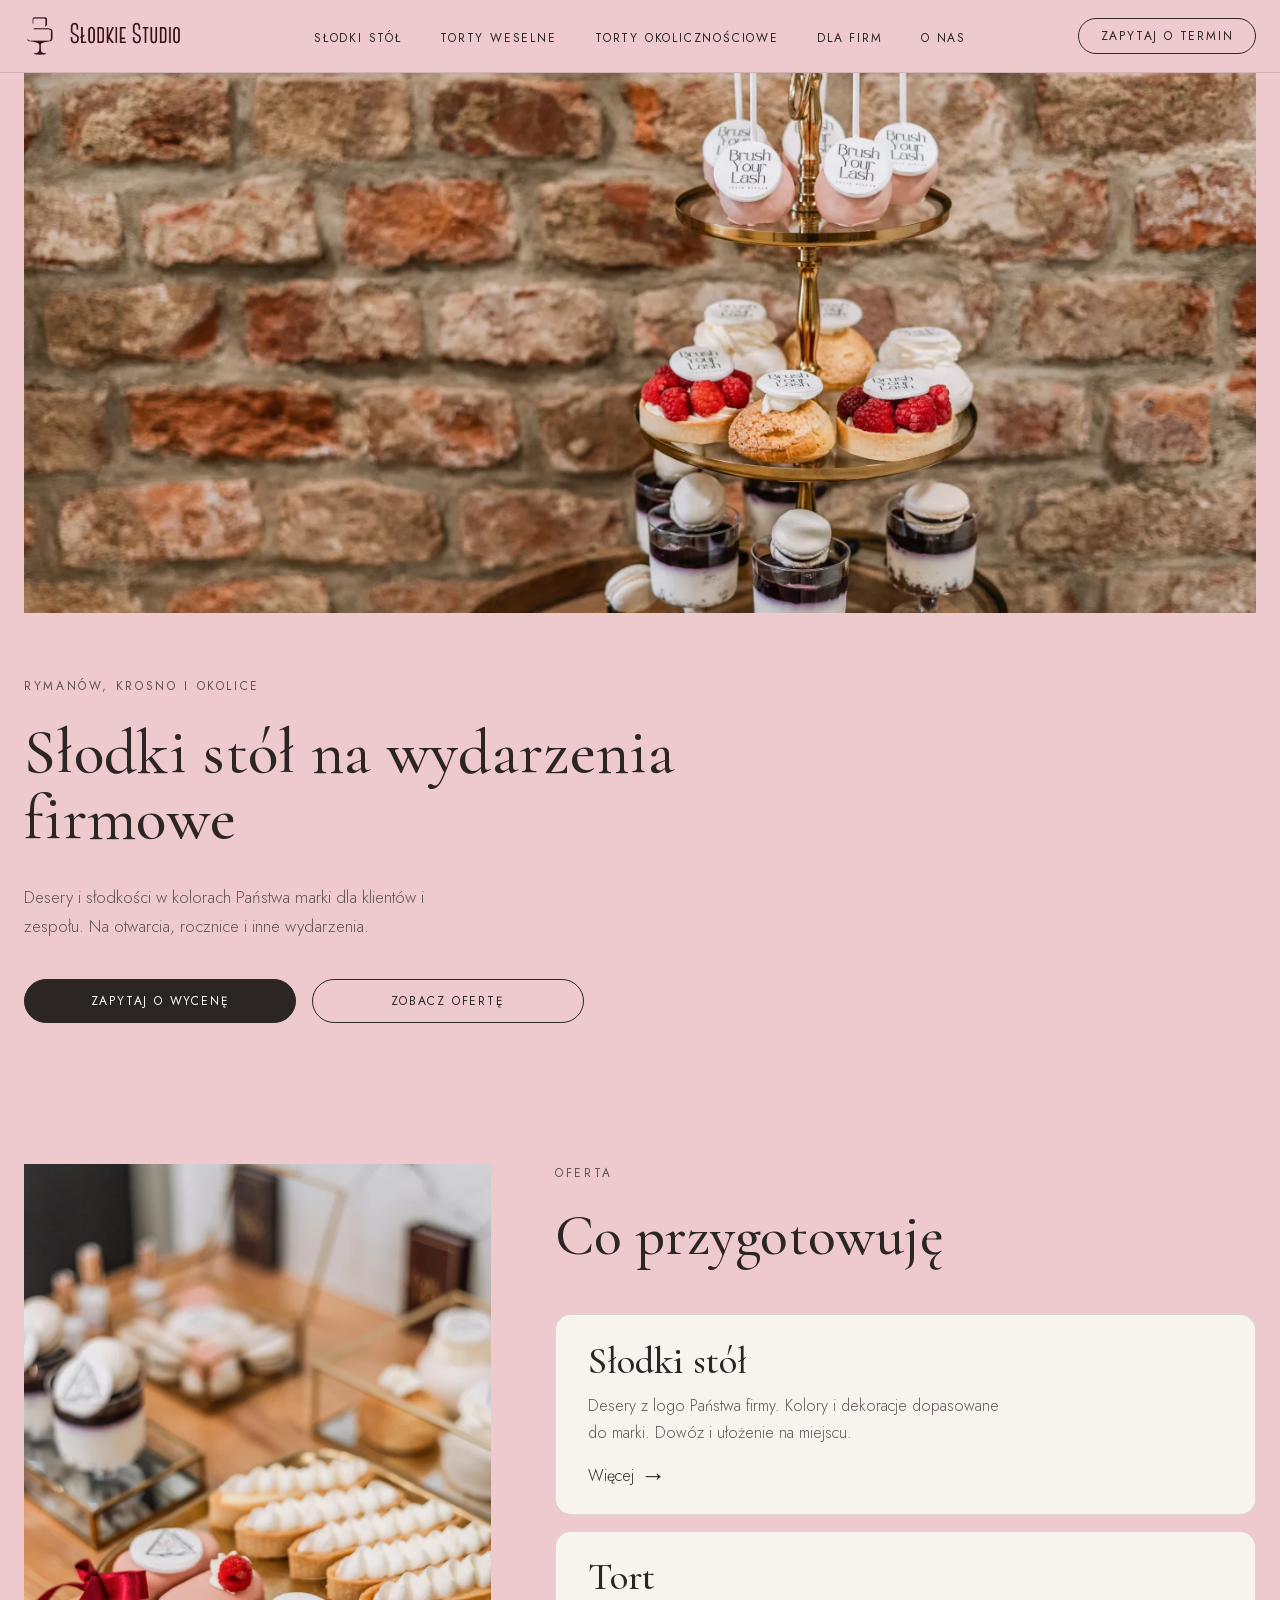
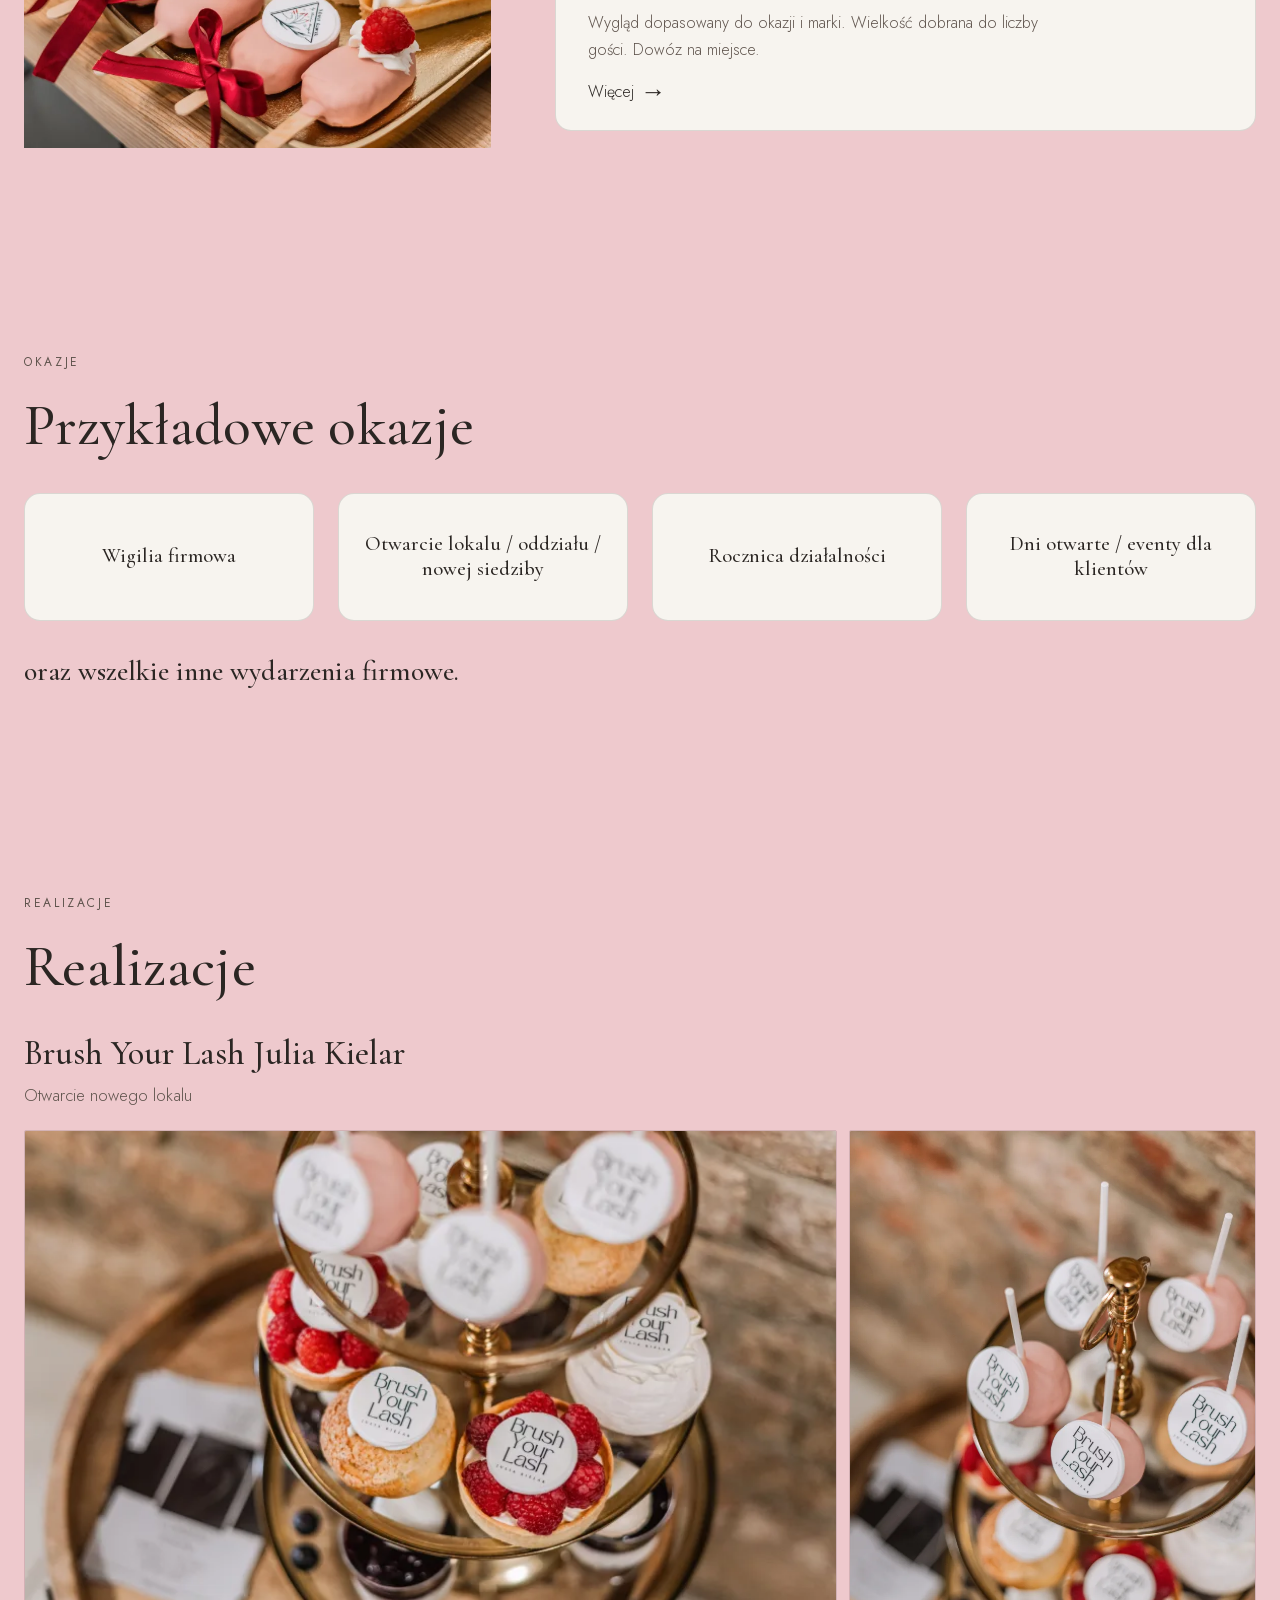
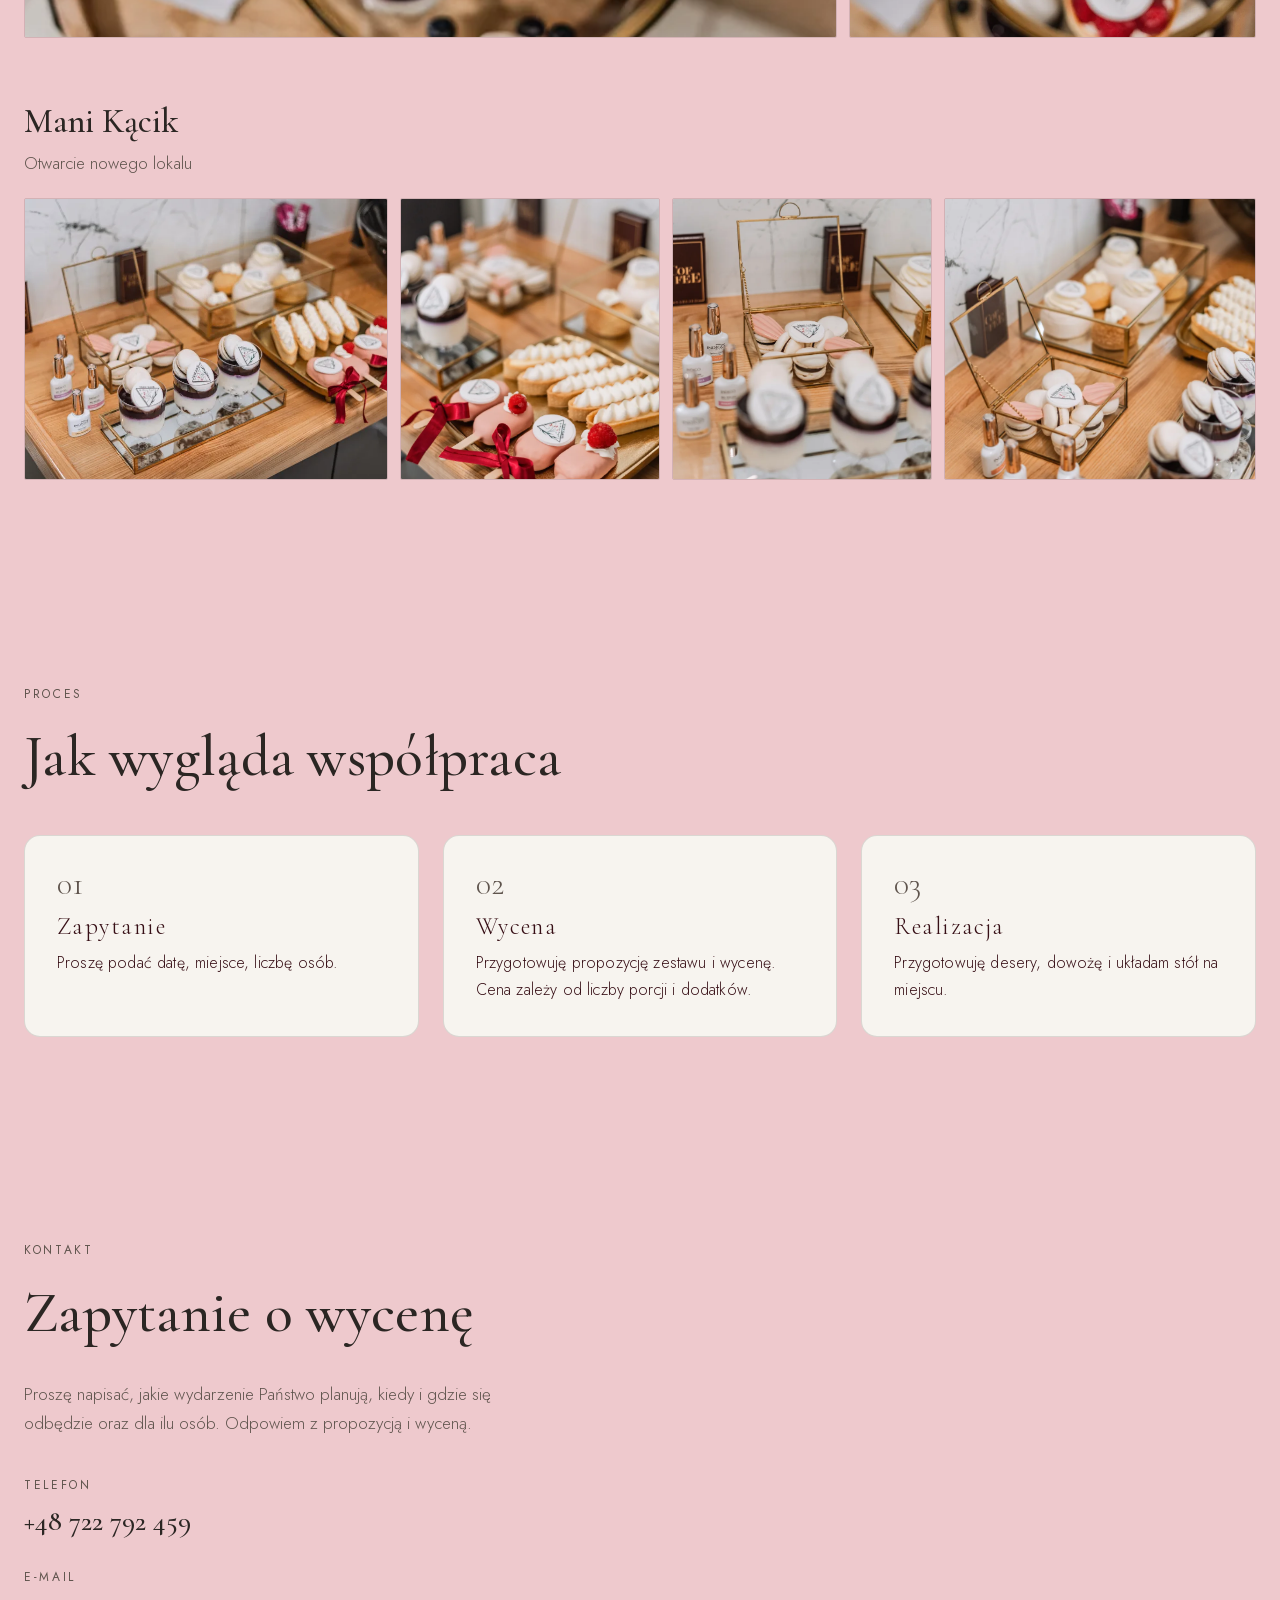
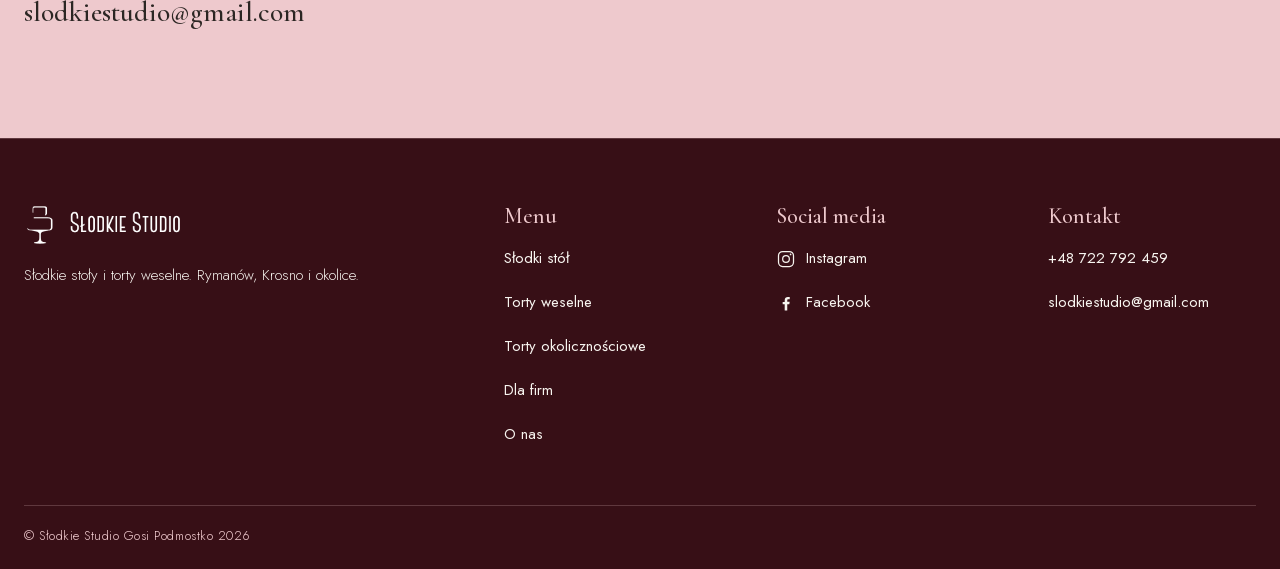
==== dla-firm/index.html @ 4959b3b3 "Menu fix" ====
<!DOCTYPE html>
<html lang="pl">
    <head>
        <meta charset="UTF-8">
        <meta name="viewport" content="width=device-width, initial-scale=1.0">
        <title>Słodkie stoły i torty dla firm w Krośnie i Rymanowie | Słodkie Studio</title>
        <meta name="description" content="Słodkie stoły z logo firmy na otwarcia, rocznice i wydarzenia firmowe w Rymanowie, Krośnie i okolicach. Zapytaj o wycenę.">
        <link rel="canonical" href="/dla-firm">
        <meta property="og:type" content="website">
        <meta property="og:title" content="Słodkie stoły i torty dla firm w Krośnie i Rymanowie | Słodkie Studio">
        <meta property="og:description" content="Słodkie stoły z logo firmy na otwarcia, rocznice i wydarzenia firmowe w Rymanowie, Krośnie i okolicach. Zapytaj o wycenę.">
        <meta property="og:image" content="/img/dla-firm-hero-1400.jpg">
        <meta property="og:image:alt" content="Trzypoziomowa patera ze słodkościami z logo Brush Your Lash na ceglanej ścianie">
        <meta property="og:url" content="/dla-firm">
        <meta property="og:site_name" content="Słodkie Studio">
        <link rel="icon" type="image/svg+xml" href="/logo/favicon.svg">
        <link rel="icon" type="image/png" sizes="32x32" href="/logo/favicon-32.png">
        <link rel="icon" type="image/x-icon" href="/logo/favicon.ico">
        <link rel="apple-touch-icon" sizes="180x180" href="/logo/apple-touch-icon.png">

        <link rel="stylesheet" href="https://cdnjs.cloudflare.com/ajax/libs/font-awesome/6.5.0/css/all.min.css">

        <link rel="preload" href="/fonts/cormorant-garamond-latin.woff2" as="font" type="font/woff2" crossorigin>
        <link rel="preload" href="/fonts/cormorant-garamond-italic-latin.woff2" as="font" type="font/woff2" crossorigin>

        <link rel="stylesheet" href="/css/tokens.css">
        <link rel="stylesheet" href="/css/globals.css">
        <link rel="stylesheet" href="/css/index.css">
        <link rel="stylesheet" href="/css/slodki-stol.css">
        <link rel="stylesheet" href="/css/torty-weselne.css">
        <link rel="stylesheet" href="/css/dla-firm.css">
        <script src="/components.js" defer></script>
        <script src="/index.js" defer></script>
    </head>
    <body>
        <site-header></site-header>
        <main class="main ss-page df-page">

            <section id="hero" class="section df-hero" aria-labelledby="df-hero-title">
                <div class="df-hero-inner">
                    <div class="df-hero-media">
                        <picture>
                            <source type="image/webp"
                                    srcset="/img/dla-firm-hero-800.webp 800w, /img/dla-firm-hero-1400.webp 1400w"
                                    sizes="(min-width: 1498px) 1450px, 100vw">
                            <img src="/img/dla-firm-hero-1400.jpg" width="1400" height="933" alt="Trzypoziomowa patera ze słodkościami z logo Brush Your Lash na ceglanej ścianie" fetchpriority="high" decoding="async">
                        </picture>
                    </div>
                    <div class="df-hero-content">
                        <p class="ss-eyebrow">Rymanów, Krosno i&nbsp;okolice</p>
                        <h1 id="df-hero-title" class="ss-hero-title">Słodki stół na wydarzenia firmowe</h1>
                        <p class="ss-hero-lead">Desery i&nbsp;słodkości w&nbsp;kolorach Państwa marki dla klientów i zespołu. Na&nbsp;otwarcia, rocznice i&nbsp;inne wydarzenia.</p>
                        <div class="ss-hero-actions">
                            <a href="#kontakt" class="btn btn-solid">Zapytaj o wycenę</a>
                            <a href="#oferta" class="btn btn-outline">Zobacz ofertę</a>
                        </div>
                    </div>
                </div>
            </section>

            <section id="oferta" class="section offer" aria-labelledby="df-offer-title">
                <div class="offer-inner">
                    <div class="offer-content">
                        <p class="offer-eyebrow">Oferta</p>
                        <h2 id="df-offer-title" class="offer-title">Co przygotowuję</h2>
                        <ul class="offer-list">
                            <li class="offer-item">
                                <a class="offer-item-link" href="/slodki-stol">
                                    <div class="offer-item-body">
                                        <h3 class="offer-item-title"><span class="offer-item-name">Słodki stół</span></h3>
                                        <p class="offer-desc">Desery z&nbsp;logo Państwa firmy. Kolory i&nbsp;dekoracje dopasowane do&nbsp;marki. Dowóz i&nbsp;ułożenie na&nbsp;miejscu.</p>
                                        <span class="offer-more"><span class="offer-more-label">Więcej</span><span class="offer-arrow" aria-hidden="true">→</span></span>
                                    </div>
                                </a>
                            </li>
                            <li class="offer-item">
                                <a class="offer-item-link" href="/torty-weselne">
                                    <div class="offer-item-body">
                                        <h3 class="offer-item-title"><span class="offer-item-name">Tort</span></h3>
                                        <p class="offer-desc">Wygląd dopasowany do&nbsp;okazji i&nbsp;marki. Wielkość dobrana do&nbsp;liczby gości. Dowóz na&nbsp;miejsce.</p>
                                        <span class="offer-more"><span class="offer-more-label">Więcej</span><span class="offer-arrow" aria-hidden="true">→</span></span>
                                    </div>
                                </a>
                            </li>
                        </ul>
                    </div>
                    <div class="offer-media">
                        <picture>
                            <source type="image/webp"
                                    srcset="/img/dla-firm-mani-2-800.webp 800w, /img/dla-firm-mani-2-1400.webp 1400w"
                                    sizes="(min-width: 900px) 40vw, 100vw">
                            <img src="/img/dla-firm-mani-2-1400.jpg" width="1400" height="1982" alt="Tartaletki i desery w różowej polewie z logo salonu, ozdobione czerwonymi kokardami" loading="lazy" decoding="async">
                        </picture>
                    </div>
                </div>
            </section>

            <section id="okazje" class="section ss-section" aria-labelledby="df-occasions-title">
                <div class="ss-inner">
                    <p class="ss-eyebrow">Okazje</p>
                    <h2 id="df-occasions-title" class="ss-title">Przykładowe okazje</h2>
                    <ul class="df-occasion-cards">
                        <li class="ss-taste-card"><h3 class="ss-taste-card-title">Wigilia firmowa</h3></li>
                        <li class="ss-taste-card"><h3 class="ss-taste-card-title">Otwarcie lokalu / oddziału / nowej siedziby</h3></li>
                        <li class="ss-taste-card"><h3 class="ss-taste-card-title">Rocznica działalności</h3></li>
                        <li class="ss-taste-card"><h3 class="ss-taste-card-title">Dni otwarte / eventy dla klientów</h3></li>
                    </ul>
                    <p class="df-occasions-more">oraz wszelkie inne wydarzenia firmowe.</p>
                </div>
            </section>

            <section id="realizacje" class="section ss-section" aria-labelledby="df-realizations-title">
                <div class="ss-inner">
                    <p class="ss-eyebrow">Realizacje</p>
                    <h2 id="df-realizations-title" class="ss-title">Realizacje</h2>
                    <div class="df-realizations">
                        <article class="df-realization">
                            <h3 class="df-realization-title">Brush Your Lash Julia Kielar</h3>
                            <p class="df-realization-text">Otwarcie nowego lokalu</p>
                            <div class="df-mosaic df-mosaic-double">
                                <figure class="df-mosaic-wide">
                                    <picture>
                                        <source type="image/webp"
                                                srcset="/img/dla-firm-brush-2-800.webp 800w, /img/dla-firm-brush-2-1400.webp 1400w"
                                                sizes="(min-width: 900px) 60vw, 100vw">
                                        <img src="/img/dla-firm-brush-2-1400.jpg" width="1400" height="934" alt="Tartaletka z malinami, ptyś i beza z logo Brush Your Lash" loading="lazy" decoding="async">
                                    </picture>
                                </figure>
                                <figure class="df-mosaic-tall">
                                    <picture>
                                        <source type="image/webp"
                                                srcset="/img/dla-firm-brush-3-800.webp 800w, /img/dla-firm-brush-3-1400.webp 1400w"
                                                sizes="(min-width: 900px) 30vw, 100vw">
                                        <img src="/img/dla-firm-brush-3-1400.jpg" width="1400" height="1967" alt="Cake popsy z logo Brush Your Lash na najwyższym poziomie patery" loading="lazy" decoding="async">
                                    </picture>
                                </figure>
                            </div>
                        </article>
                        <article class="df-realization">
                            <h3 class="df-realization-title">Mani Kącik</h3>
                            <p class="df-realization-text">Otwarcie nowego lokalu</p>
                            <div class="df-mosaic df-mosaic-quad">
                                <figure>
                                    <picture>
                                        <source type="image/webp"
                                                srcset="/img/dla-firm-mani-1-800.webp 800w, /img/dla-firm-mani-1-1400.webp 1400w"
                                                sizes="(min-width: 640px) 25vw, 50vw">
                                        <img src="/img/dla-firm-mani-1-1400.jpg" width="1400" height="910" alt="Słodki stół w salonie stylizacji paznokci z deserami z logo salonu" loading="lazy" decoding="async">
                                    </picture>
                                </figure>
                                <figure>
                                    <picture>
                                        <source type="image/webp"
                                                srcset="/img/dla-firm-mani-2-800.webp 800w, /img/dla-firm-mani-2-1400.webp 1400w"
                                                sizes="(min-width: 640px) 25vw, 50vw">
                                        <img src="/img/dla-firm-mani-2-1400.jpg" width="1400" height="1982" alt="Tartaletki i desery w różowej polewie z logo salonu, ozdobione czerwonymi kokardami" loading="lazy" decoding="async">
                                    </picture>
                                </figure>
                                <figure>
                                    <picture>
                                        <source type="image/webp"
                                                srcset="/img/dla-firm-mani-3-800.webp 800w, /img/dla-firm-mani-3-1400.webp 1400w"
                                                sizes="(min-width: 640px) 25vw, 50vw">
                                        <img src="/img/dla-firm-mani-3-1400.jpg" width="1400" height="2012" alt="Desery z logo Mani Kącik w szklanym pudełku obok lakierów do paznokci" loading="lazy" decoding="async">
                                    </picture>
                                </figure>
                                <figure>
                                    <picture>
                                        <source type="image/webp"
                                                srcset="/img/dla-firm-mani-4-800.webp 800w, /img/dla-firm-mani-4-1400.webp 1400w"
                                                sizes="(min-width: 640px) 25vw, 50vw">
                                        <img src="/img/dla-firm-mani-4-1400.jpg" width="1400" height="1955" alt="Słodkości z logo Mani Kącik i lakiery do paznokci na drewnianym stole" loading="lazy" decoding="async">
                                    </picture>
                                </figure>
                            </div>
                        </article>
                    </div>
                </div>
            </section>

            <section id="proces" class="section process" aria-labelledby="df-process-title">
                <div class="process-inner">
                    <header class="process-head">
                        <p class="process-eyebrow">Proces</p>
                        <h2 id="df-process-title" class="process-title">Jak wygląda współpraca</h2>
                    </header>
                    <ol class="process-steps">
                        <li class="process-step">
                            <span class="process-step-number">01</span>
                            <h3 class="sub-section-title process-step-title">Zapytanie</h3>
                            <p class="paragraph process-step-text">Proszę podać datę, miejsce, liczbę osób.</p>
                        </li>
                        <li class="process-step">
                            <span class="process-step-number">02</span>
                            <h3 class="sub-section-title process-step-title">Wycena</h3>
                            <p class="paragraph process-step-text">Przygotowuję propozycję zestawu i&nbsp;wycenę. Cena zależy od&nbsp;liczby porcji i&nbsp;dodatków.</p>
                        </li>
                        <li class="process-step">
                            <span class="process-step-number">03</span>
                            <h3 class="sub-section-title process-step-title">Realizacja</h3>
                            <p class="paragraph process-step-text">Przygotowuję desery, dowożę i układam stół na miejscu.</p>
                        </li>
                    </ol>
                </div>
            </section>

            <span id="contact" aria-hidden="true"></span>
            <section id="kontakt" class="section contact" aria-labelledby="df-contact-title">
                <div class="contact-inner">
                    <p class="contact-eyebrow">Kontakt</p>
                    <h2 id="df-contact-title" class="contact-title">Zapytanie o wycenę</h2>
                    <p class="contact-lead">Proszę napisać, jakie wydarzenie Państwo planują, kiedy i&nbsp;gdzie się odbędzie oraz dla ilu osób. Odpowiem z&nbsp;propozycją i&nbsp;wyceną.</p>
                    <dl class="contact-details">
                        <div class="contact-row">
                            <dt class="contact-label">Telefon</dt>
                            <dd class="contact-value"><a href="tel:+48722792459">+48 722 792 459</a></dd>
                        </div>
                        <div class="contact-row">
                            <dt class="contact-label">E-mail</dt>
                            <dd class="contact-value"><a href="mailto:slodkiestudio@gmail.com">slodkiestudio@gmail.com</a></dd>
                        </div>
                    </dl>
                </div>
            </section>

        </main>
        <site-footer></site-footer>
        <script>
            document.addEventListener('DOMContentLoaded', function () {
                document.querySelectorAll('a[href="/dla-firm"]').forEach(function (link) {
                    link.setAttribute('aria-current', 'page');
                });
            });
        </script>
    </body>
</html>
---- css/tokens.css ----
/* Brand tokens — colors sampled from the logo */

:root {
    --brand-pink: #EEC9CD;
    --brand-brown: #370F16;

    --fw-body: 300;
}
---- css/globals.css ----
@font-face {
    font-family: 'Cormorant Garamond';
    src: url('../fonts/cormorant-garamond-latin-ext.woff2') format('woff2');
    font-weight: 300 700;
    font-style: normal;
    font-display: swap;
    unicode-range: U+0100-02BA, U+02BD-02C5, U+02C7-02CC, U+02CE-02D7, U+02DD-02FF, U+0304, U+0308, U+0329, U+1D00-1DBF, U+1E00-1E9F, U+1EF2-1EFF, U+2020, U+20A0-20AB, U+20AD-20C4, U+2113, U+2C60-2C7F, U+A720-A7FF;
}

@font-face {
    font-family: 'Cormorant Garamond';
    src: url('../fonts/cormorant-garamond-latin.woff2') format('woff2');
    font-weight: 300 700;
    font-style: normal;
    font-display: swap;
    unicode-range: U+0000-00FF, U+0131, U+0152-0153, U+02BB-02BC, U+02C6, U+02DA, U+02DC, U+0304, U+0308, U+0329, U+2000-206F, U+20AC, U+2122, U+2191, U+2193, U+2212, U+2215, U+FEFF, U+FFFD;
}

@font-face {
    font-family: 'Cormorant Garamond';
    src: url('../fonts/cormorant-garamond-italic-latin-ext.woff2') format('woff2');
    font-weight: 400 500;
    font-style: italic;
    font-display: swap;
    unicode-range: U+0100-02BA, U+02BD-02C5, U+02C7-02CC, U+02CE-02D7, U+02DD-02FF, U+0304, U+0308, U+0329, U+1D00-1DBF, U+1E00-1E9F, U+1EF2-1EFF, U+2020, U+20A0-20AB, U+20AD-20C4, U+2113, U+2C60-2C7F, U+A720-A7FF;
}

@font-face {
    font-family: 'Cormorant Garamond';
    src: url('../fonts/cormorant-garamond-italic-latin.woff2') format('woff2');
    font-weight: 400 500;
    font-style: italic;
    font-display: swap;
    unicode-range: U+0000-00FF, U+0131, U+0152-0153, U+02BB-02BC, U+02C6, U+02DA, U+02DC, U+0304, U+0308, U+0329, U+2000-206F, U+20AC, U+2122, U+2191, U+2193, U+2212, U+2215, U+FEFF, U+FFFD;
}

@font-face {
    font-family: 'Jost';
    src: url('../fonts/jost-latin-ext.woff2') format('woff2');
    font-weight: 300 600;
    font-style: normal;
    font-display: swap;
    unicode-range: U+0100-02BA, U+02BD-02C5, U+02C7-02CC, U+02CE-02D7, U+02DD-02FF, U+0304, U+0308, U+0329, U+1D00-1DBF, U+1E00-1E9F, U+1EF2-1EFF, U+2020, U+20A0-20AB, U+20AD-20C4, U+2113, U+2C60-2C7F, U+A720-A7FF;
}

@font-face {
    font-family: 'Jost';
    src: url('../fonts/jost-latin.woff2') format('woff2');
    font-weight: 300 600;
    font-style: normal;
    font-display: swap;
    unicode-range: U+0000-00FF, U+0131, U+0152-0153, U+02BB-02BC, U+02C6, U+02DA, U+02DC, U+0304, U+0308, U+0329, U+2000-206F, U+20AC, U+2122, U+2191, U+2193, U+2212, U+2215, U+FEFF, U+FFFD;
}

/* Global styles */

* {
    margin: 0;
    padding: 0;
    box-sizing: border-box;
    list-style: none;
    text-decoration: none;
}

:root {
    --header-height: 72px;

    --ff-primary: "Jost", sans-serif;
    --ff-secondary: "Cormorant Garamond", serif;

    --color-burgundy: var(--brand-brown);
    --color-rose: var(--brand-pink);
    --color-black: black;
    --color-white: white;

    --color-bg: #F7F4EF;
    --color-hero-bg: #F1E8E4;
    --color-text: #2B2623;
    --color-text-muted: #5F544D;
    --color-accent: #2B2623;
    --color-line: color-mix(in srgb, var(--color-text) 14%, transparent);

    --max-width: 1498px;

    --border: 1px solid color-mix(in srgb, var(--color-burgundy) 20%, transparent);
}

html {
    scroll-padding-top: var(--header-height);
    scroll-behavior: smooth;
}

body {
    margin: 0;
    display: grid;
    grid-template-rows: auto 1fr auto;
    min-height: 100vh;
    font-family: var(--ff-primary);
    font-weight: var(--fw-body);
    background-color: var(--color-bg);
}

site-header {
    display: block;
    position: sticky;
    top: 0;
    z-index: 999;
}

site-footer {
    display: block;
}

a,
a:hover,
a:visited,
a:active,
a:focus {
  /* color: inherit; */
  text-decoration: none;
}

button {
    border: none;
    background: none;
}

.paragraph {
    font-family: var(--ff-primary);
}

.button {
    font-family: var(--ff-primary);
    font-size: 1rem;
    letter-spacing: 0.08em;
    text-transform: uppercase;
    cursor: pointer;
    padding: 0.75rem 1.5rem;
    color: var(--color-rose);
    background: var(--color-burgundy);
    border-radius: 12px;
}

/* Pill links/buttons */

.btn {
    display: inline-flex;
    align-items: center;
    justify-content: center;
    gap: 0.5rem;
    font-family: var(--ff-primary);
    font-size: 12px;
    font-weight: 400;
    line-height: 1;
    letter-spacing: 0.15em;
    text-transform: uppercase;
    padding: 0.85rem 1.6rem;
    border: 1px solid var(--color-accent);
    border-radius: 999px;
    cursor: pointer;
    transition: background-color 0.2s ease, color 0.2s ease, border-color 0.2s ease;
}

.btn-solid {
    background-color: var(--color-accent);
    color: #fff;
}

.btn-solid:focus-visible {
    background-color: #000;
    border-color: #000;
    color: #fff;
}

.btn-outline {
    background-color: transparent;
    color: var(--color-text);
}

.btn-outline:focus-visible {
    background-color: var(--color-accent);
    color: var(--color-bg);
}

@media (hover: hover) {
    .btn-solid:hover {
        background-color: #000;
        border-color: #000;
        color: #fff;
    }

    .btn-outline:hover {
        background-color: var(--color-accent);
        color: var(--color-bg);
    }
}

.btn:focus-visible {
    outline: 2px solid var(--color-accent);
    outline-offset: 3px;
}

/* Main */

.main {
    min-width: 0;
    background-color: var(--color-rose);
}

.header-placeholder {
    height: var(--header-height);
}

.section {
    box-sizing: border-box;
    height: auto;
    text-align: center;
}

.inner-section {
    /* border-top: var(--border); */
}

.inner-section {
    max-width: var(--max-width);
    min-height: 100px;
    margin: 0 auto;
    display: grid;
    padding: 2rem 0;
}

.section-title {
    font-family: var(--ff-secondary);
    font-size: 2rem;
    font-weight: var(--fw-body);
    letter-spacing: 0.06em;
    color: #3D1020;
    margin-bottom: 1.5rem;
}

.sub-section {
    box-sizing: border-box;
}

.sub-section-title {
    font-family: var(--ff-secondary);
    font-size: 1.5rem;
    font-weight: var(--fw-body);
    letter-spacing: 0.06em;
    color: var(--color-burgundy);
    margin-bottom: 1rem;
}

/* Footer */

.footer {
    background-color: var(--brand-brown);
    border-top: 1px solid color-mix(in srgb, var(--brand-pink) 22%, transparent);
    text-align: left;
}

.footer-inner {
    width: 100%;
    max-width: var(--max-width);
    margin: 0 auto;
    padding: clamp(2.5rem, 5vw, 4rem) 20px 0;
}

.footer-grid {
    display: grid;
    grid-template-columns: 1fr;
    gap: clamp(2rem, 4vw, 3rem);
    padding: 0 0 clamp(2rem, 4vw, 3rem);
}

.footer-brand,
.footer-nav-col,
.footer-social-col,
.footer-contact {
    min-width: 0;
}

.footer-logo {
    display: inline-flex;
    align-items: center;
    margin-bottom: 1rem;
}

.footer-logo img {
    display: block;
    height: 44px;
    width: auto;
    filter: brightness(0) invert(1);
}

.footer-logo:focus-visible {
    outline: 2px solid var(--brand-pink);
    outline-offset: 4px;
}

.footer-desc {
    max-width: 34ch;
    margin: 0 0 1.25rem;
    font-family: var(--ff-primary);
    font-size: 15px;
    font-weight: var(--fw-body);
    line-height: 1.7;
    color: var(--color-bg);
}

.footer-socials {
    display: flex;
    flex-direction: column;
    margin: 0;
    padding: 0;
    list-style: none;
}

.footer-social {
    display: inline-flex;
    align-items: center;
    gap: 0.6rem;
    min-height: 44px;
    font-family: var(--ff-primary);
    font-size: 15px;
    font-weight: 400;
    line-height: 1.4;
    color: var(--color-bg);
    transition: color 0.2s ease;
}

.footer-social svg {
    display: block;
    width: 20px;
    height: 20px;
}

.footer-social:hover {
    color: var(--brand-pink);
    text-decoration: underline;
    text-underline-offset: 3px;
}

.footer-social:focus-visible,
.footer-nav a:focus-visible,
.footer-contact a:focus-visible {
    outline: 2px solid var(--brand-pink);
    outline-offset: 3px;
}

.footer-contact a:focus-visible {
    border-radius: 2px;
}

.footer-heading {
    margin: 0 0 0.5rem;
    font-family: var(--ff-secondary);
    font-size: 1.375rem;
    font-weight: 500;
    line-height: 1.2;
    color: var(--brand-pink);
}

.footer-nav ul,
.footer-contact ul {
    display: flex;
    flex-direction: column;
    margin: 0;
    padding: 0;
    list-style: none;
}

.footer-nav a {
    display: inline-flex;
    align-items: center;
    min-height: 44px;
    font-family: var(--ff-primary);
    font-size: 15px;
    font-weight: 400;
    line-height: 1.4;
    color: var(--color-bg);
    transition: color 0.2s ease;
}

.footer-nav a:hover {
    color: var(--brand-pink);
    text-decoration: underline;
    text-underline-offset: 3px;
}

.footer-contact a {
    display: inline-flex;
    align-items: center;
    min-height: 44px;
    font-family: var(--ff-primary);
    font-size: 15px;
    font-weight: 400;
    line-height: 1.4;
    color: var(--color-bg);
    transition: color 0.2s ease;
}

.footer-contact a:hover {
    color: var(--brand-pink);
    text-decoration: underline;
    text-underline-offset: 3px;
}

.footer-bottom {
    padding: 1.25rem 0 1.5rem;
    border-top: 1px solid color-mix(in srgb, var(--brand-pink) 22%, transparent);
}

.footer-bottom p {
    margin: 0;
    font-family: var(--ff-primary);
    font-size: 13px;
    letter-spacing: 0.04em;
    color: var(--brand-pink);
}

@media (min-width: 768px) {
    .footer-inner {
        padding: clamp(3rem, 5vw, 4.5rem) 24px 0;
    }

    .footer-grid {
        grid-template-columns: minmax(0, 2fr) minmax(0, 1fr) minmax(0, 1fr) minmax(0, 1fr);
        gap: clamp(2rem, 5vw, 4rem);
    }
}

@media (prefers-reduced-motion: reduce) {
    .footer-social,
    .footer-nav a,
    .footer-contact a {
        transition: none;
    }
}
---- css/index.css ----
/* Header */

.header {
    position: sticky;
    top: 0;
    left: 0;
    width: 100%;
    background-color: var(--brand-pink);
    border-bottom: 1px solid var(--color-line);
    z-index: 999;
}

.inner-header {
    display: grid;
    grid-template-columns: 1fr auto 1fr;
    align-items: center;
    gap: 1.5rem;
    width: 100%;
    max-width: var(--max-width);
    height: var(--header-height);
    margin: 0 auto;
    padding: 0 24px;
}

/* Logo */

.header-logo {
    justify-self: start;
    display: inline-flex;
    align-items: center;
}

.header-logo-img {
    display: block;
    height: 44px;
    width: auto;
}

.header-logo:focus-visible {
    outline: 2px solid var(--color-accent);
    outline-offset: 4px;
}

/* Navigation */

.nav {
    justify-self: center;
}

.nav-list {
    display: flex;
    align-items: center;
    gap: clamp(1.25rem, 3vw, 2.5rem);
    margin: 0;
    padding: 0;
    list-style: none;
}

.nav-list a {
    display: inline-block;
    font-family: var(--ff-primary);
    font-size: 12px;
    font-weight: 400;
    letter-spacing: 0.15em;
    text-transform: uppercase;
    color: var(--color-text);
    transition: color 0.2s ease;
}

.nav-list a:hover,
.nav-list a:focus-visible {
    color: var(--color-text-muted);
}

.nav-list a:focus-visible {
    outline: 2px solid var(--color-accent);
    outline-offset: 4px;
}

.nav-cta {
    display: none;
}

/* Right side actions */

.header-actions {
    justify-self: end;
    display: flex;
    align-items: center;
    gap: 0.75rem;
}

.header-cta {
    padding: 0.7rem 1.35rem;
}

.menu-toggle {
    display: none;
    align-items: center;
    justify-content: center;
    width: 44px;
    height: 44px;
    border: 1px solid var(--color-line);
    border-radius: 50%;
    background: transparent;
    color: var(--color-text);
    cursor: pointer;
}

.menu-toggle i {
    font-size: 1.05rem;
}

.menu-toggle:focus-visible {
    outline: 2px solid var(--color-accent);
    outline-offset: 2px;
}

/* Mobile */

@media (max-width: 899px) {
    .inner-header {
        display: flex;
        align-items: center;
        justify-content: space-between;
        padding: 0 16px;
        gap: 0.75rem;
    }

    .header-logo-img {
        height: 36px;
    }

    .header-cta {
        display: none;
    }

    .menu-toggle {
        display: inline-flex;
    }

    .nav-list {
        position: fixed;
        top: var(--header-height);
        left: 0;
        right: 0;
        width: 100%;
        flex-direction: column;
        align-items: stretch;
        gap: 0;
        padding: 0 16px;
        background-color: var(--brand-pink);
        border-bottom: 1px solid var(--color-line);
        max-height: 0;
        overflow: hidden;
        visibility: hidden;
        transition: max-height 0.35s ease, visibility 0.35s ease;
        z-index: 30;
    }

    .nav-list.is-open {
        max-height: 420px;
        visibility: visible;
    }

    .nav-list li {
        border-top: 1px solid var(--color-line);
    }

    .nav-list li:first-child {
        border-top: none;
    }

    .nav-list a {
        display: block;
        padding: 1rem 0;
        font-size: 13px;
    }

    .nav-cta {
        display: block;
    }

    .nav-list li.nav-cta {
        padding: 1rem 0;
    }

    .nav-list .nav-cta-link {
        display: inline-flex;
        align-items: center;
        justify-content: center;
        width: 100%;
        padding: 0.85rem 1.6rem;
        font-size: 12px;
        letter-spacing: 0.15em;
    }

    .nav-list .nav-cta-link:hover,
    .nav-list .nav-cta-link:focus-visible {
        color: var(--color-bg);
    }
}
/* Hero section */

.hero {
    position: relative;
    background-color: var(--brand-pink);
    background-image: url("data:image/svg+xml,%3Csvg xmlns='http://www.w3.org/2000/svg' width='140' height='140'%3E%3Cfilter id='n'%3E%3CfeTurbulence type='fractalNoise' baseFrequency='0.85' numOctaves='2' stitchTiles='stitch'/%3E%3CfeColorMatrix type='saturate' values='0'/%3E%3C/filter%3E%3Crect width='100%25' height='100%25' filter='url(%23n)' opacity='0.05'/%3E%3C/svg%3E");
    background-repeat: repeat;
    text-align: left;
}

.hero-inner {
    display: grid;
    grid-template-columns: minmax(0, 1fr) minmax(0, 1fr);
    align-items: stretch;
    gap: clamp(2rem, 5vw, 5rem);
    width: 100%;
    max-width: var(--max-width);
    margin: 0 auto;
    padding-left: 24px;
    padding-right: 24px;
    min-height: calc(100vh - var(--header-height));
    min-height: calc(100svh - var(--header-height));
    min-height: calc(100dvh - var(--header-height));
}

.hero-content {
    align-self: center;
    max-width: 560px;
    padding: 4rem 0;
}

.hero-eyebrow {
    margin: 0 0 1rem;
    font-family: var(--ff-primary);
    font-size: 12px;
    font-weight: var(--fw-body);
    letter-spacing: 0.22em;
    text-transform: uppercase;
    color: var(--color-text-muted);
}

.hero-heading {
    margin: 0 0 1.5rem;
    font-family: var(--ff-secondary);
    font-weight: 500;
    font-size: clamp(28px, 3.2vw, 44px);
    line-height: 1.12;
    letter-spacing: 0.005em;
    color: var(--color-text);
}

.hero-heading-line {
    display: block;
}

.hero-heading em {
    font-style: italic;
}

.hero-lead {
    max-width: 38ch;
    margin: 0 0 2.5rem;
    font-family: var(--ff-primary);
    font-size: 15px;
    font-weight: var(--fw-body);
    line-height: 1.7;
    color: var(--color-text-muted);
}

.hero-actions {
    display: flex;
    flex-wrap: wrap;
    gap: 1rem;
}

.hero-actions .btn {
    flex: 1 1 0;
    min-width: 200px;
}

.hero-actions .btn-outline {
    border-color: color-mix(in srgb, var(--color-accent) 35%, transparent);
}

.hero-actions .btn-outline:hover,
.hero-actions .btn-outline:focus-visible {
    border-color: var(--color-accent);
}

.hero-media {
    position: relative;
    overflow: hidden;
}

.hero-media picture {
    position: absolute;
    inset: 0;
    display: block;
}

.hero-media img {
    display: block;
    width: 100%;
    height: 100%;
    object-fit: cover;
}

/* Mobile */

@media (max-width: 899px) {
    .hero-inner {
        grid-template-columns: 1fr;
        gap: 0;
        padding-left: 0;
        padding-right: 0;
        min-height: 0;
    }

    .hero-content {
        order: 2;
        max-width: none;
        padding: 2.5rem 20px;
    }

    .hero-lead {
        max-width: none;
    }

    .hero-media {
        order: 1;
        width: 100%;
        aspect-ratio: 4 / 5;
    }
}
/* O nas section */

.about {
    background-color: var(--brand-pink);
    padding: clamp(3.5rem, 8vw, 7rem) 0;
    text-align: left;
}

.about-inner {
    display: grid;
    grid-template-columns: minmax(0, 42fr) minmax(0, 58fr);
    align-items: start;
    gap: clamp(2rem, 6vw, 5rem);
    width: 100%;
    max-width: var(--max-width);
    margin: 0 auto;
    padding: 0 24px;
}

/* Image */

.about-media {
    position: relative;
    z-index: 0;
    aspect-ratio: 4 / 5;
}

.about-media picture {
    display: block;
    width: 100%;
    height: 100%;
}

.about-media img {
    display: block;
    width: 100%;
    height: 100%;
    object-fit: cover;
    object-position: 50% 50%;
}

/* Content */

.about-eyebrow {
    margin: -4px 0 clamp(1rem, 2vw, 1.5rem);
    font-family: var(--ff-primary);
    font-size: 12px;
    font-weight: 400;
    letter-spacing: 0.22em;
    text-transform: uppercase;
    color: var(--color-text-muted);
}

.about-title {
    margin: 0 0 clamp(1.5rem, 3vw, 2.25rem);
    font-family: var(--ff-secondary);
    font-size: clamp(36px, 4.5vw, 64px);
    font-weight: 500;
    line-height: 1.05;
    letter-spacing: 0.005em;
    color: var(--color-text);
}

.about-text {
    margin-bottom: clamp(1.75rem, 3vw, 2.5rem);
}

.about-text p {
    max-width: 52ch;
    margin: 0 0 1rem;
    font-family: var(--ff-primary);
    font-size: 17px;
    font-weight: var(--fw-body);
    line-height: 1.7;
    color: var(--color-text-muted);
}

.about-text p:last-child {
    margin-bottom: 0;
}

/* Stats */

.about-stats {
    display: grid;
    grid-template-columns: 1fr;
    margin: 0 0 clamp(1.75rem, 3vw, 2.5rem);
    padding: 0;
    list-style: none;
}

.about-stat {
    display: flex;
    flex-direction: column;
    gap: 0.4rem;
    padding: clamp(1rem, 2vw, 1.25rem) 0;
    border-top: 1px solid var(--color-line);
}

.about-stat:first-child {
    padding-top: 0;
    border-top: none;
}

.about-stat-value {
    font-family: var(--ff-secondary);
    font-size: clamp(30px, 3.5vw, 44px);
    font-weight: 500;
    line-height: 1;
    letter-spacing: 0.01em;
    color: var(--color-text);
}

.about-stat-label {
    font-family: var(--ff-primary);
    font-size: 11px;
    font-weight: 400;
    line-height: 1.4;
    letter-spacing: 0.18em;
    text-transform: uppercase;
    color: var(--color-text-muted);
}

@media (min-width: 600px) {
    .about-stats {
        grid-template-columns: repeat(3, minmax(0, 1fr));
    }

    .about-stat {
        padding: 0 clamp(1rem, 2.5vw, 1.75rem);
        border-top: none;
        border-left: 1px solid var(--color-line);
    }

    .about-stat:first-child {
        padding-left: 0;
        border-left: none;
    }

    .about-stat:last-child {
        padding-right: 0;
    }
}

.about-cta {
    align-self: flex-start;
}

/* Mobile */

@media (max-width: 899px) {
    .about-inner {
        grid-template-columns: 1fr;
        gap: 2rem;
        padding: 0 20px;
    }

    .about-media {
        aspect-ratio: 4 / 3;
        margin: 0 -20px;
    }

    .about-cta {
        width: 100%;
    }
}
/* Oferta section */

.offer {
    background-color: var(--brand-pink);
    padding: clamp(3.5rem, 8vw, 7rem) 0;
    text-align: left;
}

.offer-inner {
    display: grid;
    grid-template-columns: minmax(0, 2fr) minmax(0, 3fr);
    align-items: start;
    gap: clamp(2rem, 5vw, 4.5rem);
    width: 100%;
    max-width: var(--max-width);
    margin: 0 auto;
    padding: 0 24px;
}

/* Headings */

.offer-eyebrow {
    margin: 0 0 clamp(1rem, 2vw, 1.5rem);
    font-family: var(--ff-primary);
    font-size: 12px;
    font-weight: 400;
    letter-spacing: 0.22em;
    text-transform: uppercase;
    color: var(--color-text-muted);
}

.offer-title {
    margin: 0 0 clamp(2rem, 4vw, 3rem);
    font-family: var(--ff-secondary);
    font-size: clamp(36px, 4.5vw, 64px);
    font-weight: 500;
    line-height: 1.05;
    letter-spacing: 0.005em;
    color: var(--color-text);
}

/* List */

.offer-list {
    display: grid;
    gap: clamp(0.75rem, 1.5vw, 1rem);
    margin: 0;
    padding: 0;
    list-style: none;
}

.offer-item {
    position: relative;
    display: grid;
    grid-template-columns: minmax(0, 1fr);
    align-items: start;
    background-color: var(--color-bg);
    border: 1px solid var(--color-line);
    border-radius: 16px;
}

.offer-item-link {
    display: block;
    padding: clamp(1.25rem, 2vw, 1.75rem) clamp(1.25rem, 2.5vw, 2rem);
    color: inherit;
}

.offer-item-title {
    margin: 0;
    font-family: var(--ff-secondary);
    font-size: clamp(26px, 3vw, 38px);
    font-weight: 500;
    line-height: 1.1;
    color: var(--color-text);
}

.offer-item-name {
    display: inline-block;
}

.offer-item-link:focus-visible {
    outline: 2px solid var(--color-accent);
    outline-offset: 6px;
}

.offer-desc {
    max-width: 46ch;
    margin: 0.6rem 0 0;
    font-family: var(--ff-primary);
    font-size: 16px;
    font-weight: var(--fw-body);
    line-height: 1.7;
    color: var(--color-text-muted);
}

.offer-more {
    display: inline-flex;
    align-items: center;
    gap: 0.4em;
    margin-top: 1rem;
    font-family: var(--ff-primary);
    font-size: 16px;
    font-weight: var(--fw-body);
    color: var(--color-accent);
    transition: transform 0.2s ease;
}

.offer-more-label {
    color: var(--color-accent);
}

.offer-arrow {
    font-family: var(--ff-secondary);
    font-size: clamp(22px, 2vw, 28px);
    line-height: 1;
    color: var(--color-accent);
}

.offer-item:hover .offer-more,
.offer-item:focus-within .offer-more {
    transform: translateX(8px);
}

/* Image */

.offer-media {
    order: -1;
    aspect-ratio: 4 / 5;
    overflow: hidden;
}

.offer-media picture {
    display: block;
    width: 100%;
    height: 100%;
}

.offer-media img {
    display: block;
    width: 100%;
    height: 100%;
    object-fit: cover;
    object-position: 50% 50%;
}

/* Reduced motion */

@media (prefers-reduced-motion: reduce) {
    .offer-more {
        transition: none;
    }

    .offer-item:hover .offer-more,
    .offer-item:focus-within .offer-more {
        transform: none;
    }
}

/* Mobile */

@media (max-width: 899px) {
    .offer-inner {
        grid-template-columns: 1fr;
        padding: 0 20px;
    }

    .offer-media {
        order: 0;
        aspect-ratio: 4 / 3;
        margin: 2rem -20px 0;
    }
}
/* Opinie section */

.reviews {
    background-color: var(--brand-pink);
    padding: clamp(3.5rem, 8vw, 7rem) 0;
    text-align: left;
}

.reviews-inner {
    width: 100%;
    max-width: var(--max-width);
    margin: 0 auto;
    padding: 0 24px;
}

.reviews-head {
    margin-bottom: clamp(2rem, 4vw, 3rem);
}

.reviews-eyebrow {
    margin: 0 0 clamp(1rem, 2vw, 1.5rem);
    font-family: var(--ff-primary);
    font-size: 12px;
    font-weight: 400;
    letter-spacing: 0.22em;
    text-transform: uppercase;
    color: var(--color-text-muted);
}

.reviews-title {
    margin: 0;
    font-family: var(--ff-secondary);
    font-size: clamp(36px, 4.5vw, 64px);
    font-weight: 500;
    line-height: 1.05;
    letter-spacing: 0.005em;
    color: var(--color-text);
}

/* Summary line */

.reviews-summary {
    display: flex;
    flex-direction: column;
    gap: 0.25rem;
    margin: 0 0 clamp(1.75rem, 3vw, 2.5rem);
    font-family: var(--ff-primary);
    font-size: 15px;
    line-height: 1.6;
    color: var(--color-text-muted);
}

.reviews-summary-line {
    margin: 0;
}

.reviews-summary a {
    color: var(--color-text);
    text-decoration: underline;
    text-underline-offset: 3px;
}

.reviews-summary a:hover {
    color: var(--color-text-muted);
}

.reviews-stat {
    font-weight: 500;
    color: var(--color-text);
}

/* List of cards */

.reviews-list {
    display: grid;
    grid-template-columns: 1fr;
    gap: 16px;
    margin: 0;
    padding: 0;
    list-style: none;
}

.review-card {
    display: flex;
    flex-direction: column;
    height: 100%;
    margin: 0;
    padding: 32px;
    background-color: var(--color-bg);
    border: 1px solid var(--color-line);
    border-radius: 16px;
}

.review-quote {
    margin: 0;
}

.review-quote p {
    margin: 0;
    font-family: var(--ff-secondary);
    font-style: italic;
    font-weight: 400;
    font-size: clamp(22px, 1.6vw, 24px);
    line-height: 1.45;
    color: var(--color-text);
}

.review-meta {
    display: flex;
    flex-direction: column;
    gap: 0.15rem;
    margin-top: auto;
    padding-top: 1.5rem;
}

.review-author {
    font-family: var(--ff-primary);
    font-size: 14px;
    font-weight: 400;
    color: var(--color-text-muted);
}

.review-detail {
    font-family: var(--ff-primary);
    font-size: 13px;
    color: var(--color-text-muted);
}

/* Link below the list */

.reviews-all {
    display: inline-block;
    margin-top: clamp(2rem, 4vw, 3rem);
    font-family: var(--ff-primary);
    font-size: 14px;
    letter-spacing: 0.04em;
    color: var(--color-text);
    text-decoration: underline;
    text-underline-offset: 4px;
}

.reviews-all:hover {
    color: var(--color-text-muted);
}

.reviews-summary a:focus-visible,
.reviews-all:focus-visible {
    outline: 2px solid var(--color-accent);
    outline-offset: 4px;
}

/* Desktop grid */

@media (min-width: 900px) {
    .reviews-list {
        grid-template-columns: repeat(3, minmax(0, 1fr));
        gap: clamp(16px, 2vw, 24px);
    }
}

/* Mobile */

@media (max-width: 899px) {
    .reviews-inner {
        padding: 0 20px;
    }
}
/* Process section */

.process {
    background-color: var(--brand-pink);
    padding: clamp(3.5rem, 8vw, 7rem) 0;
    text-align: left;
}

.process-inner {
    width: 100%;
    max-width: var(--max-width);
    margin: 0 auto;
    padding: 0 24px;
}

.process-head {
    margin-bottom: clamp(2rem, 4vw, 3rem);
}

.process-eyebrow {
    margin: 0 0 clamp(1rem, 2vw, 1.5rem);
    font-family: var(--ff-primary);
    font-size: 12px;
    font-weight: 400;
    letter-spacing: 0.22em;
    text-transform: uppercase;
    color: var(--color-text-muted);
}

.process-title {
    margin: 0;
    font-family: var(--ff-secondary);
    font-size: clamp(36px, 4.5vw, 64px);
    font-weight: 500;
    line-height: 1.05;
    letter-spacing: 0.005em;
    color: var(--color-text);
}

.process-steps {
    display: grid;
    grid-template-columns: 1fr;
    gap: clamp(16px, 2vw, 24px);
    margin: 0;
    padding: 0;
}

.process-step {
    display: flex;
    flex-direction: column;
    height: 100%;
    padding: 32px;
    text-align: left;
    background-color: var(--color-bg);
    border: 1px solid var(--color-line);
    border-radius: 16px;
}

.process-step-number {
    display: block;
    margin-bottom: 0.75rem;
    font-family: var(--ff-secondary);
    font-size: 2rem;
    line-height: 1;
    color: var(--color-text-muted);
}

.process-step-title {
    margin: 0 0 0.5rem;
    font-family: var(--ff-secondary);
    font-size: 1.5rem;
    font-weight: var(--fw-body);
    letter-spacing: 0.06em;
    color: var(--color-burgundy);
}

.process-step-text {
    margin: 0;
    font-size: 16px;
    font-weight: var(--fw-body);
    line-height: 1.7;
    letter-spacing: 0.01em;
    color: var(--color-burgundy);
}

@media (min-width: 768px) {
    .process-steps {
        grid-template-columns: repeat(3, minmax(0, 1fr));
    }
}

@media (max-width: 899px) {
    .process-inner {
        padding: 0 20px;
    }
}
/* Contact section */

.contact {
    background-color: var(--brand-pink);
    padding: clamp(3.5rem, 8vw, 7rem) 0;
    text-align: left;
}

.contact-inner {
    width: 100%;
    max-width: var(--max-width);
    margin: 0 auto;
    padding: 0 24px;
}

.contact-eyebrow {
    margin: 0 0 clamp(1rem, 2vw, 1.5rem);
    font-family: var(--ff-primary);
    font-size: 12px;
    font-weight: 400;
    letter-spacing: 0.22em;
    text-transform: uppercase;
    color: var(--color-text-muted);
}

.contact-title {
    margin: 0 0 clamp(1.5rem, 3vw, 2.25rem);
    font-family: var(--ff-secondary);
    font-size: clamp(36px, 4.5vw, 64px);
    font-weight: 500;
    line-height: 1.05;
    letter-spacing: 0.005em;
    color: var(--color-text);
}

.contact-lead {
    max-width: 52ch;
    margin: 0 0 clamp(1.75rem, 3vw, 2.5rem);
    font-family: var(--ff-primary);
    font-size: 17px;
    font-weight: var(--fw-body);
    line-height: 1.7;
    color: var(--color-text-muted);
}

.contact-details {
    display: flex;
    flex-direction: column;
    gap: clamp(1rem, 2vw, 1.5rem);
    margin: 0;
}

.contact-row {
    display: flex;
    flex-direction: column;
    gap: 0.35rem;
}

.contact-label {
    font-family: var(--ff-primary);
    font-size: 12px;
    font-weight: 400;
    letter-spacing: 0.22em;
    text-transform: uppercase;
    color: var(--color-text-muted);
}

.contact-value {
    margin: 0;
    font-family: var(--ff-secondary);
    font-size: clamp(20px, 2.5vw, 28px);
    font-weight: 500;
    line-height: 1.2;
    font-variant-numeric: oldstyle-nums;
    color: var(--color-text);
}

@media (max-width: 899px) {
    .contact-inner {
        padding: 0 20px;
    }
}
---- css/slodki-stol.css ----
/* Słodkie stoły — podstrona */

.ss-page {
    background-color: var(--brand-pink);
}

.ss-section {
    background-color: var(--brand-pink);
    padding: clamp(3.5rem, 8vw, 7rem) 0;
    text-align: left;
}

.ss-inner {
    width: 100%;
    max-width: var(--max-width);
    margin: 0 auto;
    padding: 0 24px;
}

.ss-page .btn {
    min-height: 44px;
}

/* Hero */

.ss-hero {
    background-color: var(--brand-pink);
    padding: 0;
    text-align: left;
}

.ss-hero-content {
    width: 100%;
    max-width: var(--max-width);
    margin: 0 auto;
    padding: 2.25rem 20px 1.5rem;
}

.ss-eyebrow {
    margin: 0 0 clamp(1rem, 2vw, 1.5rem);
    font-family: var(--ff-primary);
    font-size: 12px;
    font-weight: 400;
    letter-spacing: 0.22em;
    text-transform: uppercase;
    color: var(--color-text-muted);
}

.ss-hero-title {
    margin: 0 0 clamp(1.25rem, 2.5vw, 2rem);
    font-family: var(--ff-secondary);
    font-size: clamp(40px, 11vw, 64px);
    font-weight: 500;
    line-height: 1.03;
    letter-spacing: 0.005em;
    color: var(--color-text);
}

.ss-hero-lead {
    max-width: 44ch;
    margin: 0 0 clamp(1.75rem, 3vw, 2.5rem);
    font-family: var(--ff-primary);
    font-size: 17px;
    font-weight: var(--fw-body);
    line-height: 1.7;
    color: var(--color-text-muted);
}

.ss-hero-actions {
    display: flex;
    flex-wrap: wrap;
    gap: 1rem;
    max-width: 560px;
}

.ss-hero-actions .btn {
    flex: 1 1 0;
    min-width: 220px;
}

.ss-hero-media {
    width: 100%;
    height: clamp(280px, 50vh, 720px);
    overflow: hidden;
}

.ss-hero-media picture,
.ss-hero-media img {
    display: block;
    width: 100%;
    height: 100%;
}

.ss-hero-media img {
    object-fit: cover;
    object-position: 50% 55%;
}

/* Shared headings and text */

.ss-title {
    margin: 0 0 clamp(1.5rem, 3vw, 2.25rem);
    font-family: var(--ff-secondary);
    font-size: clamp(36px, 4.5vw, 64px);
    font-weight: 500;
    line-height: 1.08;
    letter-spacing: 0.005em;
    color: var(--color-text);
}

.ss-text {
    max-width: 65ch;
    margin: 0 0 1.5rem;
    font-family: var(--ff-primary);
    font-size: 17px;
    font-weight: var(--fw-body);
    line-height: 1.7;
    color: var(--color-text-muted);
}

.ss-note {
    max-width: 70ch;
    margin: 0;
    font-family: var(--ff-primary);
    font-size: 14px;
    line-height: 1.6;
    color: var(--color-text-muted);
}

/* Cards */

.ss-cards {
    display: grid;
    grid-template-columns: 1fr;
    gap: clamp(1rem, 2vw, 1.5rem);
    margin: 0 0 clamp(1.5rem, 3vw, 2rem);
    padding: 0;
    list-style: none;
}

.ss-card {
    display: flex;
    flex-direction: column;
    height: 100%;
    overflow: hidden;
    background-color: var(--color-bg);
    border: 1px solid var(--color-line);
    border-radius: 16px;
}

.ss-card-media {
    aspect-ratio: 4 / 3;
    overflow: hidden;
}

.ss-card-media picture,
.ss-card-media img {
    display: block;
    width: 100%;
    height: 100%;
}

.ss-card-media img {
    object-fit: cover;
}

.ss-card-title {
    margin: 1rem 1.25rem 0.35rem;
    font-family: var(--ff-secondary);
    font-size: 1.5rem;
    font-weight: 500;
    line-height: 1.2;
    color: var(--color-text);
}

.ss-card-text {
    margin: 0 1.25rem 1.5rem;
    font-family: var(--ff-primary);
    font-size: 15px;
    font-weight: var(--fw-body);
    line-height: 1.7;
    color: var(--color-text-muted);
}

/* Placeholder for missing photos */

.ss-photo-placeholder {
    display: block;
    width: 100%;
    background-color: color-mix(in srgb, var(--color-text) 5%, var(--color-bg));
    background-image: repeating-linear-gradient(
        135deg,
        transparent 0 12px,
        color-mix(in srgb, var(--color-text) 3%, transparent) 12px 24px
    );
}

.ss-card-media .ss-photo-placeholder {
    height: 100%;
}

/* Taste cards */

.ss-taste-cards {
    display: grid;
    grid-template-columns: repeat(2, minmax(0, 1fr));
    gap: clamp(1rem, 2vw, 1.5rem);
    margin: 0 0 1.5rem;
    padding: 0;
    list-style: none;
}

.ss-taste-card {
    display: flex;
    align-items: center;
    justify-content: center;
    min-height: 96px;
    padding: clamp(1rem, 2vw, 1.5rem);
    background-color: var(--color-bg);
    border: 1px solid var(--color-line);
    border-radius: 16px;
    text-align: center;
}

.ss-taste-card-title {
    margin: 0;
    font-family: var(--ff-secondary);
    font-size: clamp(20px, 2vw, 26px);
    font-weight: 500;
    line-height: 1.2;
    color: var(--color-text);
}

/* Gallery */

.ss-gallery {
    display: grid;
    grid-template-columns: 1fr;
    gap: clamp(1rem, 2vw, 1.5rem);
    margin: 0;
    padding: 0;
    list-style: none;
}

.ss-gallery-item {
    margin: 0;
}

.ss-gallery-item picture,
.ss-gallery-item img {
    display: block;
    width: 100%;
}

.ss-gallery-item img {
    height: auto;
    aspect-ratio: 4 / 3;
    object-fit: cover;
    border: 1px solid var(--color-line);
    border-radius: 2px;
}

.ss-gallery .ss-photo-placeholder {
    aspect-ratio: 4 / 3;
    border: 1px solid var(--color-line);
    border-radius: 2px;
}

.ss-gallery-item figcaption {
    margin-top: 0.75rem;
    font-family: var(--ff-primary);
    font-size: 13px;
    line-height: 1.5;
    color: var(--color-text-muted);
}

/* FAQ */

.ss-faq {
    border-top: 1px solid var(--color-line);
}

.ss-faq-item {
    border-bottom: 1px solid var(--color-line);
}

.ss-faq-question {
    display: flex;
    align-items: center;
    justify-content: space-between;
    gap: 1rem;
    min-height: 44px;
    padding: 1.1rem 0;
    cursor: pointer;
    font-family: var(--ff-primary);
    font-size: 17px;
    font-weight: 400;
    line-height: 1.4;
    color: var(--color-text);
    list-style: none;
}

.ss-faq-question::-webkit-details-marker {
    display: none;
}

.ss-faq-question::after {
    content: "+";
    font-family: var(--ff-secondary);
    font-size: 1.5rem;
    line-height: 1;
    color: var(--color-text-muted);
}

.ss-faq-item[open] .ss-faq-question::after {
    content: "–";
}

.ss-faq-question:focus-visible {
    outline: 2px solid var(--color-accent);
    outline-offset: 3px;
}

.ss-faq-answer {
    padding: 0 0 1.25rem;
}

.ss-faq-answer p {
    max-width: 70ch;
    margin: 0;
    font-family: var(--ff-primary);
    font-size: 15px;
    font-weight: var(--fw-body);
    line-height: 1.7;
    color: var(--color-text-muted);
}

.ss-faq-answer a {
    color: var(--color-text);
    text-decoration: underline;
    text-underline-offset: 3px;
}

/* Contact links */

.ss-page .contact-value a {
    display: inline-flex;
    align-items: center;
    min-height: 44px;
    color: inherit;
}

.ss-page .contact-value a:hover {
    color: var(--color-text-muted);
}

.ss-page .contact-value a:focus-visible,
.ss-faq-answer a:focus-visible {
    outline: 2px solid var(--color-accent);
    outline-offset: 3px;
    border-radius: 2px;
}

/* Responsive */

@media (min-width: 640px) {
    .ss-cards {
        grid-template-columns: repeat(2, minmax(0, 1fr));
    }

    .ss-taste-cards {
        grid-template-columns: repeat(3, minmax(0, 1fr));
    }

    .ss-gallery {
        grid-template-columns: repeat(2, minmax(0, 1fr));
    }
}

@media (min-width: 900px) {
    .ss-hero-content {
        padding: clamp(2.5rem, 5vw, 4rem) 24px clamp(1.5rem, 3vw, 2.5rem);
    }

    .ss-hero-title {
        font-size: clamp(48px, 5vw, 72px);
    }

    .ss-hero-media {
        height: clamp(360px, 60vh, 720px);
    }
}

@media (min-width: 1100px) {
    .ss-cards {
        grid-template-columns: repeat(4, minmax(0, 1fr));
    }

    .ss-taste-cards {
        grid-template-columns: repeat(5, minmax(0, 1fr));
    }
}

@media (max-width: 899px) {
    .ss-inner {
        padding: 0 20px;
    }
}

@media (prefers-reduced-motion: reduce) {
    html {
        scroll-behavior: auto;
    }

    .ss-page .btn {
        transition: none;
    }
}

@media (min-width: 900px) {
    .ss-cards.ss-dessert-cards {
        grid-template-columns: repeat(3, minmax(0, 1fr));
    }
}
---- css/torty-weselne.css ----
/* Torty weselne — podstrona */

.tw-page section[id] {
    scroll-margin-top: var(--header-height);
}

/* Low hero */

.tw-hero {
    background-color: var(--brand-pink);
    padding: 0;
    text-align: left;
}

.tw-hero-inner {
    display: grid;
    grid-template-columns: 1fr;
    width: 100%;
    max-width: var(--max-width);
    margin: 0 auto;
}

.tw-hero-content {
    padding: 2.25rem 20px 1.5rem;
}

.tw-hero-title {
    margin: 0 0 clamp(1.25rem, 2.5vw, 1.75rem);
    font-family: var(--ff-secondary);
    font-size: clamp(40px, 11vw, 64px);
    font-weight: 500;
    line-height: 1.03;
    letter-spacing: 0.005em;
    color: var(--color-text);
}

.tw-hero-media {
    width: 100%;
    aspect-ratio: 600 / 790;
    height: auto;
    overflow: hidden;
}

.tw-hero-media picture,
.tw-hero-media img {
    display: block;
    width: 100%;
    height: 100%;
}

.tw-hero-media img {
    object-fit: cover;
    object-position: 50% 50%;
}

/* Card info rows */

.tw-rows {
    margin: 0 1.25rem 1.5rem;
    padding: 0;
}

.tw-row {
    display: flex;
    align-items: baseline;
    justify-content: space-between;
    gap: 1rem;
    padding: 0.6rem 0;
    border-top: 1px solid var(--color-line);
}

.tw-row:first-child {
    border-top: none;
}

.tw-row dt {
    font-family: var(--ff-primary);
    font-size: 13px;
    line-height: 1.5;
    color: var(--color-text-muted);
}

.tw-row dd {
    margin: 0;
    font-family: var(--ff-primary);
    font-size: 13px;
    font-weight: 400;
    line-height: 1.5;
    color: var(--color-text);
    text-align: right;
}

/* Taste cards */

.tw-taste-grid {
    display: grid;
    grid-template-columns: 1fr;
    gap: clamp(1rem, 2vw, 1.5rem);
    margin: 0 0 1.5rem;
    padding: 0;
    list-style: none;
}

.tw-taste-grid .ss-card {
    transition: transform 0.2s ease;
}

.tw-taste-grid .ss-card:hover {
    transform: translateY(-4px);
}

/* Portions table */

.tw-table-wrap {
    width: 100%;
    overflow-x: auto;
}

.tw-table {
    width: 100%;
    border-collapse: collapse;
    font-family: var(--ff-primary);
    font-size: 15px;
}

.tw-table th,
.tw-table td {
    padding: 0.9rem 1rem;
    text-align: left;
    border-bottom: 1px solid var(--color-line);
}

.tw-table thead th {
    font-family: var(--ff-secondary);
    font-size: 1.25rem;
    font-weight: 500;
    color: var(--color-text);
}

.tw-table td {
    color: var(--color-text-muted);
}

.tw-table-note {
    margin: 1.5rem 0 0;
}

/* Responsive */

@media (max-width: 899px) {
    .tw-hero-media {
        order: -1;
    }
}

@media (min-width: 900px) {
    .tw-hero-inner {
        grid-template-columns: minmax(0, 1fr) minmax(0, 0.85fr);
        align-items: center;
        gap: clamp(2rem, 5vw, 5rem);
        padding-left: 24px;
    }

    .tw-hero-content {
        max-width: 560px;
        padding: clamp(2rem, 3.5vw, 3.5rem) 0;
    }

    .tw-hero-title {
        font-size: clamp(40px, 4.5vw, 64px);
    }

    .tw-hero-media {
        aspect-ratio: 600 / 790;
    }

    .tw-taste-grid {
        grid-template-columns: repeat(3, minmax(0, 1fr));
    }

}

@media (prefers-reduced-motion: reduce) {
    .tw-taste-grid .ss-card {
        transition: none;
    }

    .tw-taste-grid .ss-card:hover {
        transform: none;
    }
}
---- css/dla-firm.css ----
/* Dla firm — podstrona */

.df-page section[id] {
    scroll-margin-top: var(--header-height);
}

.df-page a:focus-visible {
    outline: 2px solid var(--color-accent);
    outline-offset: 3px;
    border-radius: 2px;
}

/* Hero: full-width photo on top, text below */

.df-hero {
    background-color: var(--brand-pink);
    padding: 0;
    text-align: left;
}

.df-hero-inner {
    width: 100%;
    max-width: var(--max-width);
    margin: 0 auto;
    padding: 0 20px 1.5rem;
}

.df-hero-content {
    max-width: 760px;
    margin: 0;
    padding-top: 2.25rem;
}

.df-hero-media {
    width: 100%;
    height: clamp(280px, 50vh, 720px);
    overflow: hidden;
}

.df-hero-media picture,
.df-hero-media img {
    display: block;
    width: 100%;
    height: 100%;
}

.df-hero-media img {
    object-fit: cover;
    object-position: 50% 40%;
}

/* Occasions */

.df-occasion-cards {
    display: grid;
    grid-template-columns: 1fr;
    gap: clamp(1rem, 2vw, 1.5rem);
    margin: 0 0 clamp(1.5rem, 3vw, 2rem);
    padding: 0;
    list-style: none;
}

.df-occasion-cards .ss-taste-card {
    min-height: 128px;
    padding: clamp(1rem, 2vw, 1.5rem);
}

.df-occasion-cards .ss-taste-card-title {
    font-size: clamp(18px, 1.6vw, 22px);
}

.df-occasions-more {
    margin: 0;
    font-family: var(--ff-secondary);
    font-size: clamp(20px, 2.2vw, 28px);
    font-weight: 500;
    line-height: 1.3;
    color: var(--color-text);
}

/* Realizations: two stacked mosaics */

.df-realizations {
    display: grid;
    gap: clamp(2.5rem, 5vw, 4rem);
}

.df-realization-title {
    margin: 0 0 0.5rem;
    font-family: var(--ff-secondary);
    font-size: clamp(24px, 3vw, 34px);
    font-weight: 500;
    line-height: 1.15;
    color: var(--color-text);
}

.df-realization-text {
    max-width: 60ch;
    margin: 0 0 1.25rem;
    font-family: var(--ff-primary);
    font-size: 17px;
    font-weight: var(--fw-body);
    line-height: 1.7;
    color: var(--color-text-muted);
}

.df-mosaic {
    display: grid;
    gap: clamp(0.5rem, 1vw, 0.75rem);
}

.df-mosaic figure {
    margin: 0;
}

.df-mosaic picture,
.df-mosaic img {
    display: block;
    width: 100%;
}

.df-mosaic img {
    height: auto;
    object-fit: cover;
    border: 1px solid var(--color-line);
    border-radius: 2px;
}

.df-mosaic-quad {
    grid-template-columns: repeat(2, minmax(0, 1fr));
}

.df-mosaic-quad img {
    height: clamp(200px, 34vw, 300px);
}

@media (min-width: 640px) {
    .df-mosaic-double {
        grid-template-columns: 2fr 1fr;
    }

    .df-mosaic-wide img {
        aspect-ratio: 16 / 10;
    }

    .df-mosaic-tall img {
        aspect-ratio: 4 / 5;
    }

    .df-mosaic-quad {
        grid-template-columns: 1.4fr 1fr 1fr 1.2fr;
    }

    .df-mosaic-quad img {
        height: clamp(220px, 22vw, 320px);
    }
}

/* Responsive */

@media (min-width: 640px) {
    .df-occasion-cards {
        grid-template-columns: repeat(2, minmax(0, 1fr));
    }
}

@media (min-width: 900px) {
    .df-hero-inner {
        padding: 0 24px clamp(1.5rem, 3vw, 2.5rem);
    }

    .df-hero-content {
        padding-top: clamp(2.5rem, 5vw, 4rem);
    }

    .df-hero-media {
        height: clamp(360px, 60vh, 720px);
    }
}

@media (min-width: 1100px) {
    .df-occasion-cards {
        grid-template-columns: repeat(4, minmax(0, 1fr));
    }
}

@media (prefers-reduced-motion: reduce) {
    .df-page {
        scroll-behavior: auto;
    }
}
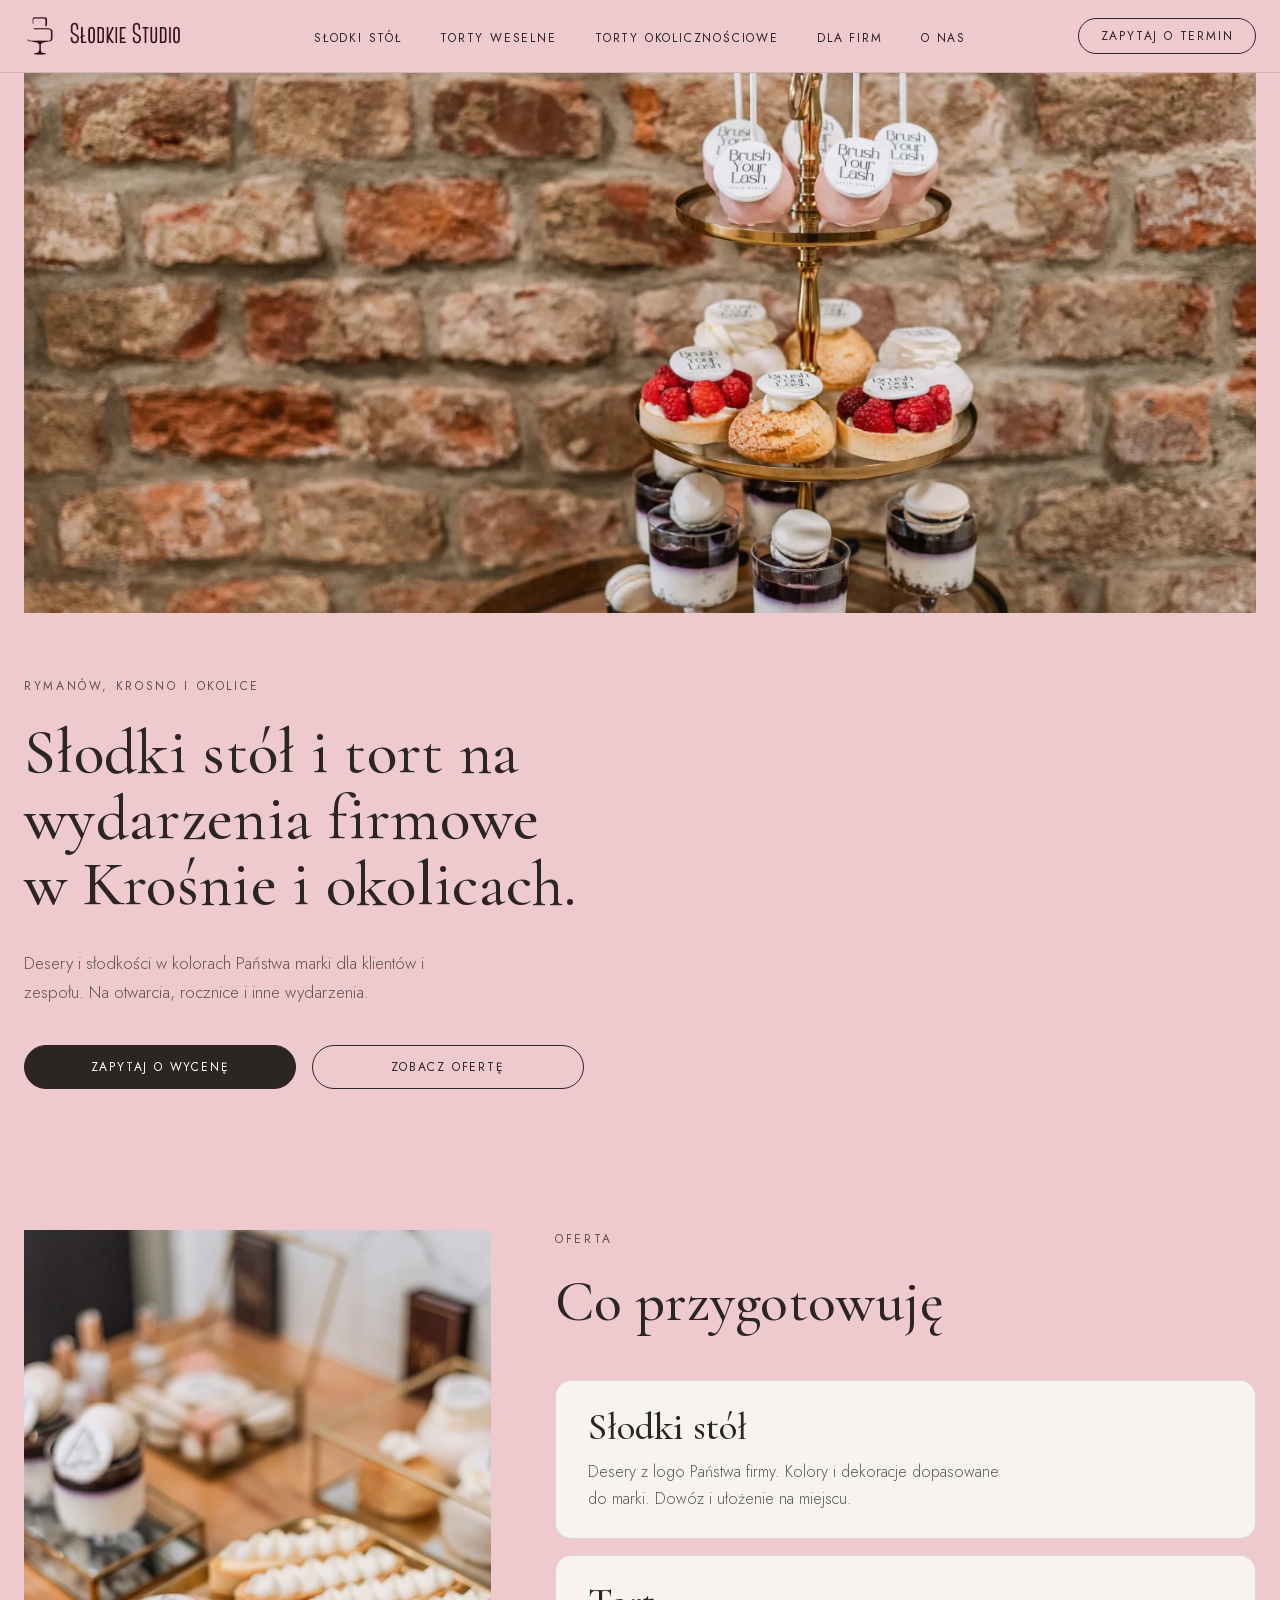
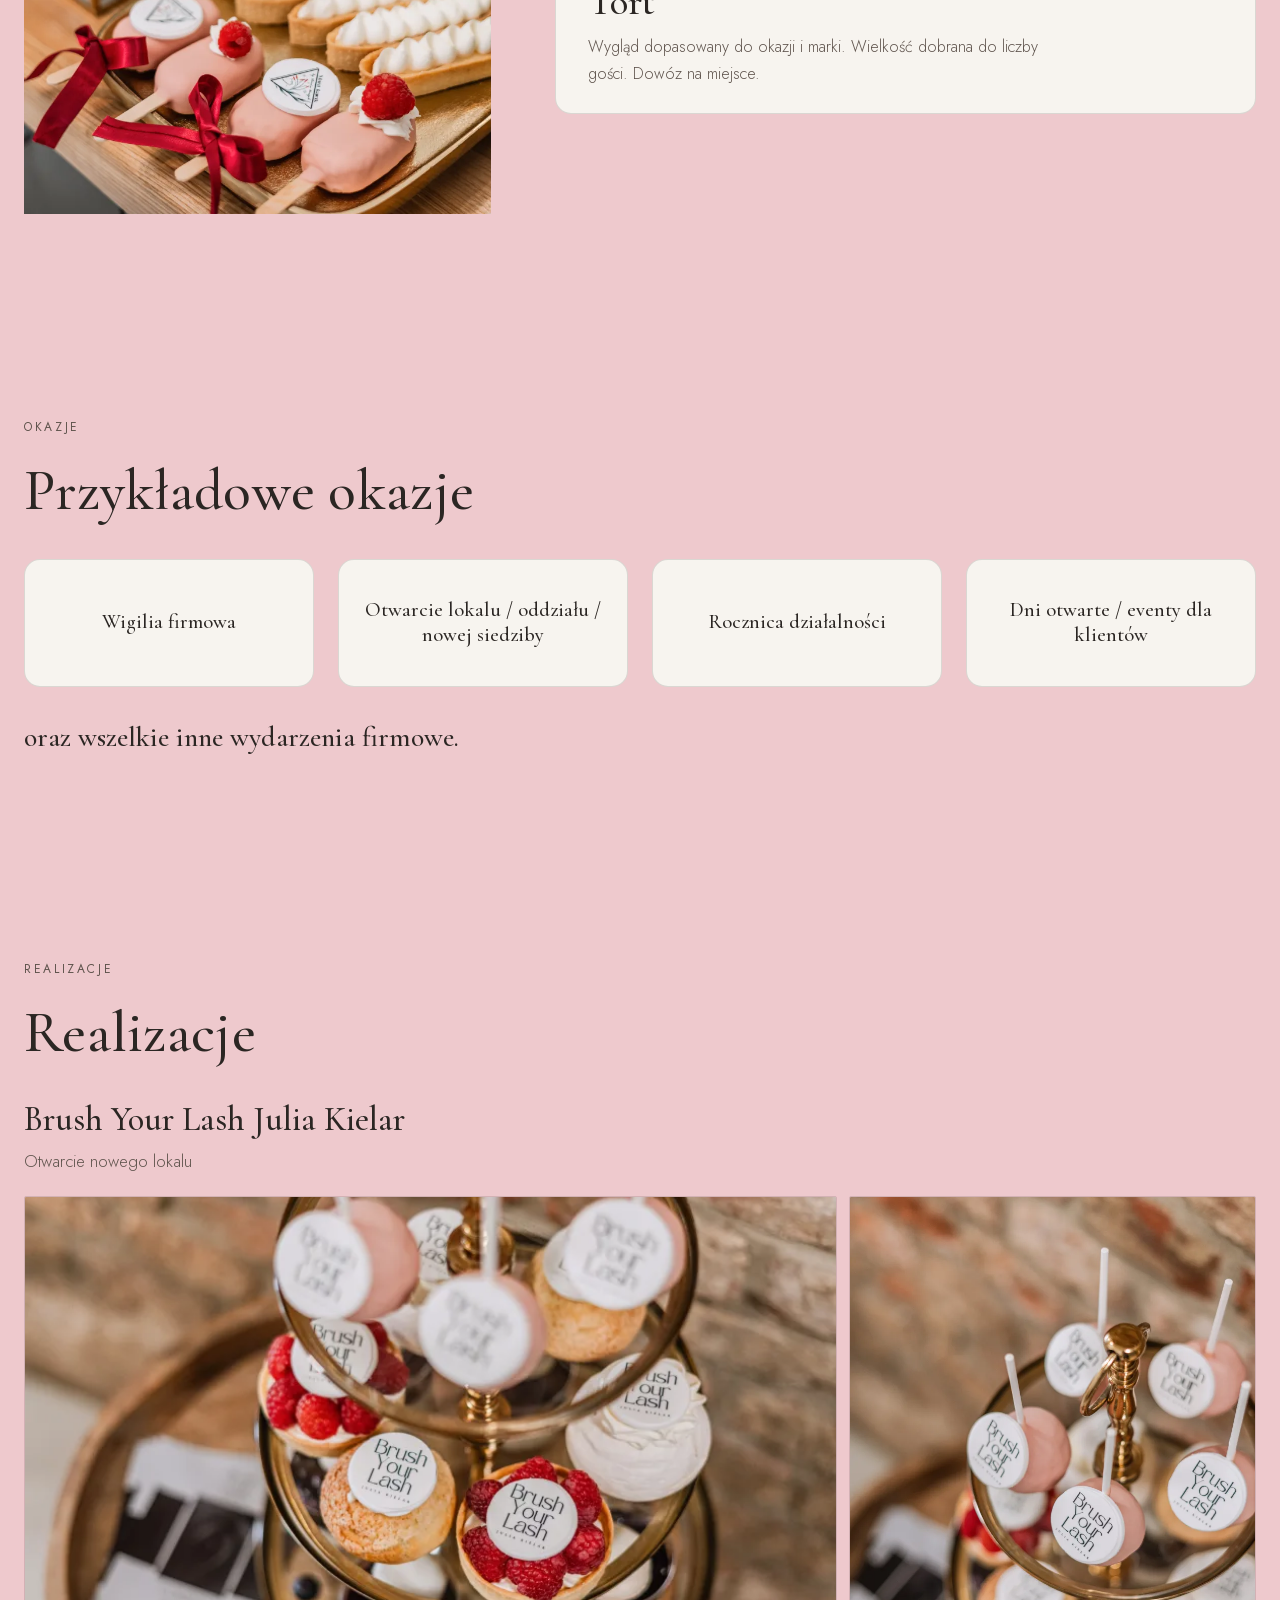
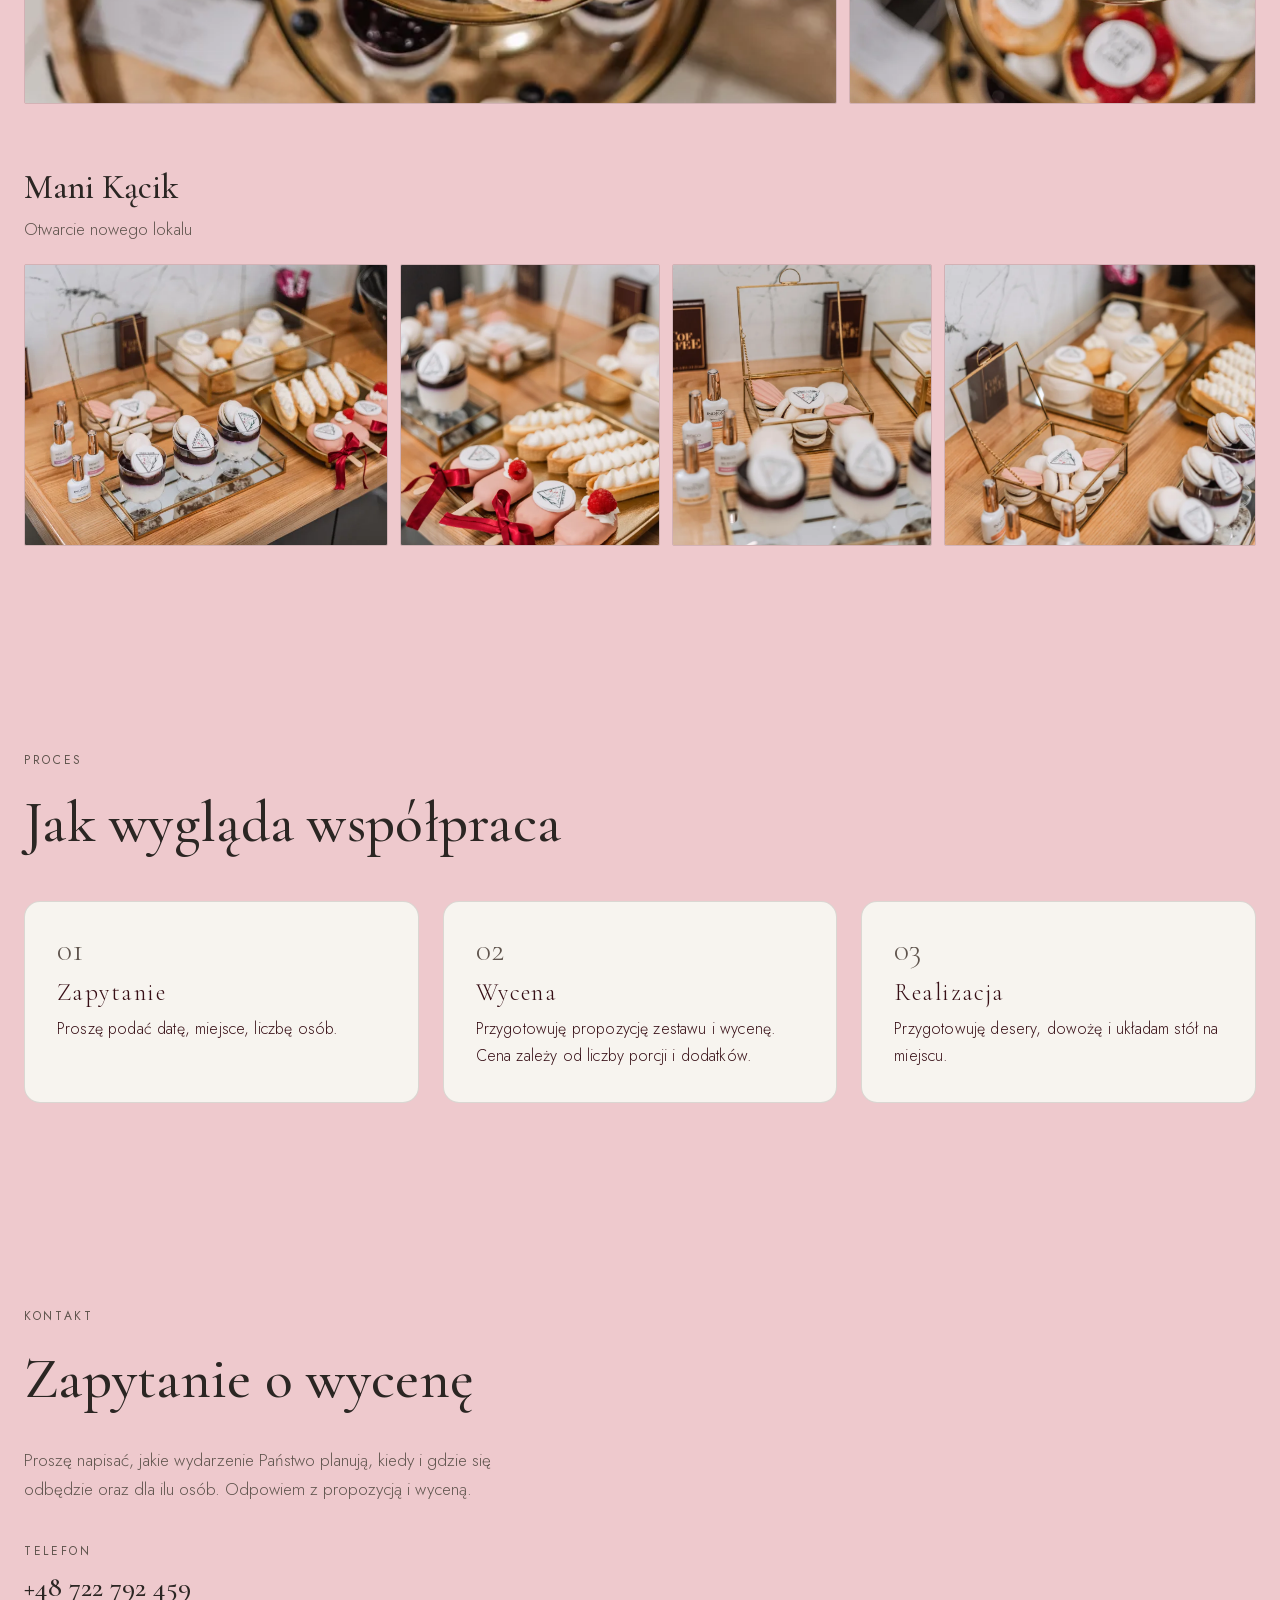
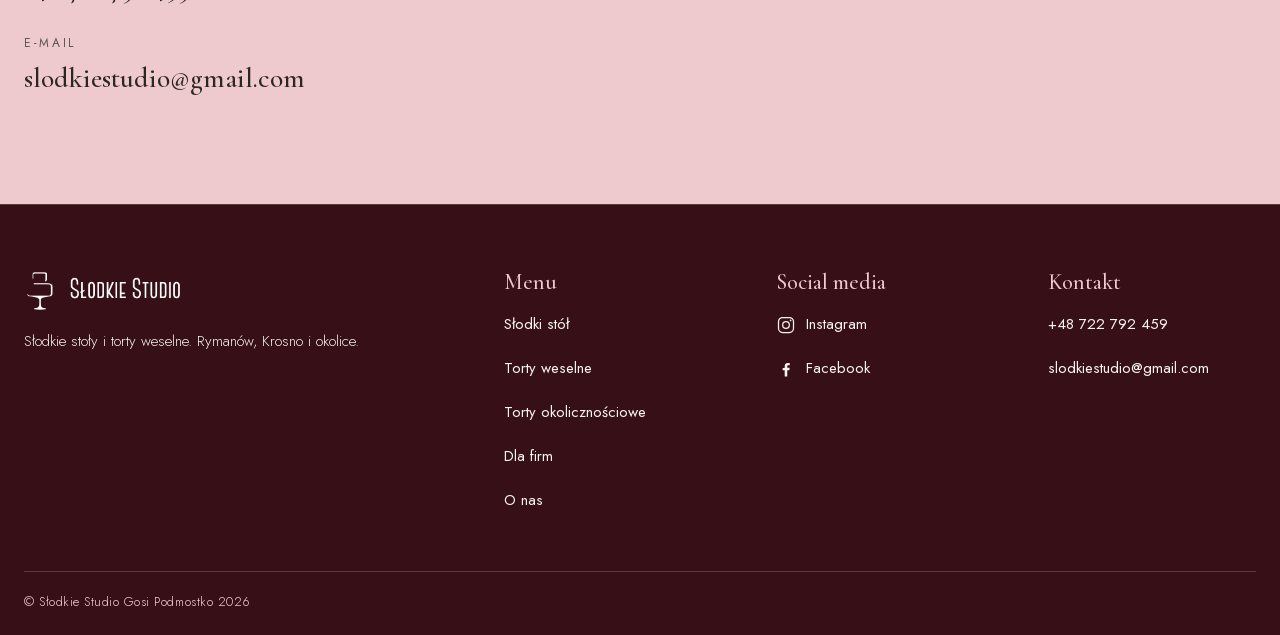
==== commit 1184114a: "business offer fixes" ====
--- a/dla-firm/index.html
+++ b/dla-firm/index.html
@@ -48,7 +48,7 @@
                     </div>
                     <div class="df-hero-content">
                         <p class="ss-eyebrow">Rymanów, Krosno i&nbsp;okolice</p>
-                        <h1 id="df-hero-title" class="ss-hero-title">Słodki stół na wydarzenia firmowe</h1>
+                        <h1 id="df-hero-title" class="ss-hero-title">Słodki stół i&nbsp;tort na wydarzenia firmowe w&nbsp;Krośnie i&nbsp;okolicach.</h1>
                         <p class="ss-hero-lead">Desery i&nbsp;słodkości w&nbsp;kolorach Państwa marki dla klientów i zespołu. Na&nbsp;otwarcia, rocznice i&nbsp;inne wydarzenia.</p>
                         <div class="ss-hero-actions">
                             <a href="#kontakt" class="btn btn-solid">Zapytaj o wycenę</a>
@@ -65,22 +65,16 @@
                         <h2 id="df-offer-title" class="offer-title">Co przygotowuję</h2>
                         <ul class="offer-list">
                             <li class="offer-item">
-                                <a class="offer-item-link" href="/slodki-stol">
-                                    <div class="offer-item-body">
-                                        <h3 class="offer-item-title"><span class="offer-item-name">Słodki stół</span></h3>
-                                        <p class="offer-desc">Desery z&nbsp;logo Państwa firmy. Kolory i&nbsp;dekoracje dopasowane do&nbsp;marki. Dowóz i&nbsp;ułożenie na&nbsp;miejscu.</p>
-                                        <span class="offer-more"><span class="offer-more-label">Więcej</span><span class="offer-arrow" aria-hidden="true">→</span></span>
-                                    </div>
-                                </a>
+                                <div class="offer-item-body df-offer-item-body">
+                                    <h3 class="offer-item-title"><span class="offer-item-name">Słodki stół</span></h3>
+                                    <p class="offer-desc">Desery z&nbsp;logo Państwa firmy. Kolory i&nbsp;dekoracje dopasowane do&nbsp;marki. Dowóz i&nbsp;ułożenie na&nbsp;miejscu.</p>
+                                </div>
                             </li>
                             <li class="offer-item">
-                                <a class="offer-item-link" href="/torty-weselne">
-                                    <div class="offer-item-body">
-                                        <h3 class="offer-item-title"><span class="offer-item-name">Tort</span></h3>
-                                        <p class="offer-desc">Wygląd dopasowany do&nbsp;okazji i&nbsp;marki. Wielkość dobrana do&nbsp;liczby gości. Dowóz na&nbsp;miejsce.</p>
-                                        <span class="offer-more"><span class="offer-more-label">Więcej</span><span class="offer-arrow" aria-hidden="true">→</span></span>
-                                    </div>
-                                </a>
+                                <div class="offer-item-body df-offer-item-body">
+                                    <h3 class="offer-item-title"><span class="offer-item-name">Tort</span></h3>
+                                    <p class="offer-desc">Wygląd dopasowany do&nbsp;okazji i&nbsp;marki. Wielkość dobrana do&nbsp;liczby gości. Dowóz na&nbsp;miejsce.</p>
+                                </div>
                             </li>
                         </ul>
                     </div>
--- a/css/dla-firm.css
+++ b/css/dla-firm.css
@@ -47,6 +47,12 @@
 .df-hero-media img {
     object-fit: cover;
     object-position: 50% 40%;
+}
+
+/* Offer: cards without links */
+
+.df-offer-item-body {
+    padding: clamp(1.25rem, 2vw, 1.75rem) clamp(1.25rem, 2.5vw, 2rem);
 }
 
 /* Occasions */
@@ -158,6 +164,14 @@
 
 /* Responsive */
 
+@media (max-width: 899px) {
+    .df-hero-media {
+        width: calc(100% + 40px);
+        margin-left: -20px;
+        margin-right: -20px;
+    }
+}
+
 @media (min-width: 640px) {
     .df-occasion-cards {
         grid-template-columns: repeat(2, minmax(0, 1fr));
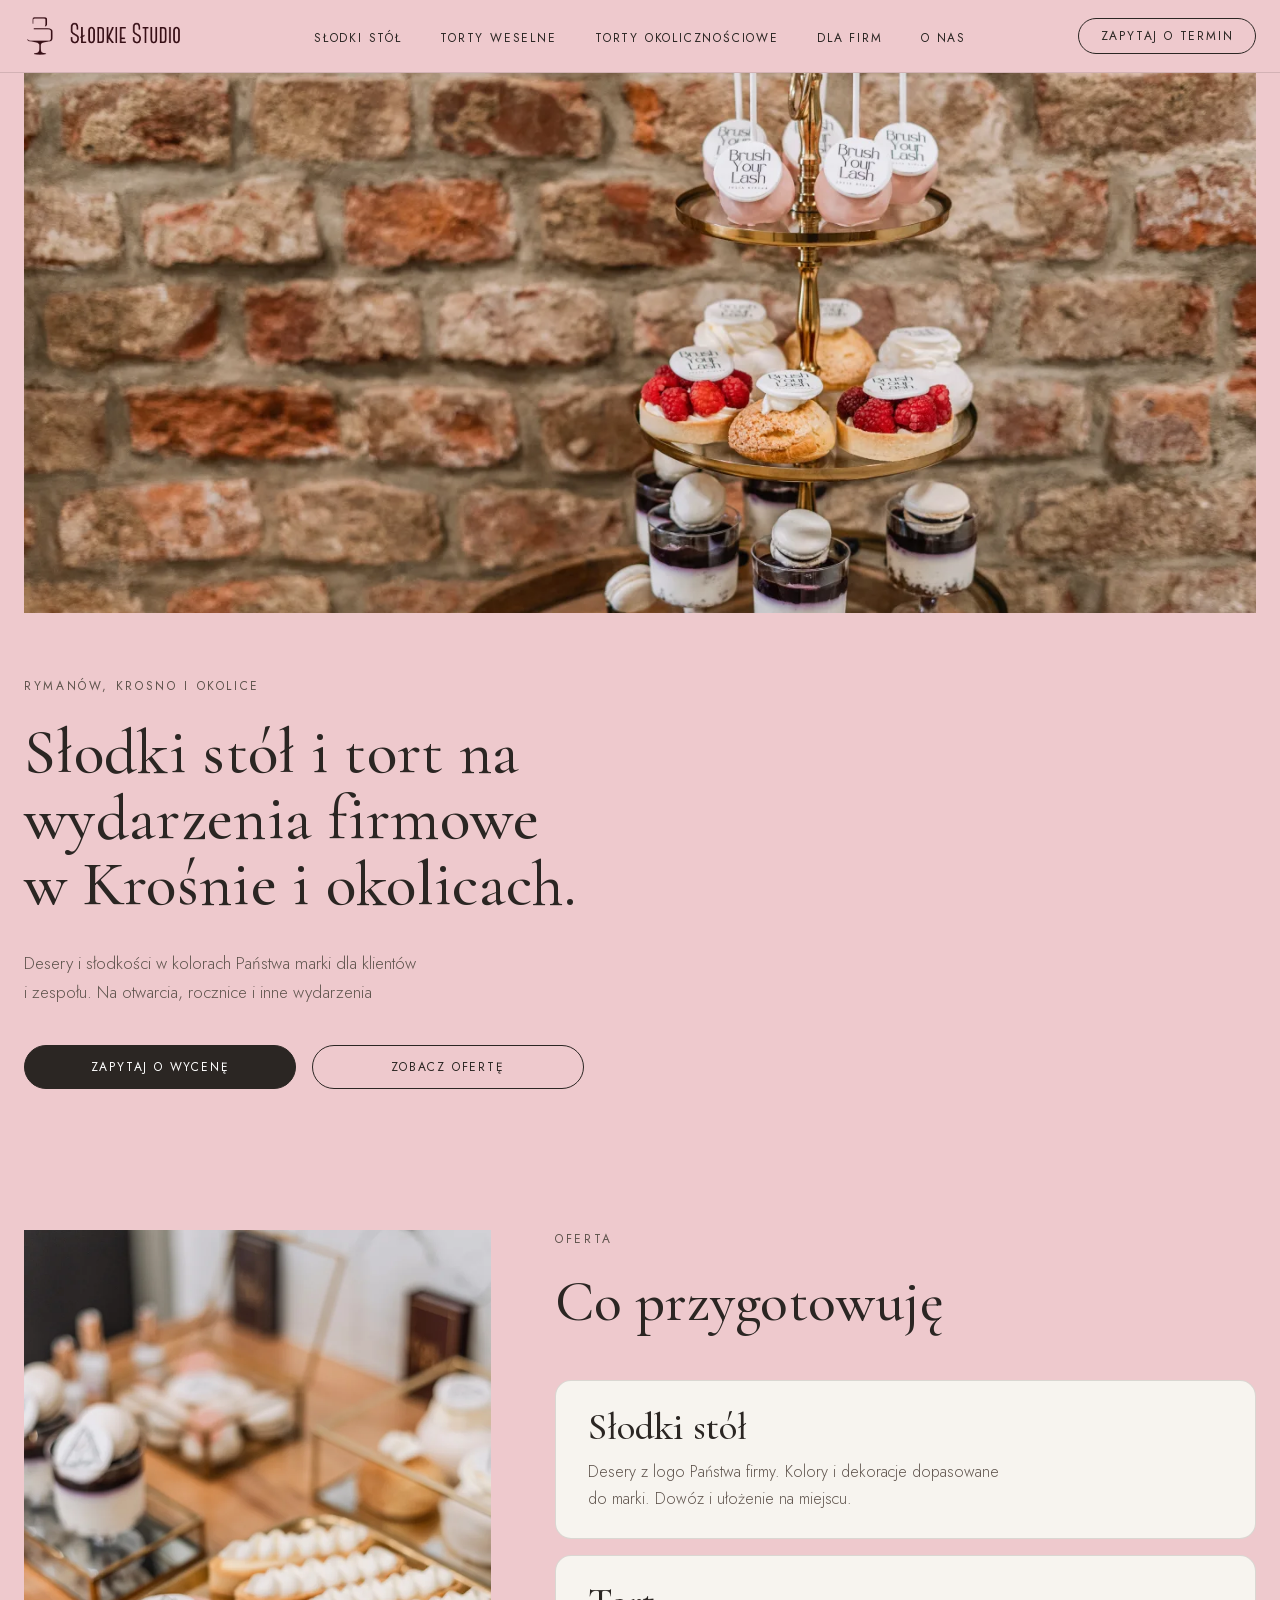
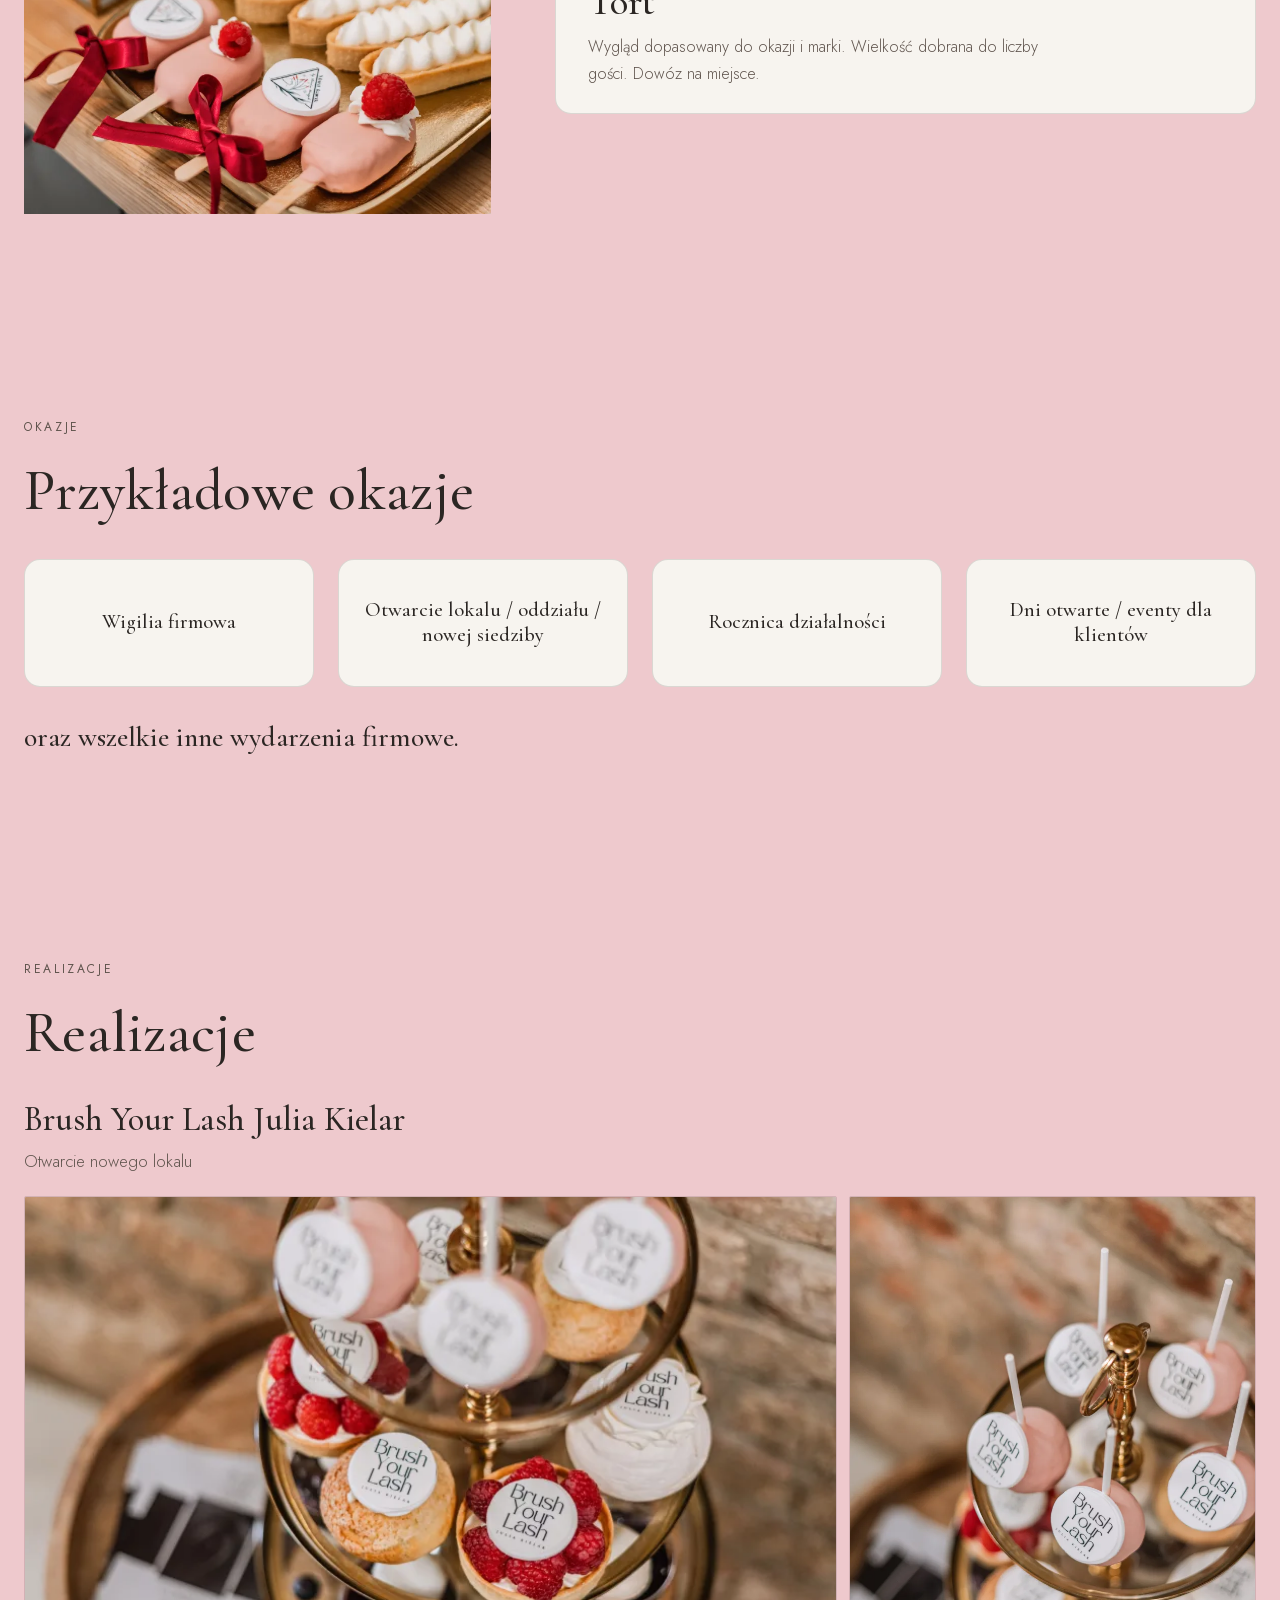
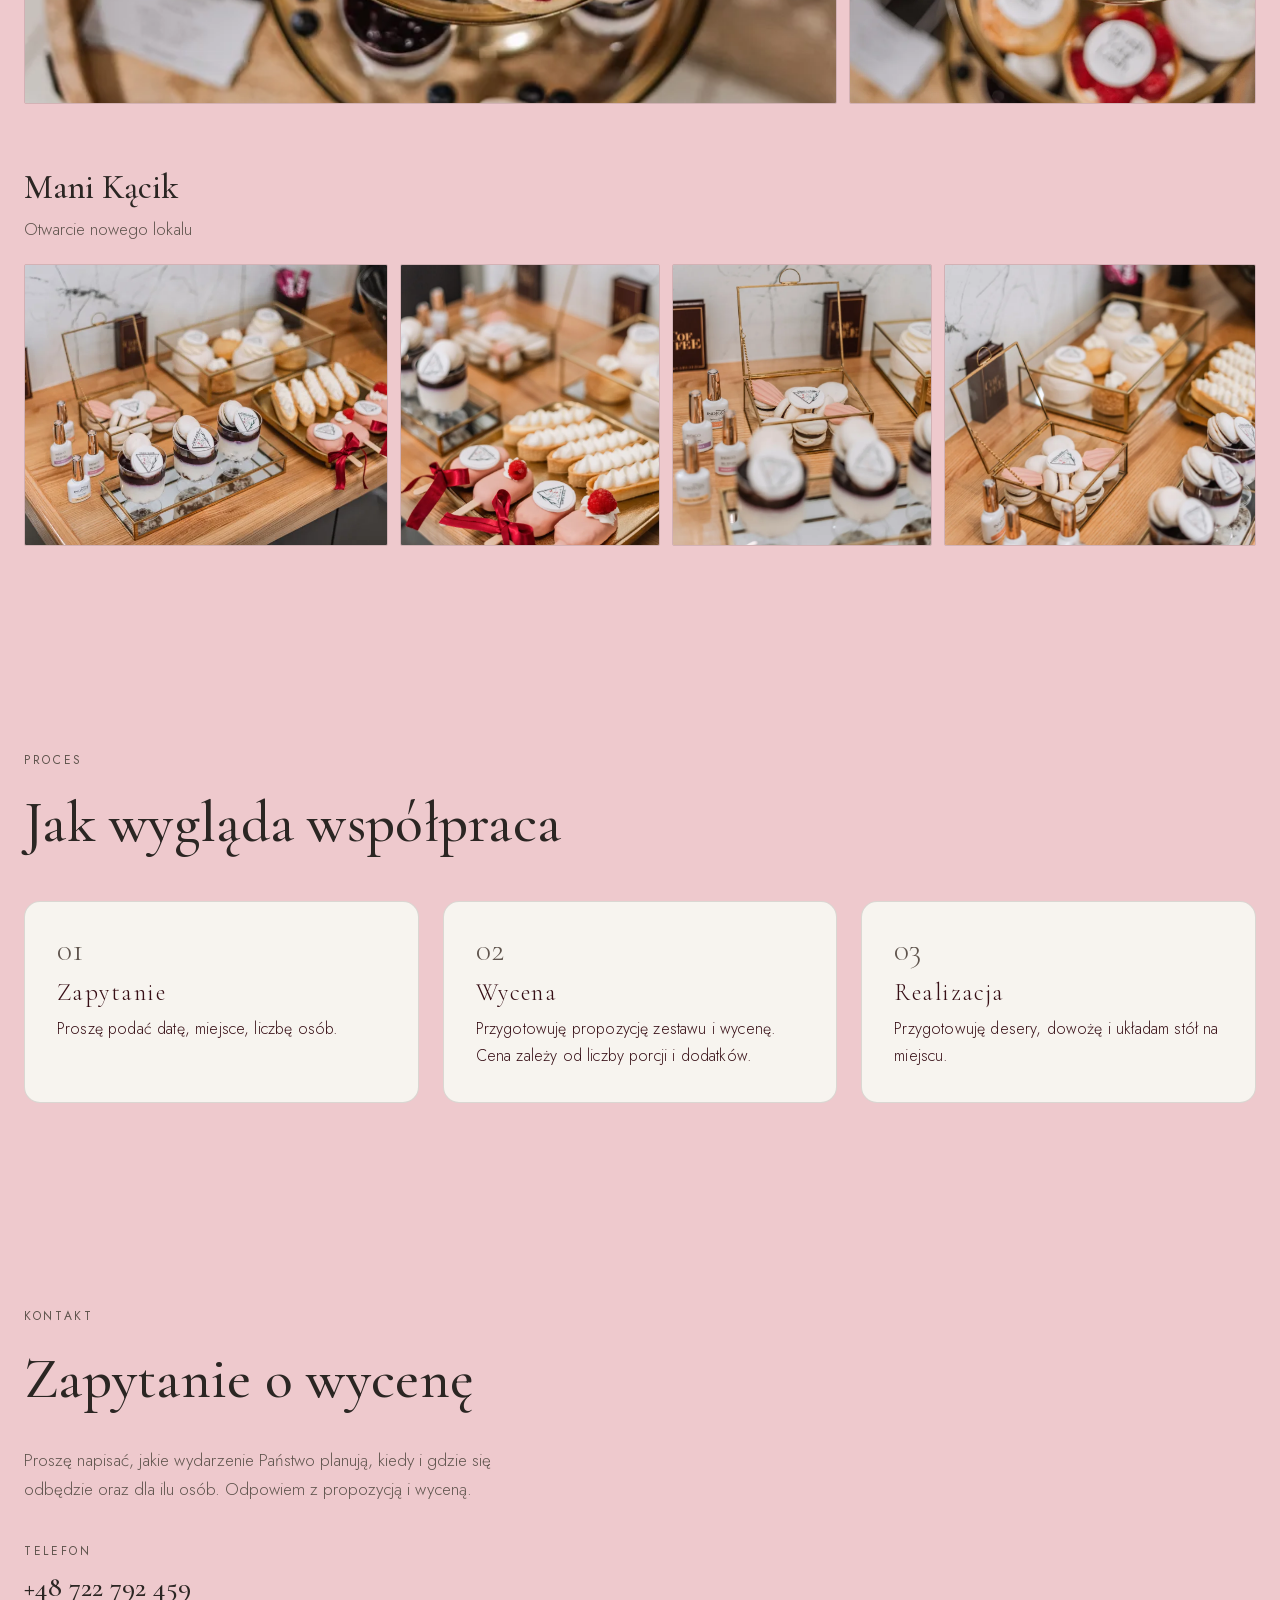
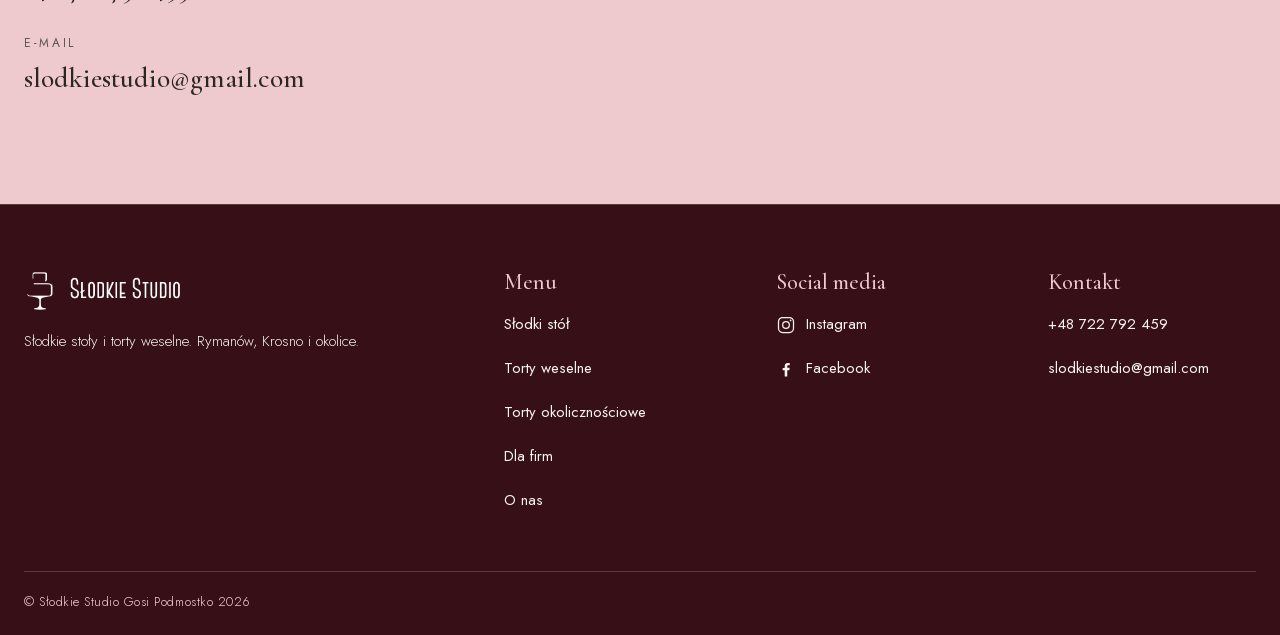
==== commit cda0408e: "Design systems - colors 2" ====
--- a/dla-firm/index.html
+++ b/dla-firm/index.html
@@ -18,16 +18,12 @@
         <link rel="icon" type="image/x-icon" href="/logo/favicon.ico">
         <link rel="apple-touch-icon" sizes="180x180" href="/logo/apple-touch-icon.png">
 
-        <link rel="stylesheet" href="https://cdnjs.cloudflare.com/ajax/libs/font-awesome/6.5.0/css/all.min.css">
 
         <link rel="preload" href="/fonts/cormorant-garamond-latin.woff2" as="font" type="font/woff2" crossorigin>
-        <link rel="preload" href="/fonts/cormorant-garamond-italic-latin.woff2" as="font" type="font/woff2" crossorigin>
+        <link rel="preload" href="/fonts/cormorant-garamond-latin-ext.woff2" as="font" type="font/woff2" crossorigin>
 
         <link rel="stylesheet" href="/css/tokens.css">
-        <link rel="stylesheet" href="/css/globals.css">
-        <link rel="stylesheet" href="/css/index.css">
-        <link rel="stylesheet" href="/css/slodki-stol.css">
-        <link rel="stylesheet" href="/css/torty-weselne.css">
+        <link rel="stylesheet" href="/css/styles.css">
         <link rel="stylesheet" href="/css/dla-firm.css">
         <script src="/components.js" defer></script>
         <script src="/index.js" defer></script>
@@ -49,7 +45,7 @@
                     <div class="df-hero-content">
                         <p class="ss-eyebrow">Rymanów, Krosno i&nbsp;okolice</p>
                         <h1 id="df-hero-title" class="ss-hero-title">Słodki stół i&nbsp;tort na wydarzenia firmowe w&nbsp;Krośnie i&nbsp;okolicach.</h1>
-                        <p class="ss-hero-lead">Desery i&nbsp;słodkości w&nbsp;kolorach Państwa marki dla klientów i zespołu. Na&nbsp;otwarcia, rocznice i&nbsp;inne wydarzenia.</p>
+                        <p class="ss-hero-lead">Desery i&nbsp;słodkości w&nbsp;kolorach Państwa marki dla klientów i&nbsp;zespołu. Na&nbsp;otwarcia, rocznice i&nbsp;inne wydarzenia</p>
                         <div class="ss-hero-actions">
                             <a href="#kontakt" class="btn btn-solid">Zapytaj o wycenę</a>
                             <a href="#oferta" class="btn btn-outline">Zobacz ofertę</a>
--- a/css/tokens.css
+++ b/css/tokens.css
@@ -1,8 +1,41 @@
-/* Brand tokens — colors sampled from the logo */
+/* Design tokens */
 
 :root {
+    /* 1. Brand colors — raw values sampled from the logo */
     --brand-pink: #EEC9CD;
     --brand-brown: #370F16;
 
+    /* 2. Named palette — plain human names */
+    --pink: var(--brand-pink);
+    --brown: var(--brand-brown);
+    --beige: #F7F4EF;
+    --black: #2B2623;
+    --gray: #5F544D;
+    --white: #ffffff;
+
+    /* 3. Use cases — classes must reference these */
+    --color-bg: var(--pink);
+    --color-surface: var(--beige);
+    --color-text: var(--black);
+    --color-text-muted: var(--gray);
+    --color-accent: var(--black);
+    --color-brand: var(--brown);
+    --color-inverse-surface: var(--brown);
+    --color-text-inverse: var(--beige);
+    --color-accent-inverse: var(--pink);
+    --color-line: color-mix(in srgb, var(--black) 14%, transparent);
+    --color-line-inverse: color-mix(in srgb, var(--pink) 22%, transparent);
+    --color-surface-muted: color-mix(in srgb, var(--black) 5%, var(--beige));
+    --color-stripe: color-mix(in srgb, var(--black) 3%, transparent);
+    --color-on-accent: var(--white);
+    --border: 1px solid color-mix(in srgb, var(--brown) 20%, transparent);
+
+    /* Typography */
+    --ff-primary: "Jost", sans-serif;
+    --ff-secondary: "Cormorant Garamond", serif;
     --fw-body: 300;
+
+    /* Layout */
+    --header-height: 72px;
+    --max-width: 1498px;
 }
--- a/css/styles.css
+++ b/css/styles.css
@@ -0,0 +1,1410 @@
+@font-face {
+    font-family: 'Cormorant Garamond';
+    src: url('../fonts/cormorant-garamond-latin-ext.woff2') format('woff2');
+    font-weight: 300 700;
+    font-style: normal;
+    font-display: swap;
+    unicode-range: U+0100-02BA, U+02BD-02C5, U+02C7-02CC, U+02CE-02D7, U+02DD-02FF, U+0304, U+0308, U+0329, U+1D00-1DBF, U+1E00-1E9F, U+1EF2-1EFF, U+2020, U+20A0-20AB, U+20AD-20C4, U+2113, U+2C60-2C7F, U+A720-A7FF;
+}
+
+@font-face {
+    font-family: 'Cormorant Garamond';
+    src: url('../fonts/cormorant-garamond-latin.woff2') format('woff2');
+    font-weight: 300 700;
+    font-style: normal;
+    font-display: swap;
+    unicode-range: U+0000-00FF, U+0131, U+0152-0153, U+02BB-02BC, U+02C6, U+02DA, U+02DC, U+0304, U+0308, U+0329, U+2000-206F, U+20AC, U+2122, U+2191, U+2193, U+2212, U+2215, U+FEFF, U+FFFD;
+}
+
+@font-face {
+    font-family: 'Cormorant Garamond';
+    src: url('../fonts/cormorant-garamond-italic-latin-ext.woff2') format('woff2');
+    font-weight: 400 500;
+    font-style: italic;
+    font-display: swap;
+    unicode-range: U+0100-02BA, U+02BD-02C5, U+02C7-02CC, U+02CE-02D7, U+02DD-02FF, U+0304, U+0308, U+0329, U+1D00-1DBF, U+1E00-1E9F, U+1EF2-1EFF, U+2020, U+20A0-20AB, U+20AD-20C4, U+2113, U+2C60-2C7F, U+A720-A7FF;
+}
+
+@font-face {
+    font-family: 'Cormorant Garamond';
+    src: url('../fonts/cormorant-garamond-italic-latin.woff2') format('woff2');
+    font-weight: 400 500;
+    font-style: italic;
+    font-display: swap;
+    unicode-range: U+0000-00FF, U+0131, U+0152-0153, U+02BB-02BC, U+02C6, U+02DA, U+02DC, U+0304, U+0308, U+0329, U+2000-206F, U+20AC, U+2122, U+2191, U+2193, U+2212, U+2215, U+FEFF, U+FFFD;
+}
+
+@font-face {
+    font-family: 'Jost';
+    src: url('../fonts/jost-latin-ext.woff2') format('woff2');
+    font-weight: 300 600;
+    font-style: normal;
+    font-display: swap;
+    unicode-range: U+0100-02BA, U+02BD-02C5, U+02C7-02CC, U+02CE-02D7, U+02DD-02FF, U+0304, U+0308, U+0329, U+1D00-1DBF, U+1E00-1E9F, U+1EF2-1EFF, U+2020, U+20A0-20AB, U+20AD-20C4, U+2113, U+2C60-2C7F, U+A720-A7FF;
+}
+
+@font-face {
+    font-family: 'Jost';
+    src: url('../fonts/jost-latin.woff2') format('woff2');
+    font-weight: 300 600;
+    font-style: normal;
+    font-display: swap;
+    unicode-range: U+0000-00FF, U+0131, U+0152-0153, U+02BB-02BC, U+02C6, U+02DA, U+02DC, U+0304, U+0308, U+0329, U+2000-206F, U+20AC, U+2122, U+2191, U+2193, U+2212, U+2215, U+FEFF, U+FFFD;
+}
+
+/* Global styles */
+
+* {
+    margin: 0;
+    padding: 0;
+    box-sizing: border-box;
+    list-style: none;
+    text-decoration: none;
+}
+
+html {
+    scroll-padding-top: var(--header-height);
+    scroll-behavior: smooth;
+}
+
+body {
+    margin: 0;
+    display: grid;
+    grid-template-rows: auto 1fr auto;
+    min-height: 100vh;
+    font-family: var(--ff-primary);
+    font-weight: var(--fw-body);
+    background-color: var(--color-bg);
+}
+
+site-header {
+    display: block;
+    position: sticky;
+    top: 0;
+    z-index: 999;
+}
+
+site-footer {
+    display: block;
+}
+
+a,
+a:hover,
+a:visited,
+a:active,
+a:focus {
+  /* color: inherit; */
+  text-decoration: none;
+}
+
+button {
+    border: none;
+    background: none;
+}
+
+.paragraph {
+    font-family: var(--ff-primary);
+}
+
+.button {
+    font-family: var(--ff-primary);
+    font-size: 1rem;
+    letter-spacing: 0.08em;
+    text-transform: uppercase;
+    cursor: pointer;
+    padding: 0.75rem 1.5rem;
+    color: var(--color-accent-inverse);
+    background: var(--color-inverse-surface);
+    border-radius: 12px;
+}
+
+/* Pill links/buttons */
+
+.btn {
+    display: inline-flex;
+    align-items: center;
+    justify-content: center;
+    gap: 0.5rem;
+    font-family: var(--ff-primary);
+    font-size: 12px;
+    font-weight: 400;
+    line-height: 1;
+    letter-spacing: 0.15em;
+    text-transform: uppercase;
+    padding: 0.85rem 1.6rem;
+    border: 1px solid var(--color-accent);
+    border-radius: 999px;
+    cursor: pointer;
+    transition: background-color 0.2s ease, color 0.2s ease, border-color 0.2s ease;
+}
+
+.btn-solid {
+    background-color: var(--color-accent);
+    color: var(--color-on-accent);
+}
+
+.btn-outline {
+    background-color: transparent;
+    color: var(--color-text);
+}
+
+.btn-outline:focus-visible {
+    background-color: var(--color-accent);
+    color: var(--color-text-inverse);
+}
+
+@media (hover: hover) {
+    .btn-outline:hover {
+        background-color: var(--color-accent);
+        color: var(--color-text-inverse);
+    }
+}
+
+.btn:focus-visible {
+    outline: 2px solid var(--color-accent);
+    outline-offset: 3px;
+}
+
+/* Main */
+
+.main {
+    min-width: 0;
+    background-color: var(--color-bg);
+}
+
+.header-placeholder {
+    height: var(--header-height);
+}
+
+.section {
+    box-sizing: border-box;
+    height: auto;
+    text-align: center;
+}
+
+.inner-section {
+    /* border-top: var(--border); */
+}
+
+.inner-section {
+    max-width: var(--max-width);
+    min-height: 100px;
+    margin: 0 auto;
+    display: grid;
+    padding: 2rem 0;
+}
+
+.sub-section {
+    box-sizing: border-box;
+}
+
+.sub-section-title {
+    font-family: var(--ff-secondary);
+    font-size: 1.5rem;
+    font-weight: var(--fw-body);
+    letter-spacing: 0.06em;
+    color: var(--color-brand);
+    margin-bottom: 1rem;
+}
+
+/* Footer */
+
+.footer {
+    background-color: var(--color-inverse-surface);
+    border-top: 1px solid var(--color-line-inverse);
+    text-align: left;
+}
+
+.footer-inner {
+    width: 100%;
+    max-width: var(--max-width);
+    margin: 0 auto;
+    padding: clamp(2.5rem, 5vw, 4rem) 20px 0;
+}
+
+.footer-grid {
+    display: grid;
+    grid-template-columns: 1fr;
+    gap: clamp(2rem, 4vw, 3rem);
+    padding: 0 0 clamp(2rem, 4vw, 3rem);
+}
+
+.footer-brand,
+.footer-nav-col,
+.footer-social-col,
+.footer-contact {
+    min-width: 0;
+}
+
+.footer-logo {
+    display: inline-flex;
+    align-items: center;
+    margin-bottom: 1rem;
+}
+
+.footer-logo img {
+    display: block;
+    height: 44px;
+    width: auto;
+    filter: brightness(0) invert(1);
+}
+
+.footer-logo:focus-visible {
+    outline: 2px solid var(--color-accent-inverse);
+    outline-offset: 4px;
+}
+
+.footer-desc {
+    max-width: 34ch;
+    margin: 0 0 1.25rem;
+    font-family: var(--ff-primary);
+    font-size: 15px;
+    font-weight: var(--fw-body);
+    line-height: 1.7;
+    color: var(--color-text-inverse);
+}
+
+.footer-socials {
+    display: flex;
+    flex-direction: column;
+    margin: 0;
+    padding: 0;
+    list-style: none;
+}
+
+.footer-social {
+    display: inline-flex;
+    align-items: center;
+    gap: 0.6rem;
+    min-height: 44px;
+    font-family: var(--ff-primary);
+    font-size: 15px;
+    font-weight: 400;
+    line-height: 1.4;
+    color: var(--color-text-inverse);
+    transition: color 0.2s ease;
+}
+
+.footer-social svg {
+    display: block;
+    width: 20px;
+    height: 20px;
+}
+
+.footer-social:hover {
+    color: var(--color-accent-inverse);
+    text-decoration: underline;
+    text-underline-offset: 3px;
+}
+
+.footer-social:focus-visible,
+.footer-nav a:focus-visible,
+.footer-contact a:focus-visible {
+    outline: 2px solid var(--color-accent-inverse);
+    outline-offset: 3px;
+}
+
+.footer-contact a:focus-visible {
+    border-radius: 2px;
+}
+
+.footer-heading {
+    margin: 0 0 0.5rem;
+    font-family: var(--ff-secondary);
+    font-size: 1.375rem;
+    font-weight: 500;
+    line-height: 1.2;
+    color: var(--color-accent-inverse);
+}
+
+.footer-nav ul,
+.footer-contact ul {
+    display: flex;
+    flex-direction: column;
+    margin: 0;
+    padding: 0;
+    list-style: none;
+}
+
+.footer-nav a {
+    display: inline-flex;
+    align-items: center;
+    min-height: 44px;
+    font-family: var(--ff-primary);
+    font-size: 15px;
+    font-weight: 400;
+    line-height: 1.4;
+    color: var(--color-text-inverse);
+    transition: color 0.2s ease;
+}
+
+.footer-nav a:hover {
+    color: var(--color-accent-inverse);
+    text-decoration: underline;
+    text-underline-offset: 3px;
+}
+
+.footer-contact a {
+    display: inline-flex;
+    align-items: center;
+    min-height: 44px;
+    font-family: var(--ff-primary);
+    font-size: 15px;
+    font-weight: 400;
+    line-height: 1.4;
+    color: var(--color-text-inverse);
+    transition: color 0.2s ease;
+}
+
+.footer-contact a:hover {
+    color: var(--color-accent-inverse);
+    text-decoration: underline;
+    text-underline-offset: 3px;
+}
+
+.footer-bottom {
+    padding: 1.25rem 0 1.5rem;
+    border-top: 1px solid var(--color-line-inverse);
+}
+
+.footer-bottom p {
+    margin: 0;
+    font-family: var(--ff-primary);
+    font-size: 13px;
+    letter-spacing: 0.04em;
+    color: var(--color-accent-inverse);
+}
+
+@media (min-width: 768px) {
+    .footer-inner {
+        padding: clamp(3rem, 5vw, 4.5rem) 24px 0;
+    }
+
+    .footer-grid {
+        grid-template-columns: minmax(0, 2fr) minmax(0, 1fr) minmax(0, 1fr) minmax(0, 1fr);
+        gap: clamp(2rem, 5vw, 4rem);
+    }
+}
+
+@media (prefers-reduced-motion: reduce) {
+    .footer-social,
+    .footer-nav a,
+    .footer-contact a {
+        transition: none;
+    }
+}
+
+/* Shared subpage components */
+
+.ss-page {
+    background-color: var(--color-bg);
+}
+
+.ss-section {
+    background-color: var(--color-bg);
+    padding: clamp(3.5rem, 8vw, 7rem) 0;
+    text-align: left;
+}
+
+.ss-inner {
+    width: 100%;
+    max-width: var(--max-width);
+    margin: 0 auto;
+    padding: 0 24px;
+}
+
+.ss-page .btn {
+    min-height: 44px;
+}
+
+.ss-eyebrow {
+    margin: 0 0 clamp(1rem, 2vw, 1.5rem);
+    font-family: var(--ff-primary);
+    font-size: 12px;
+    font-weight: 400;
+    letter-spacing: 0.22em;
+    text-transform: uppercase;
+    color: var(--color-text-muted);
+}
+
+.ss-hero-title {
+    margin: 0 0 clamp(1.25rem, 2.5vw, 2rem);
+    font-family: var(--ff-secondary);
+    font-size: clamp(40px, 11vw, 64px);
+    font-weight: 500;
+    line-height: 1.03;
+    letter-spacing: 0.005em;
+    color: var(--color-text);
+}
+
+.ss-hero-lead {
+    max-width: 44ch;
+    margin: 0 0 clamp(1.75rem, 3vw, 2.5rem);
+    font-family: var(--ff-primary);
+    font-size: 17px;
+    font-weight: var(--fw-body);
+    line-height: 1.7;
+    color: var(--color-text-muted);
+}
+
+.ss-hero-actions {
+    display: flex;
+    flex-wrap: wrap;
+    gap: 1rem;
+    max-width: 560px;
+}
+
+.ss-hero-actions .btn {
+    flex: 1 1 0;
+    min-width: 220px;
+}
+
+.ss-title {
+    margin: 0 0 clamp(1.5rem, 3vw, 2.25rem);
+    font-family: var(--ff-secondary);
+    font-size: clamp(36px, 4.5vw, 64px);
+    font-weight: 500;
+    line-height: 1.08;
+    letter-spacing: 0.005em;
+    color: var(--color-text);
+}
+
+.ss-text {
+    max-width: 65ch;
+    margin: 0 0 1.5rem;
+    font-family: var(--ff-primary);
+    font-size: 17px;
+    font-weight: var(--fw-body);
+    line-height: 1.7;
+    color: var(--color-text-muted);
+}
+
+.ss-note {
+    max-width: 70ch;
+    margin: 0;
+    font-family: var(--ff-primary);
+    font-size: 14px;
+    line-height: 1.6;
+    color: var(--color-text-muted);
+}
+
+.ss-cards {
+    display: grid;
+    grid-template-columns: 1fr;
+    gap: clamp(1rem, 2vw, 1.5rem);
+    margin: 0 0 clamp(1.5rem, 3vw, 2rem);
+    padding: 0;
+    list-style: none;
+}
+
+.ss-card {
+    display: flex;
+    flex-direction: column;
+    height: 100%;
+    overflow: hidden;
+    background-color: var(--color-surface);
+    border: 1px solid var(--color-line);
+    border-radius: 16px;
+}
+
+.ss-card-media {
+    aspect-ratio: 4 / 3;
+    overflow: hidden;
+}
+
+.ss-card-media picture,
+.ss-card-media img {
+    display: block;
+    width: 100%;
+    height: 100%;
+}
+
+.ss-card-media img {
+    object-fit: cover;
+}
+
+.ss-card-title {
+    margin: 1rem 1.25rem 0.35rem;
+    font-family: var(--ff-secondary);
+    font-size: 1.5rem;
+    font-weight: 500;
+    line-height: 1.2;
+    color: var(--color-text);
+}
+
+.ss-taste-card {
+    display: flex;
+    align-items: center;
+    justify-content: center;
+    min-height: 96px;
+    padding: clamp(1rem, 2vw, 1.5rem);
+    background-color: var(--color-surface);
+    border: 1px solid var(--color-line);
+    border-radius: 16px;
+    text-align: center;
+}
+
+.ss-taste-card-title {
+    margin: 0;
+    font-family: var(--ff-secondary);
+    font-size: clamp(20px, 2vw, 26px);
+    font-weight: 500;
+    line-height: 1.2;
+    color: var(--color-text);
+}
+
+.ss-faq {
+    border-top: 1px solid var(--color-line);
+}
+
+.ss-faq-item {
+    border-bottom: 1px solid var(--color-line);
+}
+
+.ss-faq-question {
+    display: flex;
+    align-items: center;
+    justify-content: space-between;
+    gap: 1rem;
+    min-height: 44px;
+    padding: 1.1rem 0;
+    cursor: pointer;
+    font-family: var(--ff-primary);
+    font-size: 17px;
+    font-weight: 400;
+    line-height: 1.4;
+    color: var(--color-text);
+    list-style: none;
+}
+
+.ss-faq-question::-webkit-details-marker {
+    display: none;
+}
+
+.ss-faq-question::after {
+    content: "+";
+    font-family: var(--ff-secondary);
+    font-size: 1.5rem;
+    line-height: 1;
+    color: var(--color-text-muted);
+}
+
+.ss-faq-item[open] .ss-faq-question::after {
+    content: "–";
+}
+
+.ss-faq-question:focus-visible {
+    outline: 2px solid var(--color-accent);
+    outline-offset: 3px;
+}
+
+.ss-faq-answer {
+    padding: 0 0 1.25rem;
+}
+
+.ss-faq-answer p {
+    max-width: 70ch;
+    margin: 0;
+    font-family: var(--ff-primary);
+    font-size: 15px;
+    font-weight: var(--fw-body);
+    line-height: 1.7;
+    color: var(--color-text-muted);
+}
+
+.ss-faq-answer a {
+    color: var(--color-text);
+    text-decoration: underline;
+    text-underline-offset: 3px;
+}
+
+.ss-page .contact-value a {
+    display: inline-flex;
+    align-items: center;
+    min-height: 44px;
+    color: inherit;
+}
+
+.ss-page .contact-value a:hover {
+    color: var(--color-text-muted);
+}
+
+.ss-page .contact-value a:focus-visible,
+.ss-faq-answer a:focus-visible {
+    outline: 2px solid var(--color-accent);
+    outline-offset: 3px;
+    border-radius: 2px;
+}
+
+@media (min-width: 640px) {
+    .ss-cards {
+        grid-template-columns: repeat(2, minmax(0, 1fr));
+    }
+}
+
+@media (min-width: 900px) {
+    .ss-hero-title {
+        font-size: clamp(48px, 5vw, 72px);
+    }
+}
+
+@media (min-width: 1100px) {
+    .ss-cards {
+        grid-template-columns: repeat(4, minmax(0, 1fr));
+    }
+}
+
+@media (max-width: 899px) {
+    .ss-inner {
+        padding: 0 20px;
+    }
+}
+
+@media (prefers-reduced-motion: reduce) {
+    html {
+        scroll-behavior: auto;
+    }
+
+    .ss-page .btn {
+        transition: none;
+    }
+}
+
+/* Header component (shared) */
+
+/* Header */
+
+.header {
+    position: sticky;
+    top: 0;
+    left: 0;
+    width: 100%;
+    background-color: var(--color-bg);
+    border-bottom: 1px solid var(--color-line);
+    z-index: 999;
+}
+
+.inner-header {
+    display: grid;
+    grid-template-columns: 1fr auto 1fr;
+    align-items: center;
+    gap: 1.5rem;
+    width: 100%;
+    max-width: var(--max-width);
+    height: var(--header-height);
+    margin: 0 auto;
+    padding: 0 24px;
+}
+
+/* Logo */
+
+.header-logo {
+    justify-self: start;
+    display: inline-flex;
+    align-items: center;
+}
+
+.header-logo-img {
+    display: block;
+    height: 44px;
+    width: auto;
+}
+
+.header-logo:focus-visible {
+    outline: 2px solid var(--color-accent);
+    outline-offset: 4px;
+}
+
+/* Navigation */
+
+.nav {
+    justify-self: center;
+}
+
+.nav-list {
+    display: flex;
+    align-items: center;
+    gap: clamp(1.25rem, 3vw, 2.5rem);
+    margin: 0;
+    padding: 0;
+    list-style: none;
+}
+
+.nav-list a {
+    display: inline-block;
+    font-family: var(--ff-primary);
+    font-size: 12px;
+    font-weight: 400;
+    letter-spacing: 0.15em;
+    text-transform: uppercase;
+    color: var(--color-text);
+    transition: color 0.2s ease;
+}
+
+.nav-list a:hover,
+.nav-list a:focus-visible {
+    color: var(--color-text-muted);
+}
+
+.nav-list a:focus-visible {
+    outline: 2px solid var(--color-accent);
+    outline-offset: 4px;
+}
+
+.nav-cta {
+    display: none;
+}
+
+/* Right side actions */
+
+.header-actions {
+    justify-self: end;
+    display: flex;
+    align-items: center;
+    gap: 0.75rem;
+}
+
+.header-cta {
+    padding: 0.7rem 1.35rem;
+}
+
+.menu-toggle {
+    display: none;
+    align-items: center;
+    justify-content: center;
+    width: 44px;
+    height: 44px;
+    border: 1px solid var(--color-line);
+    border-radius: 50%;
+    background: transparent;
+    color: var(--color-text);
+    cursor: pointer;
+}
+
+.menu-icon {
+    display: none;
+    width: 20px;
+    height: 20px;
+    fill: none;
+    stroke: currentColor;
+    stroke-width: 2;
+    stroke-linecap: round;
+}
+
+.menu-icon-open {
+    display: block;
+}
+
+.menu-toggle[aria-expanded="true"] .menu-icon-open {
+    display: none;
+}
+
+.menu-toggle[aria-expanded="true"] .menu-icon-close {
+    display: block;
+}
+
+.menu-toggle:focus-visible {
+    outline: 2px solid var(--color-accent);
+    outline-offset: 2px;
+}
+
+/* Mobile */
+
+@media (max-width: 899px) {
+    .inner-header {
+        display: flex;
+        align-items: center;
+        justify-content: space-between;
+        padding: 0 16px;
+        gap: 0.75rem;
+    }
+
+    .header-logo-img {
+        height: 36px;
+    }
+
+    .header-cta {
+        display: none;
+    }
+
+    .menu-toggle {
+        display: inline-flex;
+    }
+
+    .nav-list {
+        position: fixed;
+        top: var(--header-height);
+        left: 0;
+        right: 0;
+        width: 100%;
+        flex-direction: column;
+        align-items: stretch;
+        gap: 0;
+        padding: 0 16px;
+        background-color: var(--color-bg);
+        border-bottom: 1px solid var(--color-line);
+        max-height: 0;
+        overflow: hidden;
+        visibility: hidden;
+        transition: max-height 0.35s ease, visibility 0.35s ease;
+        z-index: 30;
+    }
+
+    .nav-list.is-open {
+        max-height: 420px;
+        visibility: visible;
+    }
+
+    .nav-list li {
+        border-top: 1px solid var(--color-line);
+    }
+
+    .nav-list li:first-child {
+        border-top: none;
+    }
+
+    .nav-list a {
+        display: block;
+        padding: 1rem 0;
+        font-size: 13px;
+    }
+
+    .nav-cta {
+        display: block;
+    }
+
+    .nav-list li.nav-cta {
+        padding: 1rem 0;
+    }
+
+    .nav-list .nav-cta-link {
+        display: inline-flex;
+        align-items: center;
+        justify-content: center;
+        width: 100%;
+        padding: 0.85rem 1.6rem;
+        font-size: 12px;
+        letter-spacing: 0.15em;
+    }
+
+    .nav-list .nav-cta-link:hover,
+    .nav-list .nav-cta-link:focus-visible {
+        color: var(--color-text-inverse);
+    }
+}
+
+/* Offer section (shared) */
+
+/* Oferta section */
+
+.offer {
+    background-color: var(--color-bg);
+    padding: clamp(3.5rem, 8vw, 7rem) 0;
+    text-align: left;
+}
+
+.offer-inner {
+    display: grid;
+    grid-template-columns: minmax(0, 2fr) minmax(0, 3fr);
+    align-items: start;
+    gap: clamp(2rem, 5vw, 4.5rem);
+    width: 100%;
+    max-width: var(--max-width);
+    margin: 0 auto;
+    padding: 0 24px;
+}
+
+/* Headings */
+
+.offer-eyebrow {
+    margin: 0 0 clamp(1rem, 2vw, 1.5rem);
+    font-family: var(--ff-primary);
+    font-size: 12px;
+    font-weight: 400;
+    letter-spacing: 0.22em;
+    text-transform: uppercase;
+    color: var(--color-text-muted);
+}
+
+.offer-title {
+    margin: 0 0 clamp(2rem, 4vw, 3rem);
+    font-family: var(--ff-secondary);
+    font-size: clamp(36px, 4.5vw, 64px);
+    font-weight: 500;
+    line-height: 1.05;
+    letter-spacing: 0.005em;
+    color: var(--color-text);
+}
+
+/* List */
+
+.offer-list {
+    display: grid;
+    gap: clamp(0.75rem, 1.5vw, 1rem);
+    margin: 0;
+    padding: 0;
+    list-style: none;
+}
+
+.offer-item {
+    position: relative;
+    display: grid;
+    grid-template-columns: minmax(0, 1fr);
+    align-items: start;
+    background-color: var(--color-surface);
+    border: 1px solid var(--color-line);
+    border-radius: 16px;
+}
+
+.offer-item-link {
+    display: block;
+    padding: clamp(1.25rem, 2vw, 1.75rem) clamp(1.25rem, 2.5vw, 2rem);
+    color: inherit;
+}
+
+.offer-item-title {
+    margin: 0;
+    font-family: var(--ff-secondary);
+    font-size: clamp(26px, 3vw, 38px);
+    font-weight: 500;
+    line-height: 1.1;
+    color: var(--color-text);
+}
+
+.offer-item-name {
+    display: inline-block;
+}
+
+.offer-item-link:focus-visible {
+    outline: 2px solid var(--color-accent);
+    outline-offset: 6px;
+}
+
+.offer-desc {
+    max-width: 46ch;
+    margin: 0.6rem 0 0;
+    font-family: var(--ff-primary);
+    font-size: 16px;
+    font-weight: var(--fw-body);
+    line-height: 1.7;
+    color: var(--color-text-muted);
+}
+
+.offer-more {
+    display: inline-flex;
+    align-items: center;
+    gap: 0.4em;
+    margin-top: 1rem;
+    font-family: var(--ff-primary);
+    font-size: 16px;
+    font-weight: var(--fw-body);
+    color: var(--color-accent);
+    transition: transform 0.2s ease;
+}
+
+.offer-more-label {
+    color: var(--color-accent);
+}
+
+.offer-arrow {
+    font-family: var(--ff-secondary);
+    font-size: clamp(22px, 2vw, 28px);
+    line-height: 1;
+    color: var(--color-accent);
+}
+
+.offer-item:hover .offer-more,
+.offer-item:focus-within .offer-more {
+    transform: translateX(8px);
+}
+
+/* Image */
+
+.offer-media {
+    order: -1;
+    aspect-ratio: 4 / 5;
+    overflow: hidden;
+}
+
+.offer-media picture {
+    display: block;
+    width: 100%;
+    height: 100%;
+}
+
+.offer-media img {
+    display: block;
+    width: 100%;
+    height: 100%;
+    object-fit: cover;
+    object-position: 50% 50%;
+}
+
+/* Reduced motion */
+
+@media (prefers-reduced-motion: reduce) {
+    .offer-more {
+        transition: none;
+    }
+
+    .offer-item:hover .offer-more,
+    .offer-item:focus-within .offer-more {
+        transform: none;
+    }
+}
+
+/* Mobile */
+
+@media (max-width: 899px) {
+    .offer-inner {
+        grid-template-columns: 1fr;
+        padding: 0 20px;
+    }
+
+    .offer-media {
+        order: 0;
+        aspect-ratio: 4 / 3;
+        margin: 2rem -20px 0;
+    }
+}
+
+/* Process and contact sections (shared) */
+
+/* Process section */
+
+.process {
+    background-color: var(--color-bg);
+    padding: clamp(3.5rem, 8vw, 7rem) 0;
+    text-align: left;
+}
+
+.process-inner {
+    width: 100%;
+    max-width: var(--max-width);
+    margin: 0 auto;
+    padding: 0 24px;
+}
+
+.process-head {
+    margin-bottom: clamp(2rem, 4vw, 3rem);
+}
+
+.process-eyebrow {
+    margin: 0 0 clamp(1rem, 2vw, 1.5rem);
+    font-family: var(--ff-primary);
+    font-size: 12px;
+    font-weight: 400;
+    letter-spacing: 0.22em;
+    text-transform: uppercase;
+    color: var(--color-text-muted);
+}
+
+.process-title {
+    margin: 0;
+    font-family: var(--ff-secondary);
+    font-size: clamp(36px, 4.5vw, 64px);
+    font-weight: 500;
+    line-height: 1.05;
+    letter-spacing: 0.005em;
+    color: var(--color-text);
+}
+
+.process-steps {
+    display: grid;
+    grid-template-columns: 1fr;
+    gap: clamp(16px, 2vw, 24px);
+    margin: 0;
+    padding: 0;
+}
+
+.process-step {
+    display: flex;
+    flex-direction: column;
+    height: 100%;
+    padding: 32px;
+    text-align: left;
+    background-color: var(--color-surface);
+    border: 1px solid var(--color-line);
+    border-radius: 16px;
+}
+
+.process-step-number {
+    display: block;
+    margin-bottom: 0.75rem;
+    font-family: var(--ff-secondary);
+    font-size: 2rem;
+    line-height: 1;
+    color: var(--color-text-muted);
+}
+
+.process-step-title {
+    margin: 0 0 0.5rem;
+    font-family: var(--ff-secondary);
+    font-size: 1.5rem;
+    font-weight: var(--fw-body);
+    letter-spacing: 0.06em;
+    color: var(--color-brand);
+}
+
+.process-step-text {
+    margin: 0;
+    font-size: 16px;
+    font-weight: var(--fw-body);
+    line-height: 1.7;
+    letter-spacing: 0.01em;
+    color: var(--color-brand);
+}
+
+@media (min-width: 768px) {
+    .process-steps {
+        grid-template-columns: repeat(3, minmax(0, 1fr));
+    }
+}
+
+@media (max-width: 899px) {
+    .process-inner {
+        padding: 0 20px;
+    }
+}
+/* Contact section */
+
+.contact {
+    background-color: var(--color-bg);
+    padding: clamp(3.5rem, 8vw, 7rem) 0;
+    text-align: left;
+}
+
+.contact-inner {
+    width: 100%;
+    max-width: var(--max-width);
+    margin: 0 auto;
+    padding: 0 24px;
+}
+
+.contact-eyebrow {
+    margin: 0 0 clamp(1rem, 2vw, 1.5rem);
+    font-family: var(--ff-primary);
+    font-size: 12px;
+    font-weight: 400;
+    letter-spacing: 0.22em;
+    text-transform: uppercase;
+    color: var(--color-text-muted);
+}
+
+.contact-title {
+    margin: 0 0 clamp(1.5rem, 3vw, 2.25rem);
+    font-family: var(--ff-secondary);
+    font-size: clamp(36px, 4.5vw, 64px);
+    font-weight: 500;
+    line-height: 1.05;
+    letter-spacing: 0.005em;
+    color: var(--color-text);
+}
+
+.contact-lead {
+    max-width: 52ch;
+    margin: 0 0 clamp(1.75rem, 3vw, 2.5rem);
+    font-family: var(--ff-primary);
+    font-size: 17px;
+    font-weight: var(--fw-body);
+    line-height: 1.7;
+    color: var(--color-text-muted);
+}
+
+.contact-details {
+    display: flex;
+    flex-direction: column;
+    gap: clamp(1rem, 2vw, 1.5rem);
+    margin: 0;
+}
+
+.contact-row {
+    display: flex;
+    flex-direction: column;
+    gap: 0.35rem;
+}
+
+.contact-label {
+    font-family: var(--ff-primary);
+    font-size: 12px;
+    font-weight: 400;
+    letter-spacing: 0.22em;
+    text-transform: uppercase;
+    color: var(--color-text-muted);
+}
+
+.contact-value {
+    margin: 0;
+    font-family: var(--ff-secondary);
+    font-size: clamp(20px, 2.5vw, 28px);
+    font-weight: 500;
+    line-height: 1.2;
+    font-variant-numeric: oldstyle-nums;
+    color: var(--color-text);
+}
+
+@media (max-width: 899px) {
+    .contact-inner {
+        padding: 0 20px;
+    }
+}
+
+/* Reviews section (shared) */
+
+/* Opinie section */
+
+.reviews {
+    background-color: var(--color-bg);
+    padding: clamp(3.5rem, 8vw, 7rem) 0;
+    text-align: left;
+}
+
+.reviews-inner {
+    width: 100%;
+    max-width: var(--max-width);
+    margin: 0 auto;
+    padding: 0 24px;
+}
+
+.reviews-head {
+    margin-bottom: clamp(2rem, 4vw, 3rem);
+}
+
+.reviews-title {
+    margin: 0;
+    font-family: var(--ff-secondary);
+    font-size: clamp(36px, 4.5vw, 64px);
+    font-weight: 500;
+    line-height: 1.05;
+    letter-spacing: 0.005em;
+    color: var(--color-text);
+}
+
+/* Summary line */
+
+.reviews-summary {
+    display: flex;
+    flex-direction: column;
+    gap: 0.25rem;
+    margin: 0 0 clamp(1.75rem, 3vw, 2.5rem);
+    font-family: var(--ff-primary);
+    font-size: 15px;
+    line-height: 1.6;
+    color: var(--color-text-muted);
+}
+
+.reviews-summary-line {
+    margin: 0;
+}
+
+.reviews-summary a {
+    color: var(--color-text);
+    text-decoration: underline;
+    text-underline-offset: 3px;
+}
+
+.reviews-summary a:hover {
+    color: var(--color-text-muted);
+}
+
+.reviews-stat {
+    font-weight: 500;
+    color: var(--color-text);
+}
+
+/* List of cards */
+
+.reviews-list {
+    display: grid;
+    grid-template-columns: 1fr;
+    gap: 16px;
+    margin: 0;
+    padding: 0;
+    list-style: none;
+}
+
+.review-card {
+    display: flex;
+    flex-direction: column;
+    height: 100%;
+    margin: 0;
+    padding: 32px;
+    background-color: var(--color-surface);
+    border: 1px solid var(--color-line);
+    border-radius: 16px;
+}
+
+.review-quote {
+    margin: 0;
+}
+
+.review-quote p {
+    margin: 0;
+    font-family: var(--ff-secondary);
+    font-style: italic;
+    font-weight: 400;
+    font-size: clamp(22px, 1.6vw, 24px);
+    line-height: 1.45;
+    color: var(--color-text);
+}
+
+.review-meta {
+    display: flex;
+    flex-direction: column;
+    gap: 0.15rem;
+    margin-top: auto;
+    padding-top: 1.5rem;
+}
+
+.review-author {
+    font-family: var(--ff-primary);
+    font-size: 14px;
+    font-weight: 400;
+    color: var(--color-text-muted);
+}
+
+.review-detail {
+    font-family: var(--ff-primary);
+    font-size: 13px;
+    color: var(--color-text-muted);
+}
+
+/* Link below the list */
+
+.reviews-all {
+    display: inline-block;
+    margin-top: clamp(2rem, 4vw, 3rem);
+    font-family: var(--ff-primary);
+    font-size: 14px;
+    letter-spacing: 0.04em;
+    color: var(--color-text);
+    text-decoration: underline;
+    text-underline-offset: 4px;
+}
+
+.reviews-all:hover {
+    color: var(--color-text-muted);
+}
+
+.reviews-summary a:focus-visible,
+.reviews-all:focus-visible {
+    outline: 2px solid var(--color-accent);
+    outline-offset: 4px;
+}
+
+/* Desktop grid */
+
+@media (min-width: 900px) {
+    .reviews-list {
+        grid-template-columns: repeat(3, minmax(0, 1fr));
+        gap: clamp(16px, 2vw, 24px);
+    }
+}
+
+/* Mobile */
+
+@media (max-width: 899px) {
+    .reviews-inner {
+        padding: 0 20px;
+    }
+}
--- a/css/dla-firm.css
+++ b/css/dla-firm.css
@@ -13,7 +13,7 @@
 /* Hero: full-width photo on top, text below */
 
 .df-hero {
-    background-color: var(--brand-pink);
+    background-color: var(--color-bg);
     padding: 0;
     text-align: left;
 }
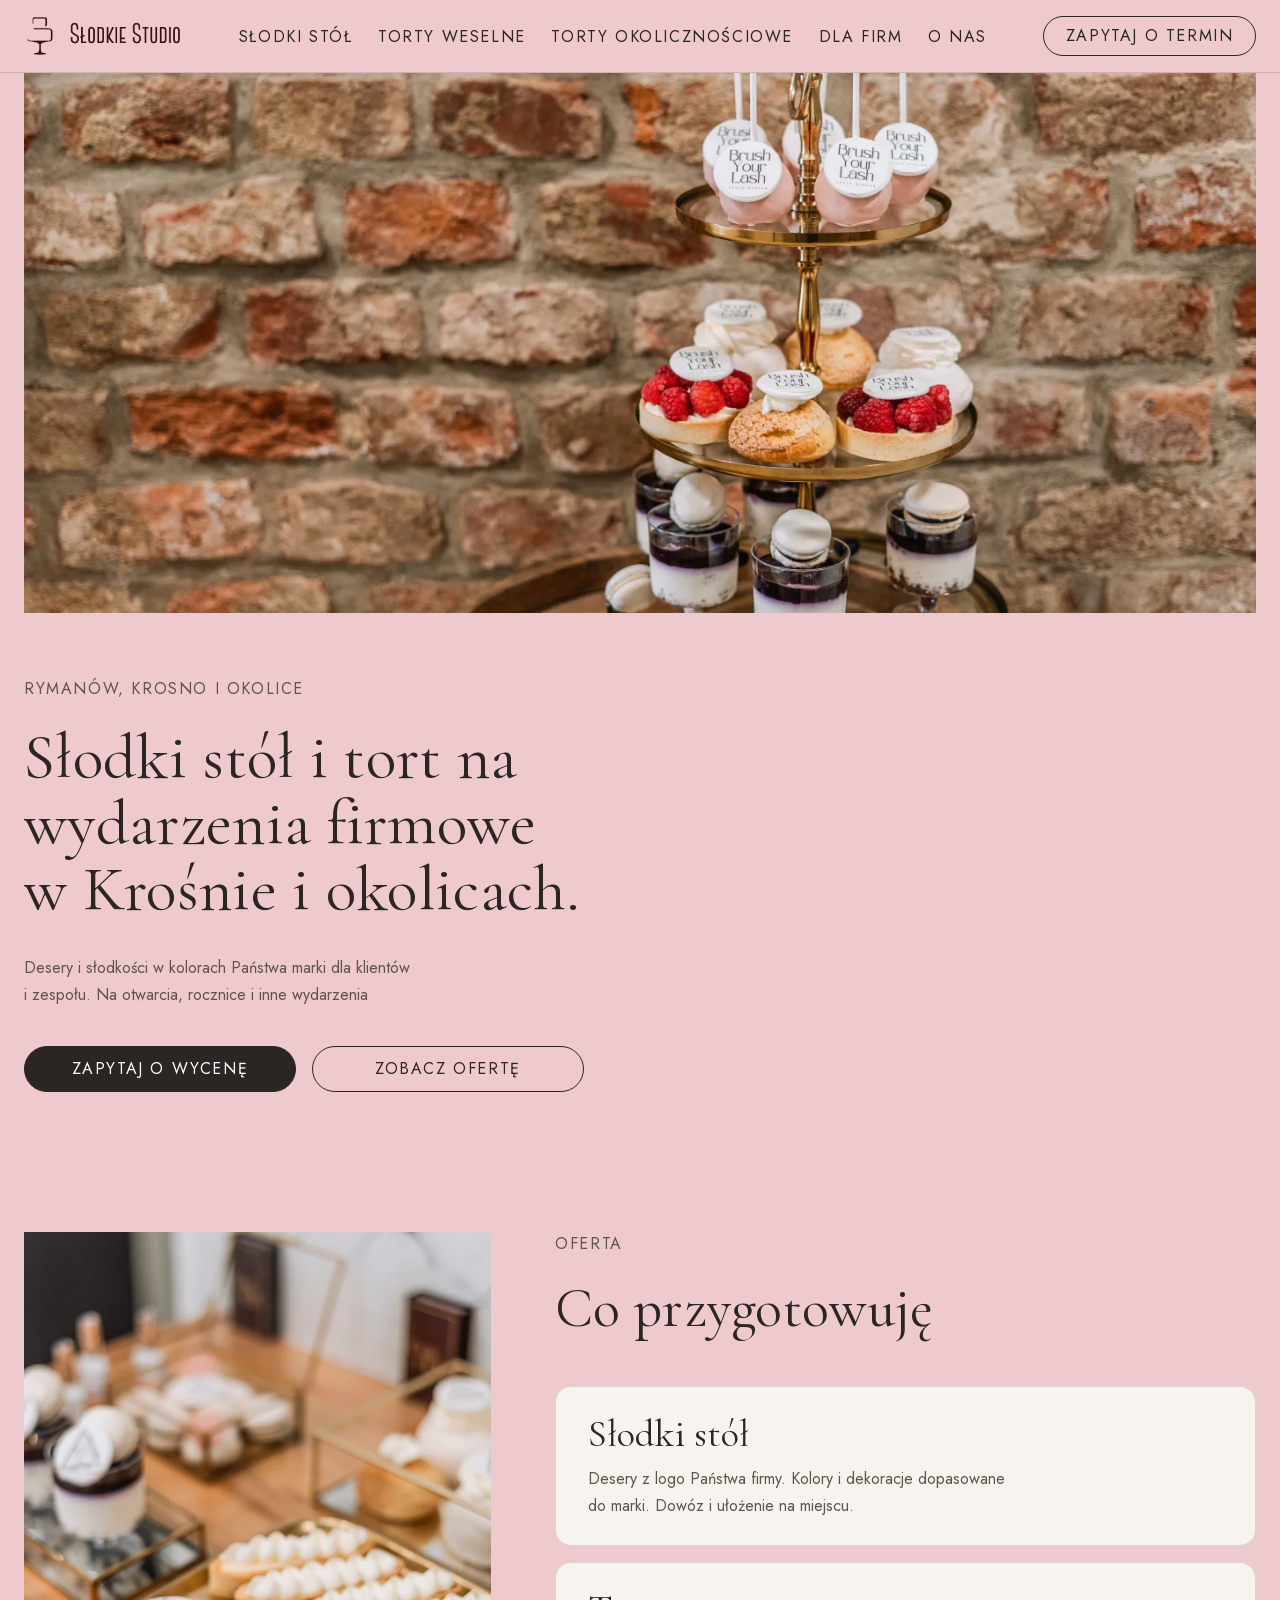
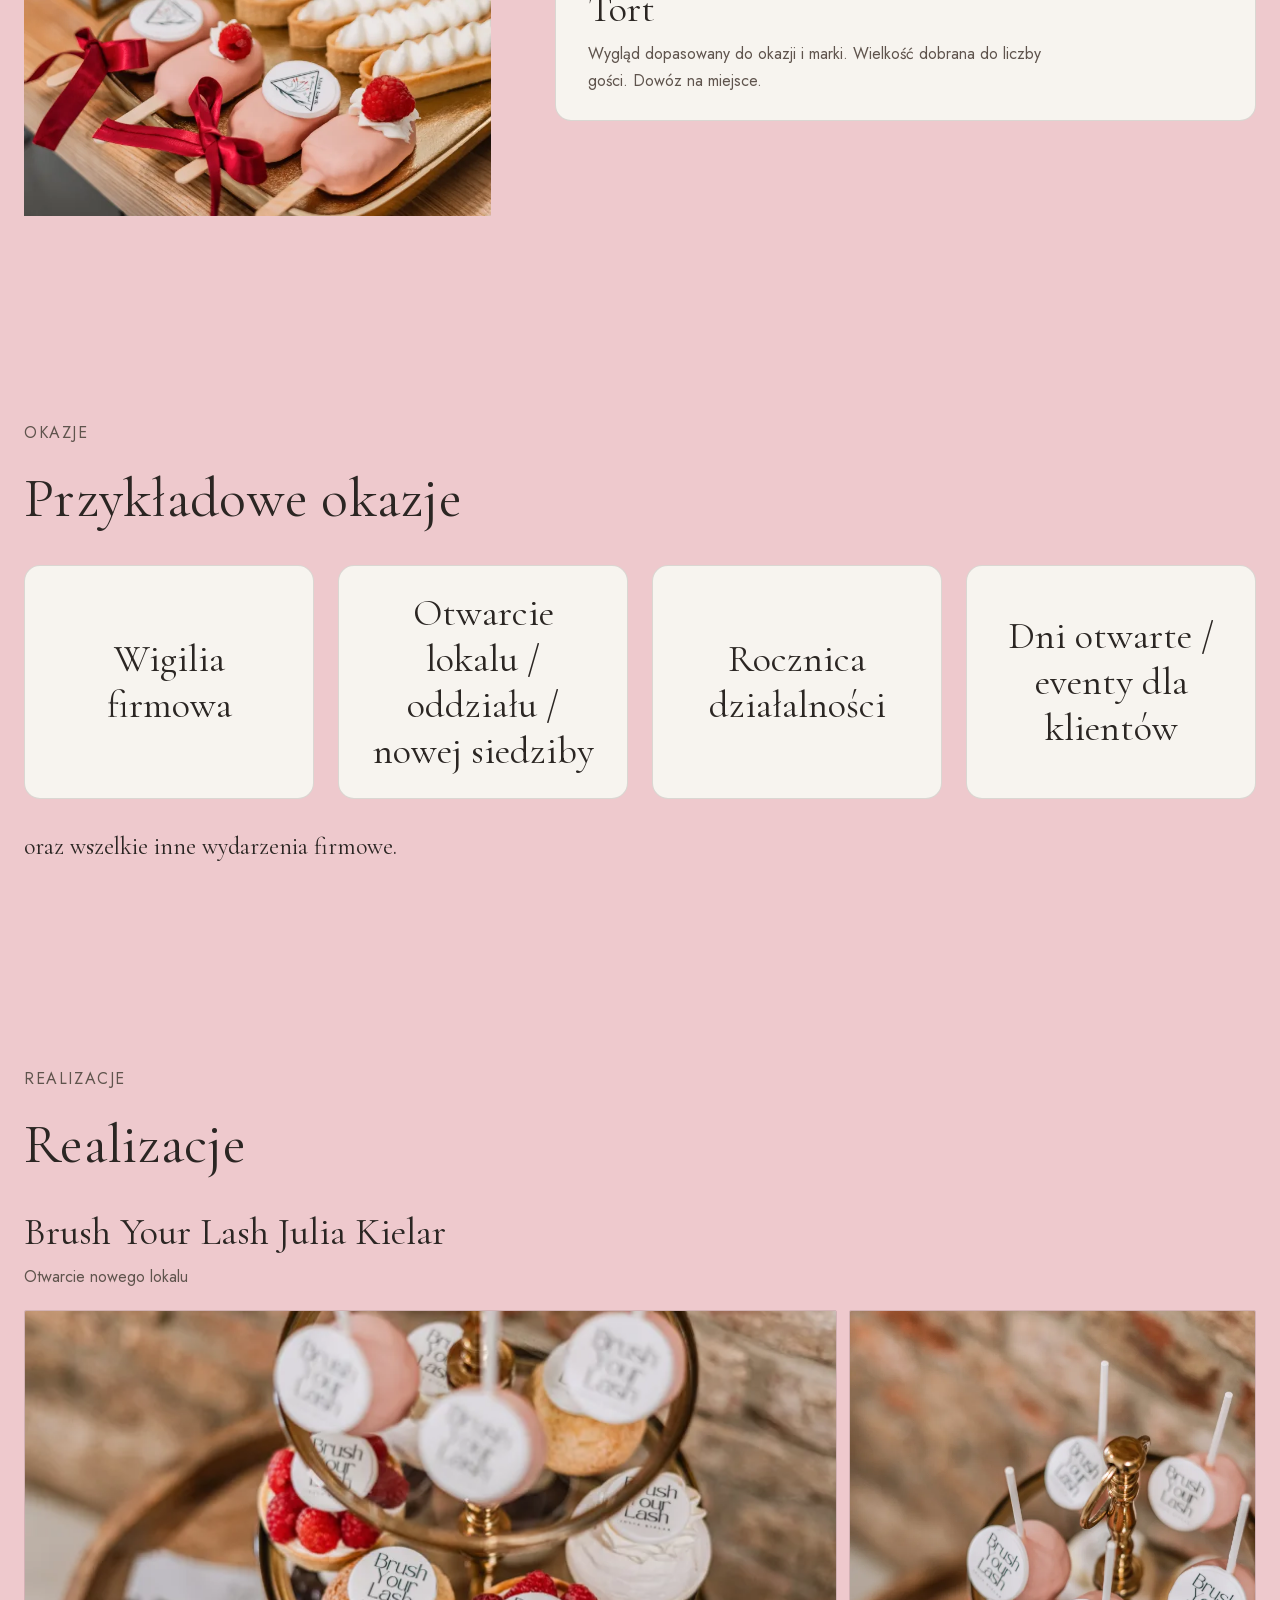
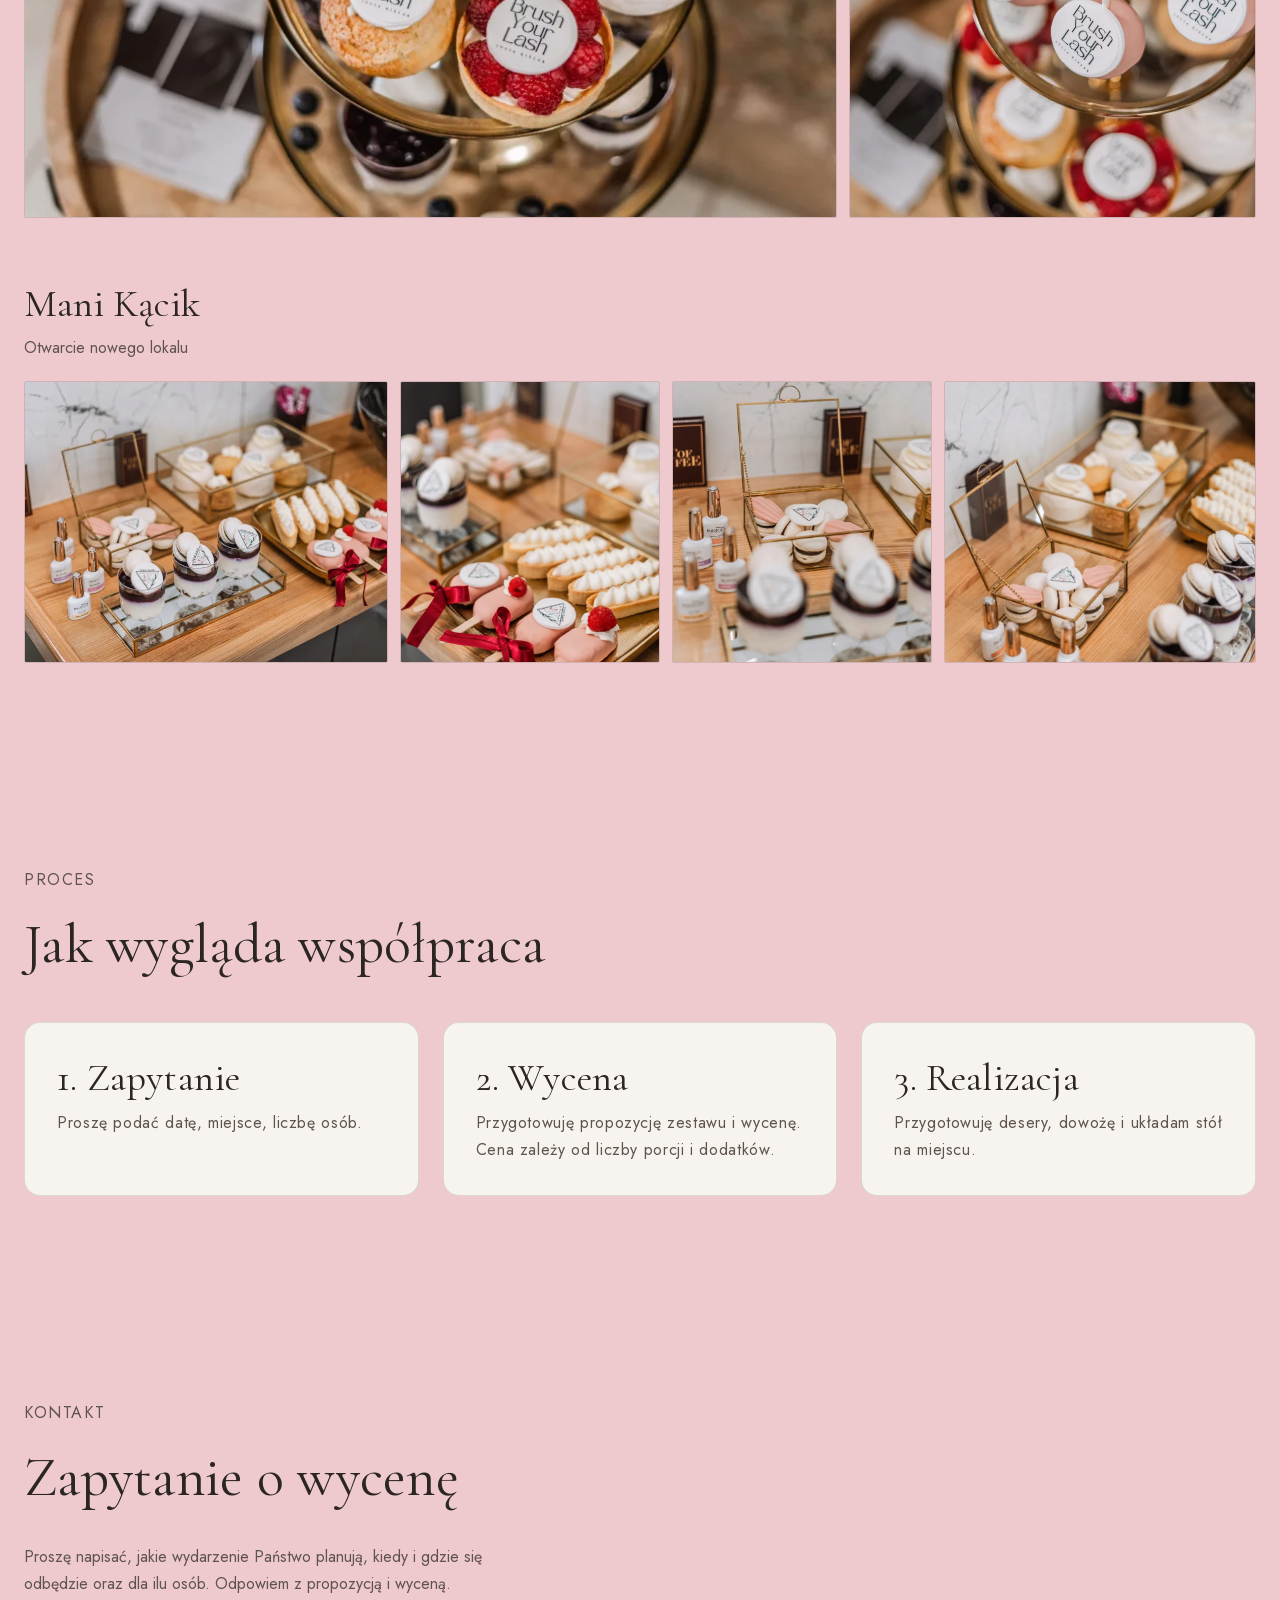
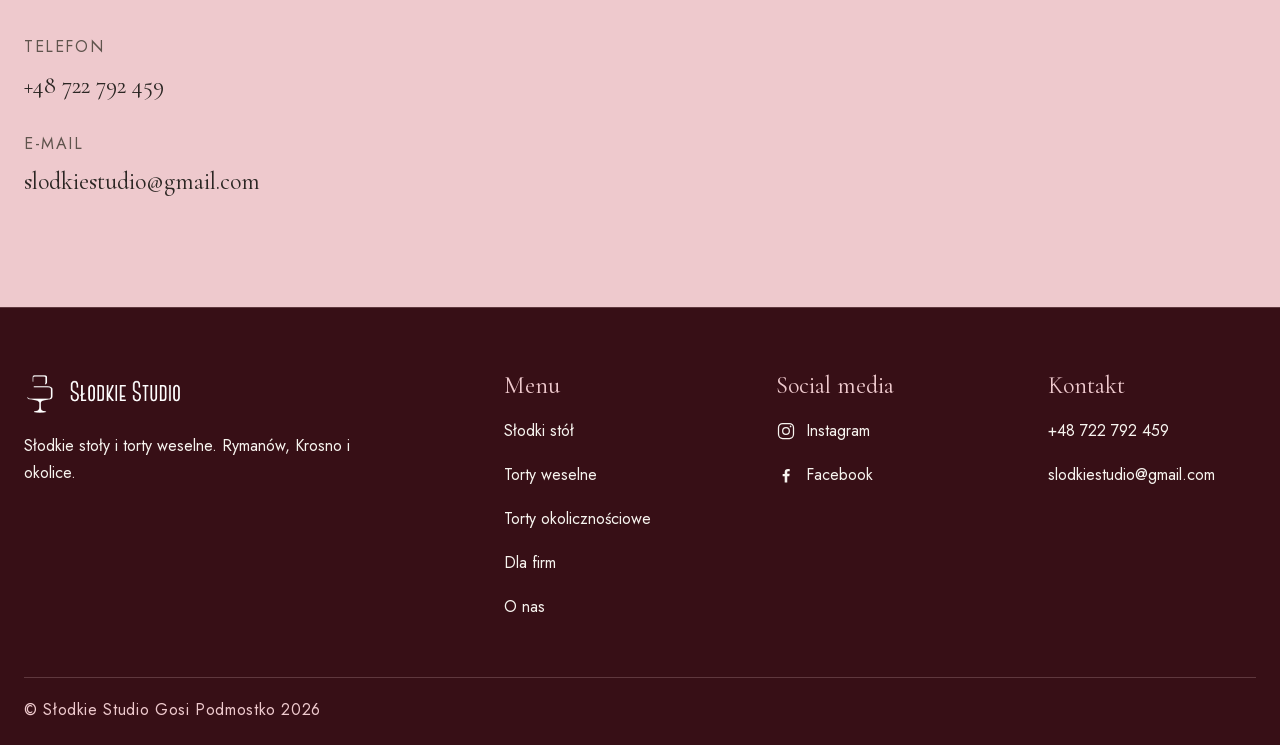
==== commit 264cae9a: "Design system - font sizes" ====
--- a/dla-firm/index.html
+++ b/dla-firm/index.html
@@ -176,18 +176,15 @@
                     </header>
                     <ol class="process-steps">
                         <li class="process-step">
-                            <span class="process-step-number">01</span>
-                            <h3 class="sub-section-title process-step-title">Zapytanie</h3>
+                            <h3 class="sub-section-title process-step-title">1. Zapytanie</h3>
                             <p class="paragraph process-step-text">Proszę podać datę, miejsce, liczbę osób.</p>
                         </li>
                         <li class="process-step">
-                            <span class="process-step-number">02</span>
-                            <h3 class="sub-section-title process-step-title">Wycena</h3>
+                            <h3 class="sub-section-title process-step-title">2. Wycena</h3>
                             <p class="paragraph process-step-text">Przygotowuję propozycję zestawu i&nbsp;wycenę. Cena zależy od&nbsp;liczby porcji i&nbsp;dodatków.</p>
                         </li>
                         <li class="process-step">
-                            <span class="process-step-number">03</span>
-                            <h3 class="sub-section-title process-step-title">Realizacja</h3>
+                            <h3 class="sub-section-title process-step-title">3. Realizacja</h3>
                             <p class="paragraph process-step-text">Przygotowuję desery, dowożę i układam stół na miejscu.</p>
                         </li>
                     </ol>
--- a/css/tokens.css
+++ b/css/tokens.css
@@ -31,9 +31,27 @@
     --border: 1px solid color-mix(in srgb, var(--brown) 20%, transparent);
 
     /* Typography */
+
+    /* Fonts */
     --ff-primary: "Jost", sans-serif;
     --ff-secondary: "Cormorant Garamond", serif;
-    --fw-body: 300;
+
+    /* Font weights */ 
+    --fw-regular: 400;
+
+    /* Font sizes — fluid */
+    --fs-h1: clamp(40px, 11vw, 64px);
+    --fs-h2: clamp(36px, 4.5vw, 56px);
+    --fs-h3: clamp(24px, 3vw, 40px);
+
+    /* Font sizes — fixed */
+    --fs-body: 16px;
+    --fs-body-large: 24px;
+
+    /* Letter spacing */
+    --tracking-tight: 0.005em;   /* nagłówki */
+    --tracking-normal: 0.04em;   /* tekst pomocniczy, footer, opinie */
+    --tracking-wide: 0.1em;      /* nawigacja, przyciski, CTA, eyebrow/labelki */
 
     /* Layout */
     --header-height: 72px;
--- a/css/styles.css
+++ b/css/styles.css
@@ -73,7 +73,7 @@
     grid-template-rows: auto 1fr auto;
     min-height: 100vh;
     font-family: var(--ff-primary);
-    font-weight: var(--fw-body);
+    font-weight: var(--fw-regular);
     background-color: var(--color-bg);
 }
 
@@ -108,8 +108,8 @@
 
 .button {
     font-family: var(--ff-primary);
-    font-size: 1rem;
-    letter-spacing: 0.08em;
+    font-size: var(--fs-body);
+    letter-spacing: var(--tracking-wide);
     text-transform: uppercase;
     cursor: pointer;
     padding: 0.75rem 1.5rem;
@@ -126,11 +126,12 @@
     justify-content: center;
     gap: 0.5rem;
     font-family: var(--ff-primary);
-    font-size: 12px;
-    font-weight: 400;
+    font-size: var(--fs-body);
+    font-weight: var(--fw-regular);
     line-height: 1;
-    letter-spacing: 0.15em;
+    letter-spacing: var(--tracking-wide);
     text-transform: uppercase;
+    white-space: nowrap;
     padding: 0.85rem 1.6rem;
     border: 1px solid var(--color-accent);
     border-radius: 999px;
@@ -199,10 +200,10 @@
 }
 
 .sub-section-title {
-    font-family: var(--ff-secondary);
-    font-size: 1.5rem;
-    font-weight: var(--fw-body);
-    letter-spacing: 0.06em;
+    font-size: var(--fs-h3);
+    font-family: var(--ff-secondary);
+    font-weight: var(--fw-regular);
+    letter-spacing: var(--tracking-tight);
     color: var(--color-brand);
     margin-bottom: 1rem;
 }
@@ -258,8 +259,8 @@
     max-width: 34ch;
     margin: 0 0 1.25rem;
     font-family: var(--ff-primary);
-    font-size: 15px;
-    font-weight: var(--fw-body);
+    font-size: var(--fs-body);
+    font-weight: var(--fw-regular);
     line-height: 1.7;
     color: var(--color-text-inverse);
 }
@@ -278,8 +279,8 @@
     gap: 0.6rem;
     min-height: 44px;
     font-family: var(--ff-primary);
-    font-size: 15px;
-    font-weight: 400;
+    font-size: var(--fs-body);
+    font-weight: var(--fw-regular);
     line-height: 1.4;
     color: var(--color-text-inverse);
     transition: color 0.2s ease;
@@ -309,10 +310,10 @@
 }
 
 .footer-heading {
+    font-size: var(--fs-body-large);
     margin: 0 0 0.5rem;
     font-family: var(--ff-secondary);
-    font-size: 1.375rem;
-    font-weight: 500;
+    font-weight: var(--fw-regular);
     line-height: 1.2;
     color: var(--color-accent-inverse);
 }
@@ -331,8 +332,8 @@
     align-items: center;
     min-height: 44px;
     font-family: var(--ff-primary);
-    font-size: 15px;
-    font-weight: 400;
+    font-size: var(--fs-body);
+    font-weight: var(--fw-regular);
     line-height: 1.4;
     color: var(--color-text-inverse);
     transition: color 0.2s ease;
@@ -349,8 +350,8 @@
     align-items: center;
     min-height: 44px;
     font-family: var(--ff-primary);
-    font-size: 15px;
-    font-weight: 400;
+    font-size: var(--fs-body);
+    font-weight: var(--fw-regular);
     line-height: 1.4;
     color: var(--color-text-inverse);
     transition: color 0.2s ease;
@@ -370,8 +371,8 @@
 .footer-bottom p {
     margin: 0;
     font-family: var(--ff-primary);
-    font-size: 13px;
-    letter-spacing: 0.04em;
+    font-size: var(--fs-body);
+    letter-spacing: var(--tracking-normal);
     color: var(--color-accent-inverse);
 }
 
@@ -420,20 +421,20 @@
 .ss-eyebrow {
     margin: 0 0 clamp(1rem, 2vw, 1.5rem);
     font-family: var(--ff-primary);
-    font-size: 12px;
-    font-weight: 400;
-    letter-spacing: 0.22em;
+    font-size: var(--fs-body);
+    font-weight: var(--fw-regular);
+    letter-spacing: var(--tracking-wide);
     text-transform: uppercase;
     color: var(--color-text-muted);
 }
 
 .ss-hero-title {
+    font-size: var(--fs-h1);
     margin: 0 0 clamp(1.25rem, 2.5vw, 2rem);
     font-family: var(--ff-secondary);
-    font-size: clamp(40px, 11vw, 64px);
-    font-weight: 500;
+    font-weight: var(--fw-regular);
     line-height: 1.03;
-    letter-spacing: 0.005em;
+    letter-spacing: var(--tracking-tight);
     color: var(--color-text);
 }
 
@@ -441,8 +442,8 @@
     max-width: 44ch;
     margin: 0 0 clamp(1.75rem, 3vw, 2.5rem);
     font-family: var(--ff-primary);
-    font-size: 17px;
-    font-weight: var(--fw-body);
+    font-size: var(--fs-body);
+    font-weight: var(--fw-regular);
     line-height: 1.7;
     color: var(--color-text-muted);
 }
@@ -460,12 +461,12 @@
 }
 
 .ss-title {
+    font-size: var(--fs-h2);
     margin: 0 0 clamp(1.5rem, 3vw, 2.25rem);
     font-family: var(--ff-secondary);
-    font-size: clamp(36px, 4.5vw, 64px);
-    font-weight: 500;
+    font-weight: var(--fw-regular);
     line-height: 1.08;
-    letter-spacing: 0.005em;
+    letter-spacing: var(--tracking-tight);
     color: var(--color-text);
 }
 
@@ -473,8 +474,8 @@
     max-width: 65ch;
     margin: 0 0 1.5rem;
     font-family: var(--ff-primary);
-    font-size: 17px;
-    font-weight: var(--fw-body);
+    font-size: var(--fs-body);
+    font-weight: var(--fw-regular);
     line-height: 1.7;
     color: var(--color-text-muted);
 }
@@ -483,7 +484,7 @@
     max-width: 70ch;
     margin: 0;
     font-family: var(--ff-primary);
-    font-size: 14px;
+    font-size: var(--fs-body);
     line-height: 1.6;
     color: var(--color-text-muted);
 }
@@ -524,10 +525,10 @@
 }
 
 .ss-card-title {
+    font-size: var(--fs-h3);
     margin: 1rem 1.25rem 0.35rem;
     font-family: var(--ff-secondary);
-    font-size: 1.5rem;
-    font-weight: 500;
+    font-weight: var(--fw-regular);
     line-height: 1.2;
     color: var(--color-text);
 }
@@ -545,10 +546,10 @@
 }
 
 .ss-taste-card-title {
-    margin: 0;
-    font-family: var(--ff-secondary);
-    font-size: clamp(20px, 2vw, 26px);
-    font-weight: 500;
+    font-size: var(--fs-h3);
+    margin: 0;
+    font-family: var(--ff-secondary);
+    font-weight: var(--fw-regular);
     line-height: 1.2;
     color: var(--color-text);
 }
@@ -570,8 +571,8 @@
     padding: 1.1rem 0;
     cursor: pointer;
     font-family: var(--ff-primary);
-    font-size: 17px;
-    font-weight: 400;
+    font-size: var(--fs-body);
+    font-weight: var(--fw-regular);
     line-height: 1.4;
     color: var(--color-text);
     list-style: none;
@@ -584,7 +585,7 @@
 .ss-faq-question::after {
     content: "+";
     font-family: var(--ff-secondary);
-    font-size: 1.5rem;
+    font-size: var(--fs-body-large);
     line-height: 1;
     color: var(--color-text-muted);
 }
@@ -606,8 +607,8 @@
     max-width: 70ch;
     margin: 0;
     font-family: var(--ff-primary);
-    font-size: 15px;
-    font-weight: var(--fw-body);
+    font-size: var(--fs-body);
+    font-weight: var(--fw-regular);
     line-height: 1.7;
     color: var(--color-text-muted);
 }
@@ -642,11 +643,6 @@
     }
 }
 
-@media (min-width: 900px) {
-    .ss-hero-title {
-        font-size: clamp(48px, 5vw, 72px);
-    }
-}
 
 @media (min-width: 1100px) {
     .ss-cards {
@@ -686,7 +682,7 @@
 
 .inner-header {
     display: grid;
-    grid-template-columns: 1fr auto 1fr;
+    grid-template-columns: auto 1fr auto;
     align-items: center;
     gap: 1.5rem;
     width: 100%;
@@ -724,7 +720,7 @@
 .nav-list {
     display: flex;
     align-items: center;
-    gap: clamp(1.25rem, 3vw, 2.5rem);
+    gap: clamp(1rem, 2vw, 2rem);
     margin: 0;
     padding: 0;
     list-style: none;
@@ -733,9 +729,9 @@
 .nav-list a {
     display: inline-block;
     font-family: var(--ff-primary);
-    font-size: 12px;
-    font-weight: 400;
-    letter-spacing: 0.15em;
+    font-size: var(--fs-body);
+    font-weight: var(--fw-regular);
+    letter-spacing: var(--tracking-wide);
     text-transform: uppercase;
     color: var(--color-text);
     transition: color 0.2s ease;
@@ -806,6 +802,21 @@
 .menu-toggle:focus-visible {
     outline: 2px solid var(--color-accent);
     outline-offset: 2px;
+}
+
+@media (min-width: 900px) and (max-width: 1249px) {
+    .inner-header {
+        gap: 0.75rem;
+        padding: 0 16px;
+    }
+
+    .nav-list {
+        gap: 0.5rem;
+    }
+
+    .header-cta {
+        letter-spacing: var(--tracking-wide);
+    }
 }
 
 /* Mobile */
@@ -866,7 +877,7 @@
     .nav-list a {
         display: block;
         padding: 1rem 0;
-        font-size: 13px;
+        font-size: var(--fs-body);
     }
 
     .nav-cta {
@@ -883,8 +894,8 @@
         justify-content: center;
         width: 100%;
         padding: 0.85rem 1.6rem;
-        font-size: 12px;
-        letter-spacing: 0.15em;
+        font-size: var(--fs-body);
+        letter-spacing: var(--tracking-wide);
     }
 
     .nav-list .nav-cta-link:hover,
@@ -919,20 +930,20 @@
 .offer-eyebrow {
     margin: 0 0 clamp(1rem, 2vw, 1.5rem);
     font-family: var(--ff-primary);
-    font-size: 12px;
-    font-weight: 400;
-    letter-spacing: 0.22em;
+    font-size: var(--fs-body);
+    font-weight: var(--fw-regular);
+    letter-spacing: var(--tracking-wide);
     text-transform: uppercase;
     color: var(--color-text-muted);
 }
 
 .offer-title {
+    font-size: var(--fs-h2);
     margin: 0 0 clamp(2rem, 4vw, 3rem);
     font-family: var(--ff-secondary);
-    font-size: clamp(36px, 4.5vw, 64px);
-    font-weight: 500;
+    font-weight: var(--fw-regular);
     line-height: 1.05;
-    letter-spacing: 0.005em;
+    letter-spacing: var(--tracking-tight);
     color: var(--color-text);
 }
 
@@ -963,10 +974,10 @@
 }
 
 .offer-item-title {
-    margin: 0;
-    font-family: var(--ff-secondary);
-    font-size: clamp(26px, 3vw, 38px);
-    font-weight: 500;
+    font-size: var(--fs-h3);
+    margin: 0;
+    font-family: var(--ff-secondary);
+    font-weight: var(--fw-regular);
     line-height: 1.1;
     color: var(--color-text);
 }
@@ -984,8 +995,8 @@
     max-width: 46ch;
     margin: 0.6rem 0 0;
     font-family: var(--ff-primary);
-    font-size: 16px;
-    font-weight: var(--fw-body);
+    font-size: var(--fs-body);
+    font-weight: var(--fw-regular);
     line-height: 1.7;
     color: var(--color-text-muted);
 }
@@ -996,8 +1007,8 @@
     gap: 0.4em;
     margin-top: 1rem;
     font-family: var(--ff-primary);
-    font-size: 16px;
-    font-weight: var(--fw-body);
+    font-size: var(--fs-body);
+    font-weight: var(--fw-regular);
     color: var(--color-accent);
     transition: transform 0.2s ease;
 }
@@ -1008,7 +1019,7 @@
 
 .offer-arrow {
     font-family: var(--ff-secondary);
-    font-size: clamp(22px, 2vw, 28px);
+    font-size: var(--fs-body-large);
     line-height: 1;
     color: var(--color-accent);
 }
@@ -1092,20 +1103,20 @@
 .process-eyebrow {
     margin: 0 0 clamp(1rem, 2vw, 1.5rem);
     font-family: var(--ff-primary);
-    font-size: 12px;
-    font-weight: 400;
-    letter-spacing: 0.22em;
+    font-size: var(--fs-body);
+    font-weight: var(--fw-regular);
+    letter-spacing: var(--tracking-wide);
     text-transform: uppercase;
     color: var(--color-text-muted);
 }
 
 .process-title {
-    margin: 0;
-    font-family: var(--ff-secondary);
-    font-size: clamp(36px, 4.5vw, 64px);
-    font-weight: 500;
+    font-size: var(--fs-h2);
+    margin: 0;
+    font-family: var(--ff-secondary);
+    font-weight: var(--fw-regular);
     line-height: 1.05;
-    letter-spacing: 0.005em;
+    letter-spacing: var(--tracking-tight);
     color: var(--color-text);
 }
 
@@ -1128,31 +1139,22 @@
     border-radius: 16px;
 }
 
-.process-step-number {
-    display: block;
-    margin-bottom: 0.75rem;
-    font-family: var(--ff-secondary);
-    font-size: 2rem;
-    line-height: 1;
-    color: var(--color-text-muted);
-}
-
 .process-step-title {
+    font-size: var(--fs-h3);
     margin: 0 0 0.5rem;
     font-family: var(--ff-secondary);
-    font-size: 1.5rem;
-    font-weight: var(--fw-body);
-    letter-spacing: 0.06em;
-    color: var(--color-brand);
+    font-weight: var(--fw-regular);
+    letter-spacing: var(--tracking-tight);
+    color: var(--color-text);
 }
 
 .process-step-text {
     margin: 0;
-    font-size: 16px;
-    font-weight: var(--fw-body);
+    font-size: var(--fs-body);
+    font-weight: var(--fw-regular);
     line-height: 1.7;
-    letter-spacing: 0.01em;
-    color: var(--color-brand);
+    letter-spacing: var(--tracking-normal);
+    color: var(--color-text-muted);
 }
 
 @media (min-width: 768px) {
@@ -1184,20 +1186,20 @@
 .contact-eyebrow {
     margin: 0 0 clamp(1rem, 2vw, 1.5rem);
     font-family: var(--ff-primary);
-    font-size: 12px;
-    font-weight: 400;
-    letter-spacing: 0.22em;
+    font-size: var(--fs-body);
+    font-weight: var(--fw-regular);
+    letter-spacing: var(--tracking-wide);
     text-transform: uppercase;
     color: var(--color-text-muted);
 }
 
 .contact-title {
+    font-size: var(--fs-h2);
     margin: 0 0 clamp(1.5rem, 3vw, 2.25rem);
     font-family: var(--ff-secondary);
-    font-size: clamp(36px, 4.5vw, 64px);
-    font-weight: 500;
+    font-weight: var(--fw-regular);
     line-height: 1.05;
-    letter-spacing: 0.005em;
+    letter-spacing: var(--tracking-tight);
     color: var(--color-text);
 }
 
@@ -1205,8 +1207,8 @@
     max-width: 52ch;
     margin: 0 0 clamp(1.75rem, 3vw, 2.5rem);
     font-family: var(--ff-primary);
-    font-size: 17px;
-    font-weight: var(--fw-body);
+    font-size: var(--fs-body);
+    font-weight: var(--fw-regular);
     line-height: 1.7;
     color: var(--color-text-muted);
 }
@@ -1226,9 +1228,9 @@
 
 .contact-label {
     font-family: var(--ff-primary);
-    font-size: 12px;
-    font-weight: 400;
-    letter-spacing: 0.22em;
+    font-size: var(--fs-body);
+    font-weight: var(--fw-regular);
+    letter-spacing: var(--tracking-wide);
     text-transform: uppercase;
     color: var(--color-text-muted);
 }
@@ -1236,8 +1238,8 @@
 .contact-value {
     margin: 0;
     font-family: var(--ff-secondary);
-    font-size: clamp(20px, 2.5vw, 28px);
-    font-weight: 500;
+    font-size: var(--fs-body-large);
+    font-weight: var(--fw-regular);
     line-height: 1.2;
     font-variant-numeric: oldstyle-nums;
     color: var(--color-text);
@@ -1271,12 +1273,12 @@
 }
 
 .reviews-title {
-    margin: 0;
-    font-family: var(--ff-secondary);
-    font-size: clamp(36px, 4.5vw, 64px);
-    font-weight: 500;
+    font-size: var(--fs-h2);
+    margin: 0;
+    font-family: var(--ff-secondary);
+    font-weight: var(--fw-regular);
     line-height: 1.05;
-    letter-spacing: 0.005em;
+    letter-spacing: var(--tracking-tight);
     color: var(--color-text);
 }
 
@@ -1288,7 +1290,7 @@
     gap: 0.25rem;
     margin: 0 0 clamp(1.75rem, 3vw, 2.5rem);
     font-family: var(--ff-primary);
-    font-size: 15px;
+    font-size: var(--fs-body);
     line-height: 1.6;
     color: var(--color-text-muted);
 }
@@ -1308,7 +1310,7 @@
 }
 
 .reviews-stat {
-    font-weight: 500;
+    font-weight: var(--fw-regular);
     color: var(--color-text);
 }
 
@@ -1342,8 +1344,8 @@
     margin: 0;
     font-family: var(--ff-secondary);
     font-style: italic;
-    font-weight: 400;
-    font-size: clamp(22px, 1.6vw, 24px);
+    font-weight: var(--fw-regular);
+    font-size: var(--fs-body-large);
     line-height: 1.45;
     color: var(--color-text);
 }
@@ -1358,14 +1360,14 @@
 
 .review-author {
     font-family: var(--ff-primary);
-    font-size: 14px;
-    font-weight: 400;
+    font-size: var(--fs-body);
+    font-weight: var(--fw-regular);
     color: var(--color-text-muted);
 }
 
 .review-detail {
     font-family: var(--ff-primary);
-    font-size: 13px;
+    font-size: var(--fs-body);
     color: var(--color-text-muted);
 }
 
@@ -1375,8 +1377,8 @@
     display: inline-block;
     margin-top: clamp(2rem, 4vw, 3rem);
     font-family: var(--ff-primary);
-    font-size: 14px;
-    letter-spacing: 0.04em;
+    font-size: var(--fs-body);
+    letter-spacing: var(--tracking-normal);
     color: var(--color-text);
     text-decoration: underline;
     text-underline-offset: 4px;
--- a/css/dla-firm.css
+++ b/css/dla-firm.css
@@ -72,14 +72,14 @@
 }
 
 .df-occasion-cards .ss-taste-card-title {
-    font-size: clamp(18px, 1.6vw, 22px);
+    font-size: var(--fs-h3);
 }
 
 .df-occasions-more {
     margin: 0;
     font-family: var(--ff-secondary);
-    font-size: clamp(20px, 2.2vw, 28px);
-    font-weight: 500;
+    font-size: var(--fs-body-large);
+    font-weight: var(--fw-regular);
     line-height: 1.3;
     color: var(--color-text);
 }
@@ -92,10 +92,10 @@
 }
 
 .df-realization-title {
+    font-size: var(--fs-h3);
     margin: 0 0 0.5rem;
     font-family: var(--ff-secondary);
-    font-size: clamp(24px, 3vw, 34px);
-    font-weight: 500;
+    font-weight: var(--fw-regular);
     line-height: 1.15;
     color: var(--color-text);
 }
@@ -104,8 +104,8 @@
     max-width: 60ch;
     margin: 0 0 1.25rem;
     font-family: var(--ff-primary);
-    font-size: 17px;
-    font-weight: var(--fw-body);
+    font-size: var(--fs-body);
+    font-weight: var(--fw-regular);
     line-height: 1.7;
     color: var(--color-text-muted);
 }
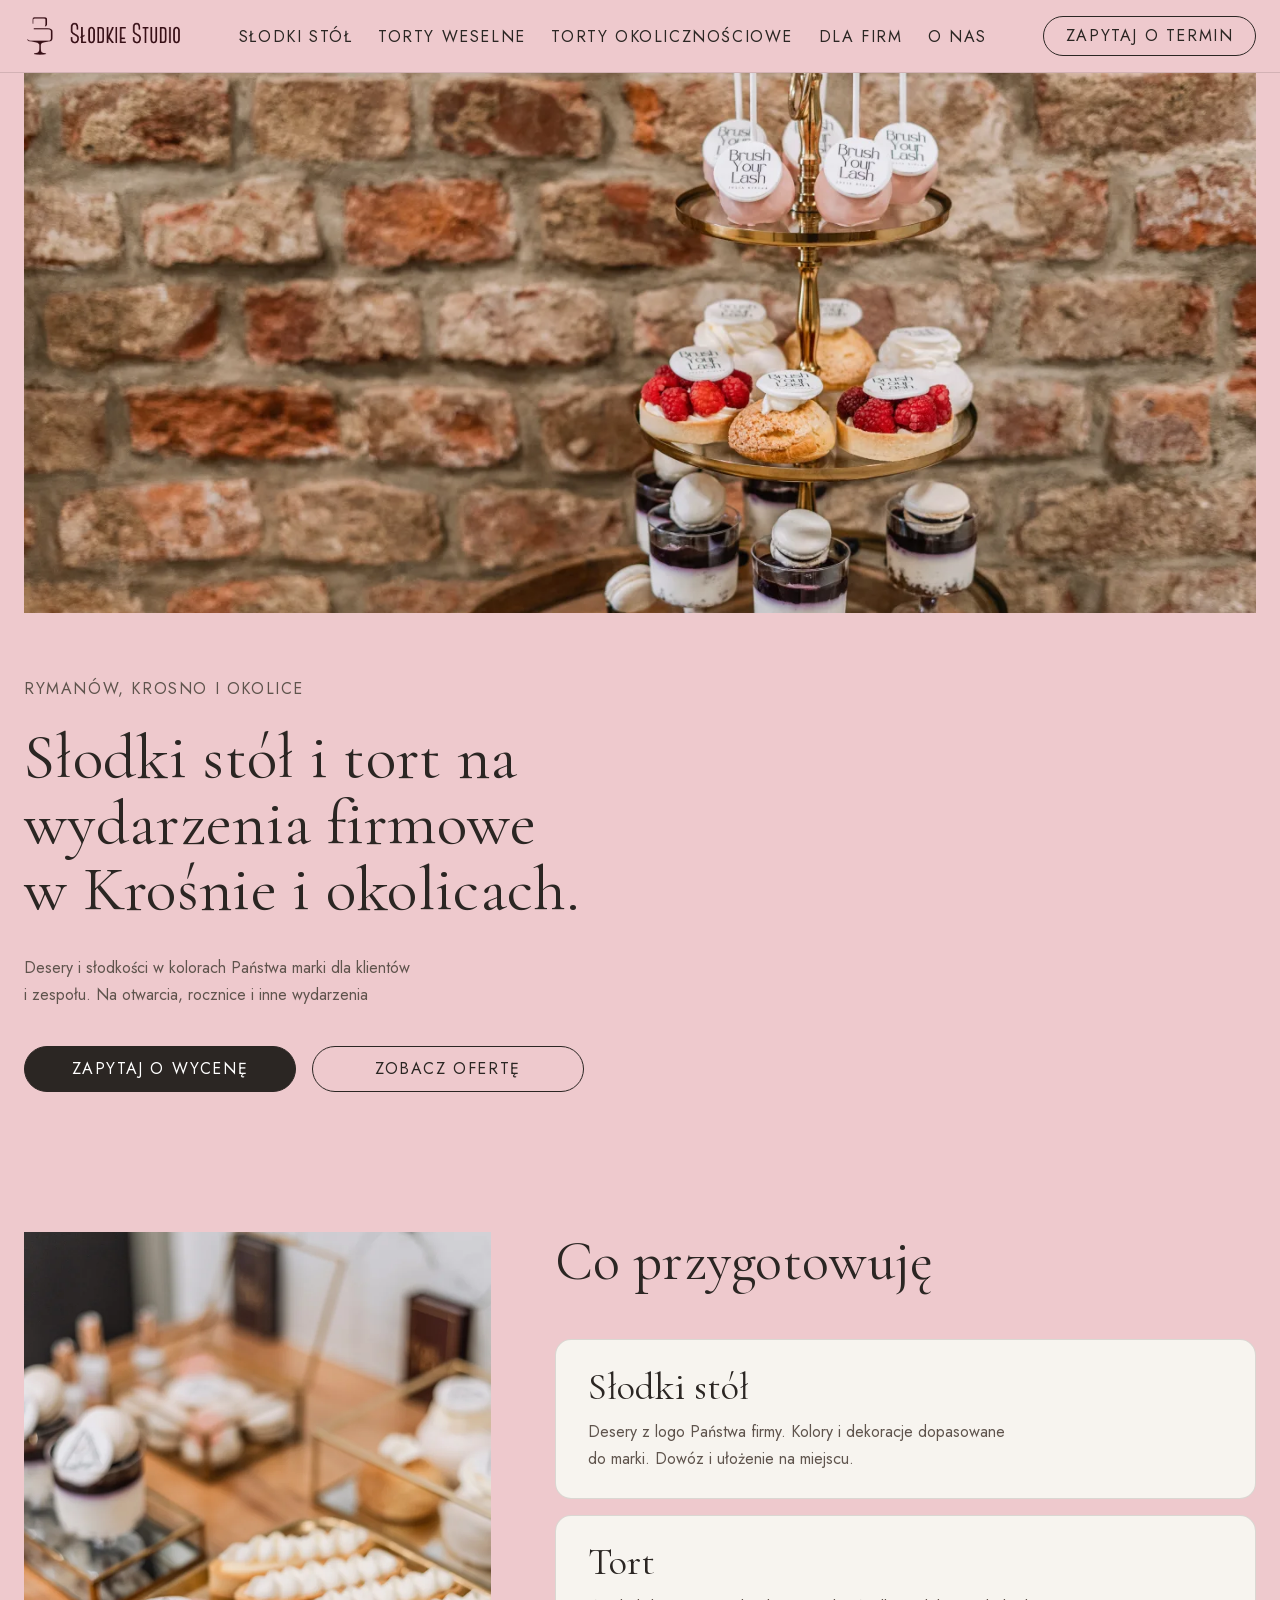
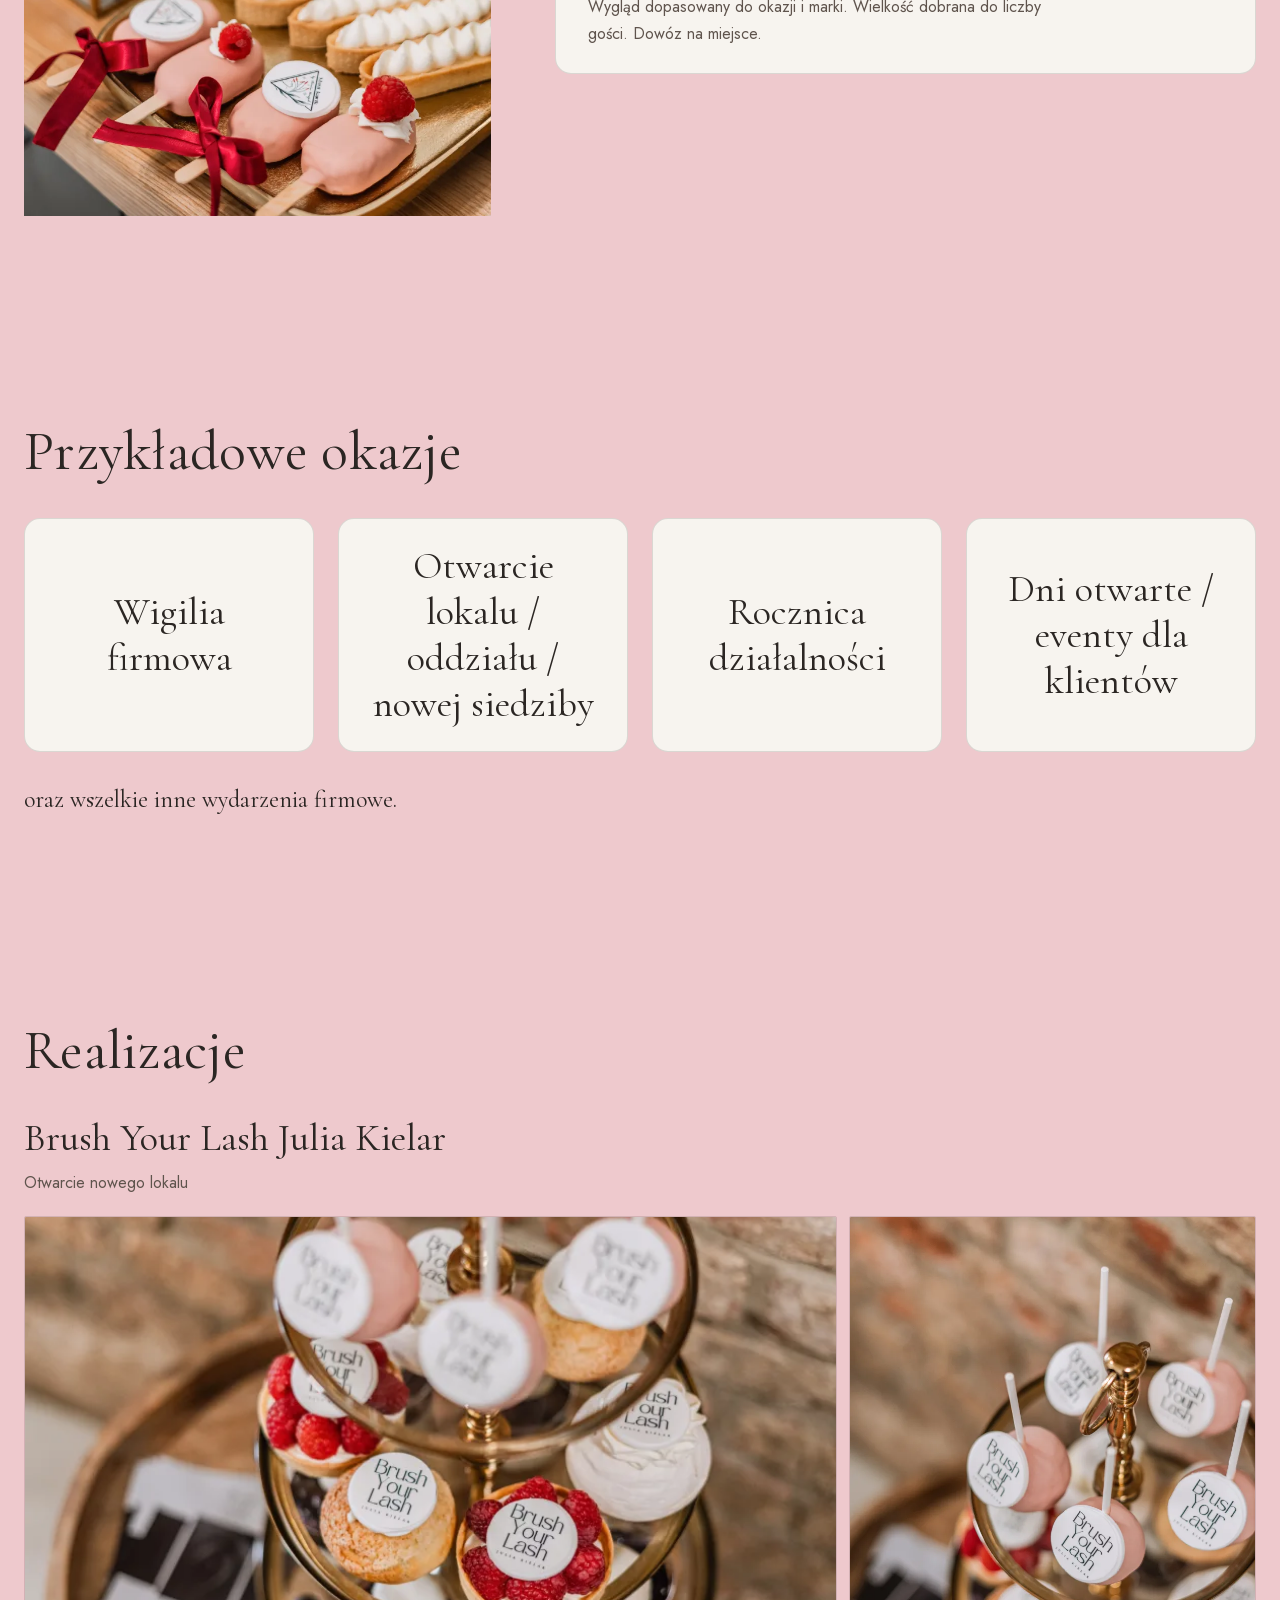
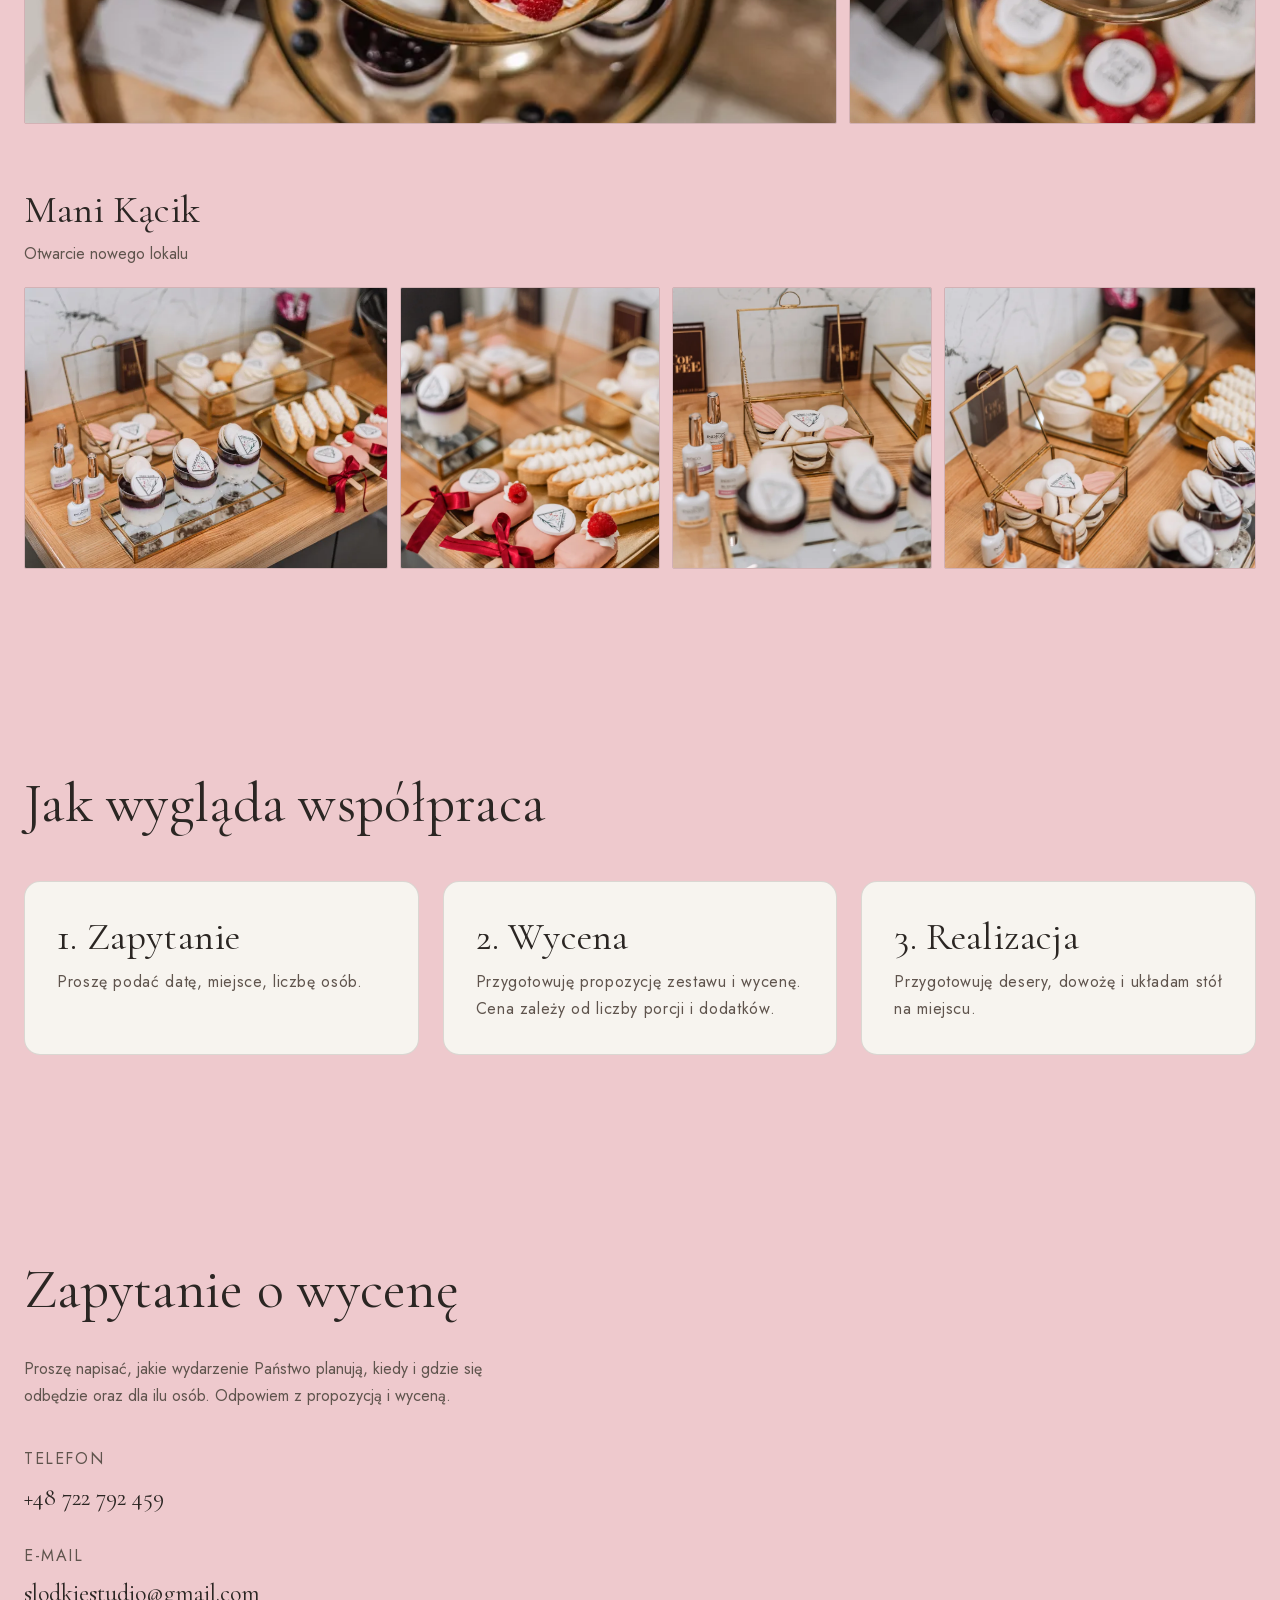
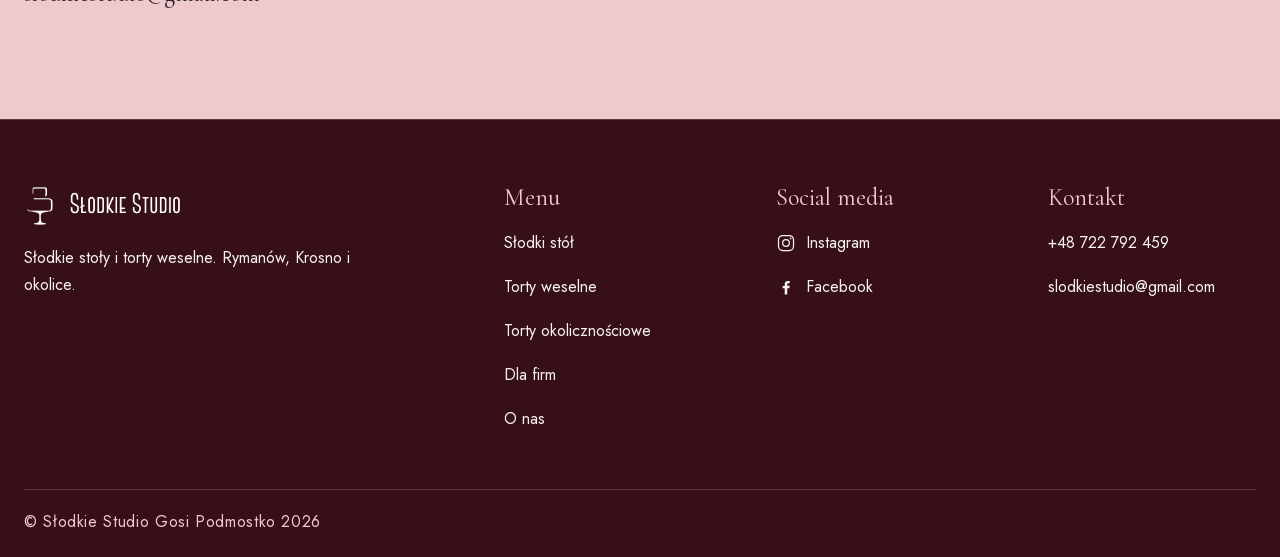
==== commit 0ae86b37: "Removing eyebrow for sections" ====
--- a/dla-firm/index.html
+++ b/dla-firm/index.html
@@ -57,7 +57,6 @@
             <section id="oferta" class="section offer" aria-labelledby="df-offer-title">
                 <div class="offer-inner">
                     <div class="offer-content">
-                        <p class="offer-eyebrow">Oferta</p>
                         <h2 id="df-offer-title" class="offer-title">Co przygotowuję</h2>
                         <ul class="offer-list">
                             <li class="offer-item">
@@ -87,7 +86,6 @@
 
             <section id="okazje" class="section ss-section" aria-labelledby="df-occasions-title">
                 <div class="ss-inner">
-                    <p class="ss-eyebrow">Okazje</p>
                     <h2 id="df-occasions-title" class="ss-title">Przykładowe okazje</h2>
                     <ul class="df-occasion-cards">
                         <li class="ss-taste-card"><h3 class="ss-taste-card-title">Wigilia firmowa</h3></li>
@@ -101,7 +99,6 @@
 
             <section id="realizacje" class="section ss-section" aria-labelledby="df-realizations-title">
                 <div class="ss-inner">
-                    <p class="ss-eyebrow">Realizacje</p>
                     <h2 id="df-realizations-title" class="ss-title">Realizacje</h2>
                     <div class="df-realizations">
                         <article class="df-realization">
@@ -171,7 +168,6 @@
             <section id="proces" class="section process" aria-labelledby="df-process-title">
                 <div class="process-inner">
                     <header class="process-head">
-                        <p class="process-eyebrow">Proces</p>
                         <h2 id="df-process-title" class="process-title">Jak wygląda współpraca</h2>
                     </header>
                     <ol class="process-steps">
@@ -194,7 +190,6 @@
             <span id="contact" aria-hidden="true"></span>
             <section id="kontakt" class="section contact" aria-labelledby="df-contact-title">
                 <div class="contact-inner">
-                    <p class="contact-eyebrow">Kontakt</p>
                     <h2 id="df-contact-title" class="contact-title">Zapytanie o wycenę</h2>
                     <p class="contact-lead">Proszę napisać, jakie wydarzenie Państwo planują, kiedy i&nbsp;gdzie się odbędzie oraz dla ilu osób. Odpowiem z&nbsp;propozycją i&nbsp;wyceną.</p>
                     <dl class="contact-details">
--- a/css/styles.css
+++ b/css/styles.css
@@ -927,16 +927,6 @@
 
 /* Headings */
 
-.offer-eyebrow {
-    margin: 0 0 clamp(1rem, 2vw, 1.5rem);
-    font-family: var(--ff-primary);
-    font-size: var(--fs-body);
-    font-weight: var(--fw-regular);
-    letter-spacing: var(--tracking-wide);
-    text-transform: uppercase;
-    color: var(--color-text-muted);
-}
-
 .offer-title {
     font-size: var(--fs-h2);
     margin: 0 0 clamp(2rem, 4vw, 3rem);
@@ -1098,16 +1088,6 @@
 
 .process-head {
     margin-bottom: clamp(2rem, 4vw, 3rem);
-}
-
-.process-eyebrow {
-    margin: 0 0 clamp(1rem, 2vw, 1.5rem);
-    font-family: var(--ff-primary);
-    font-size: var(--fs-body);
-    font-weight: var(--fw-regular);
-    letter-spacing: var(--tracking-wide);
-    text-transform: uppercase;
-    color: var(--color-text-muted);
 }
 
 .process-title {
@@ -1183,16 +1163,6 @@
     padding: 0 24px;
 }
 
-.contact-eyebrow {
-    margin: 0 0 clamp(1rem, 2vw, 1.5rem);
-    font-family: var(--ff-primary);
-    font-size: var(--fs-body);
-    font-weight: var(--fw-regular);
-    letter-spacing: var(--tracking-wide);
-    text-transform: uppercase;
-    color: var(--color-text-muted);
-}
-
 .contact-title {
     font-size: var(--fs-h2);
     margin: 0 0 clamp(1.5rem, 3vw, 2.25rem);
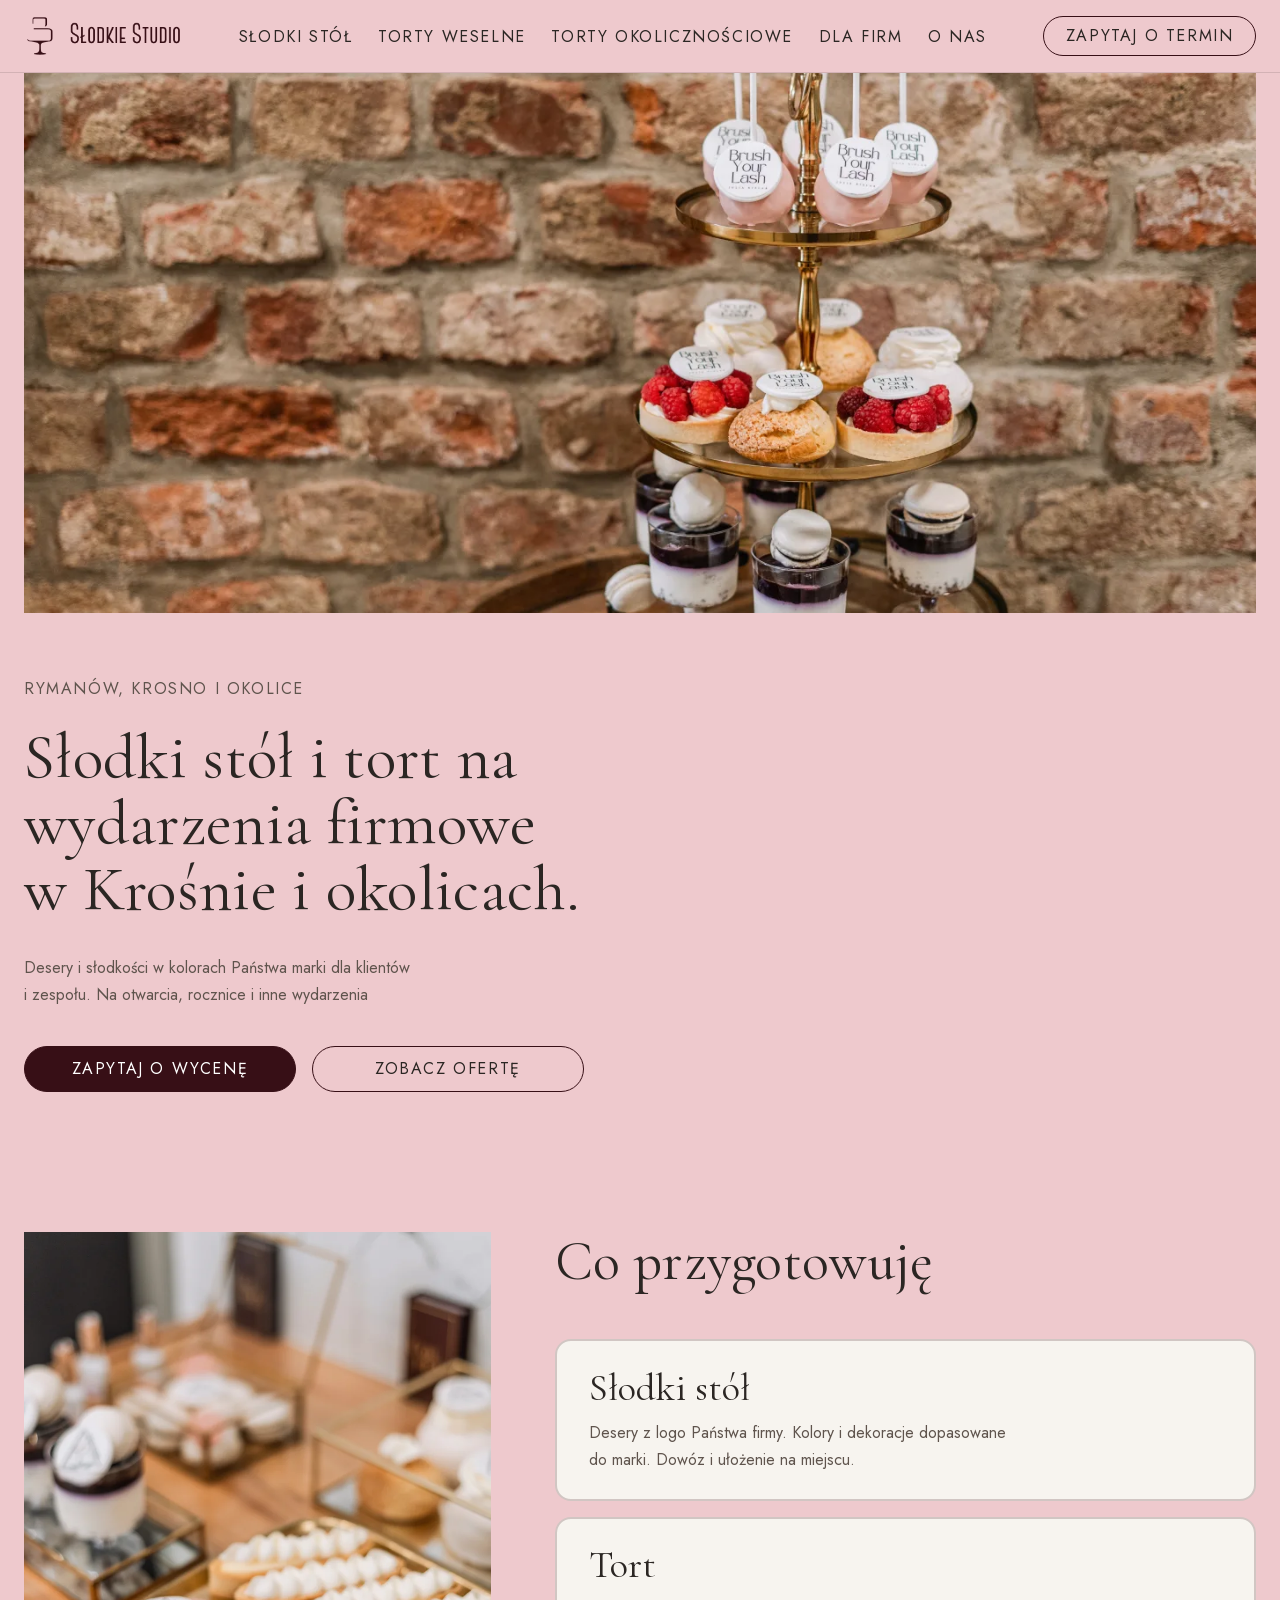
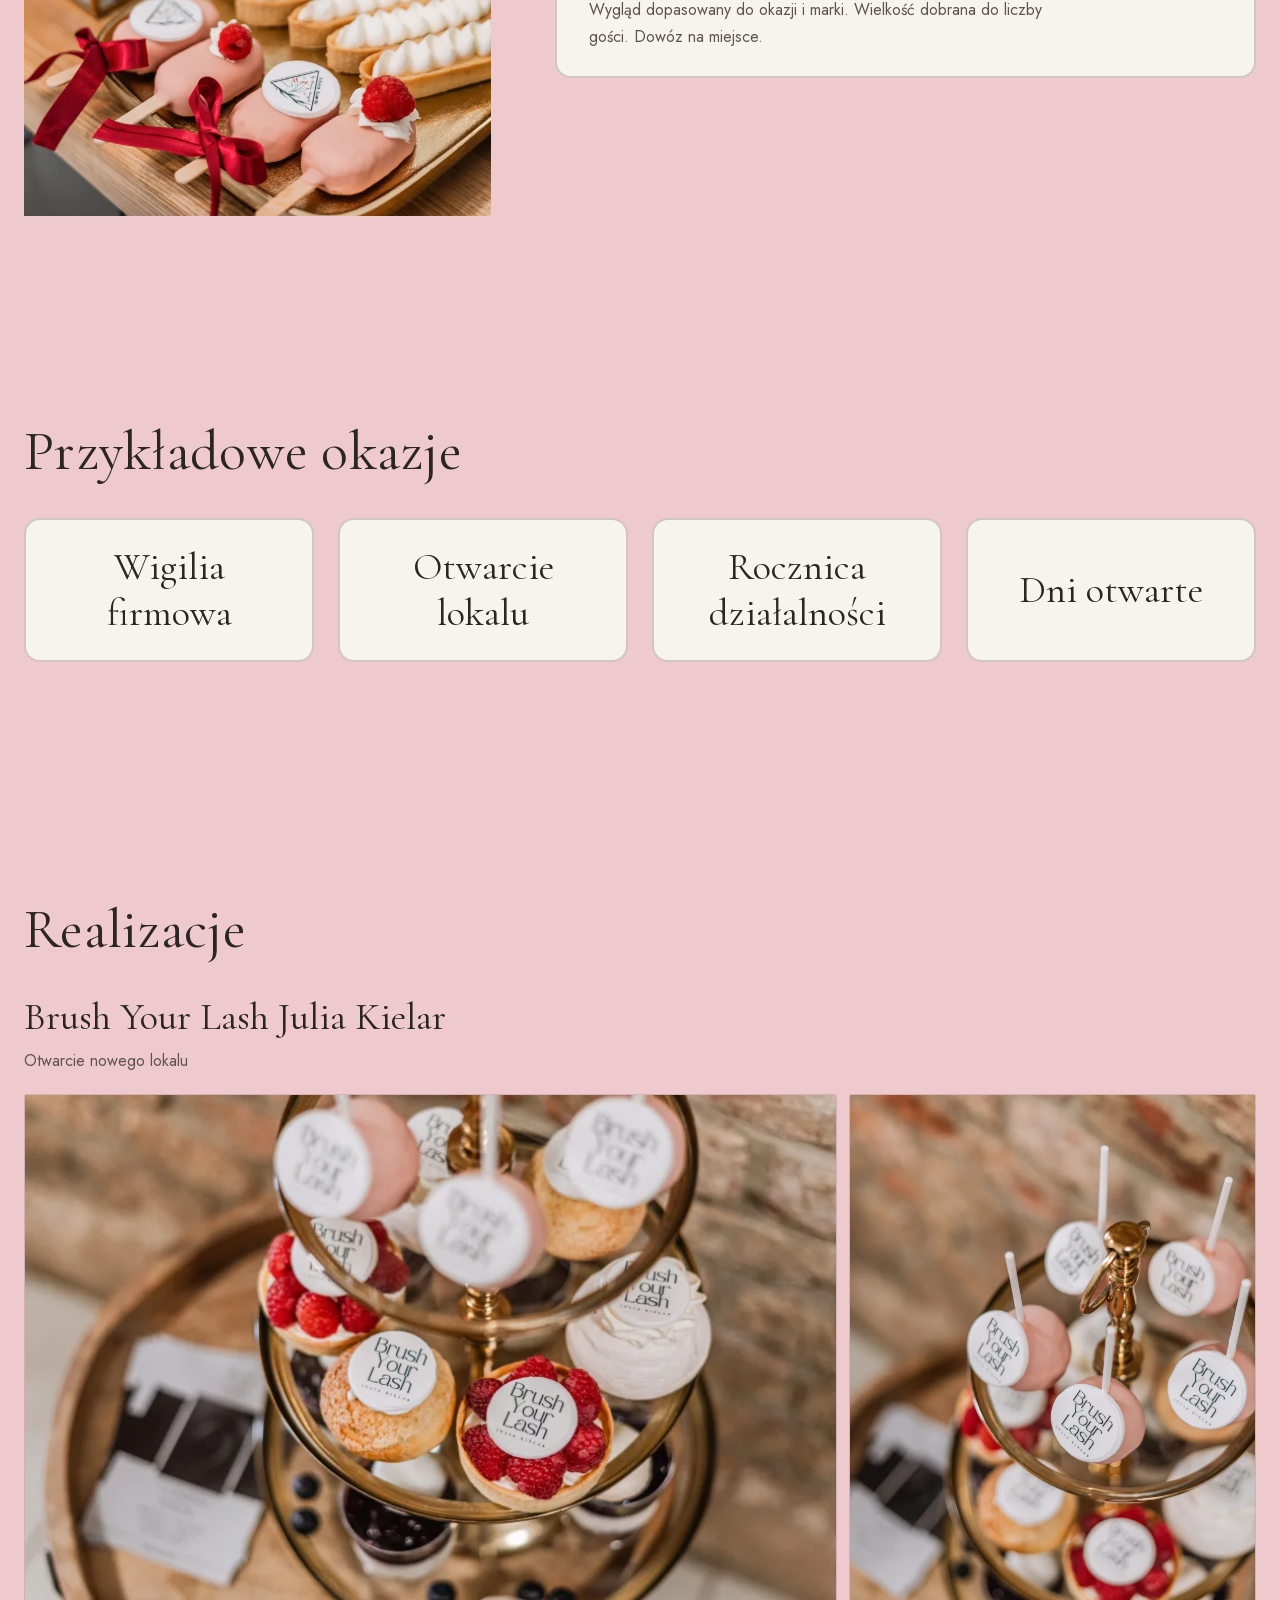
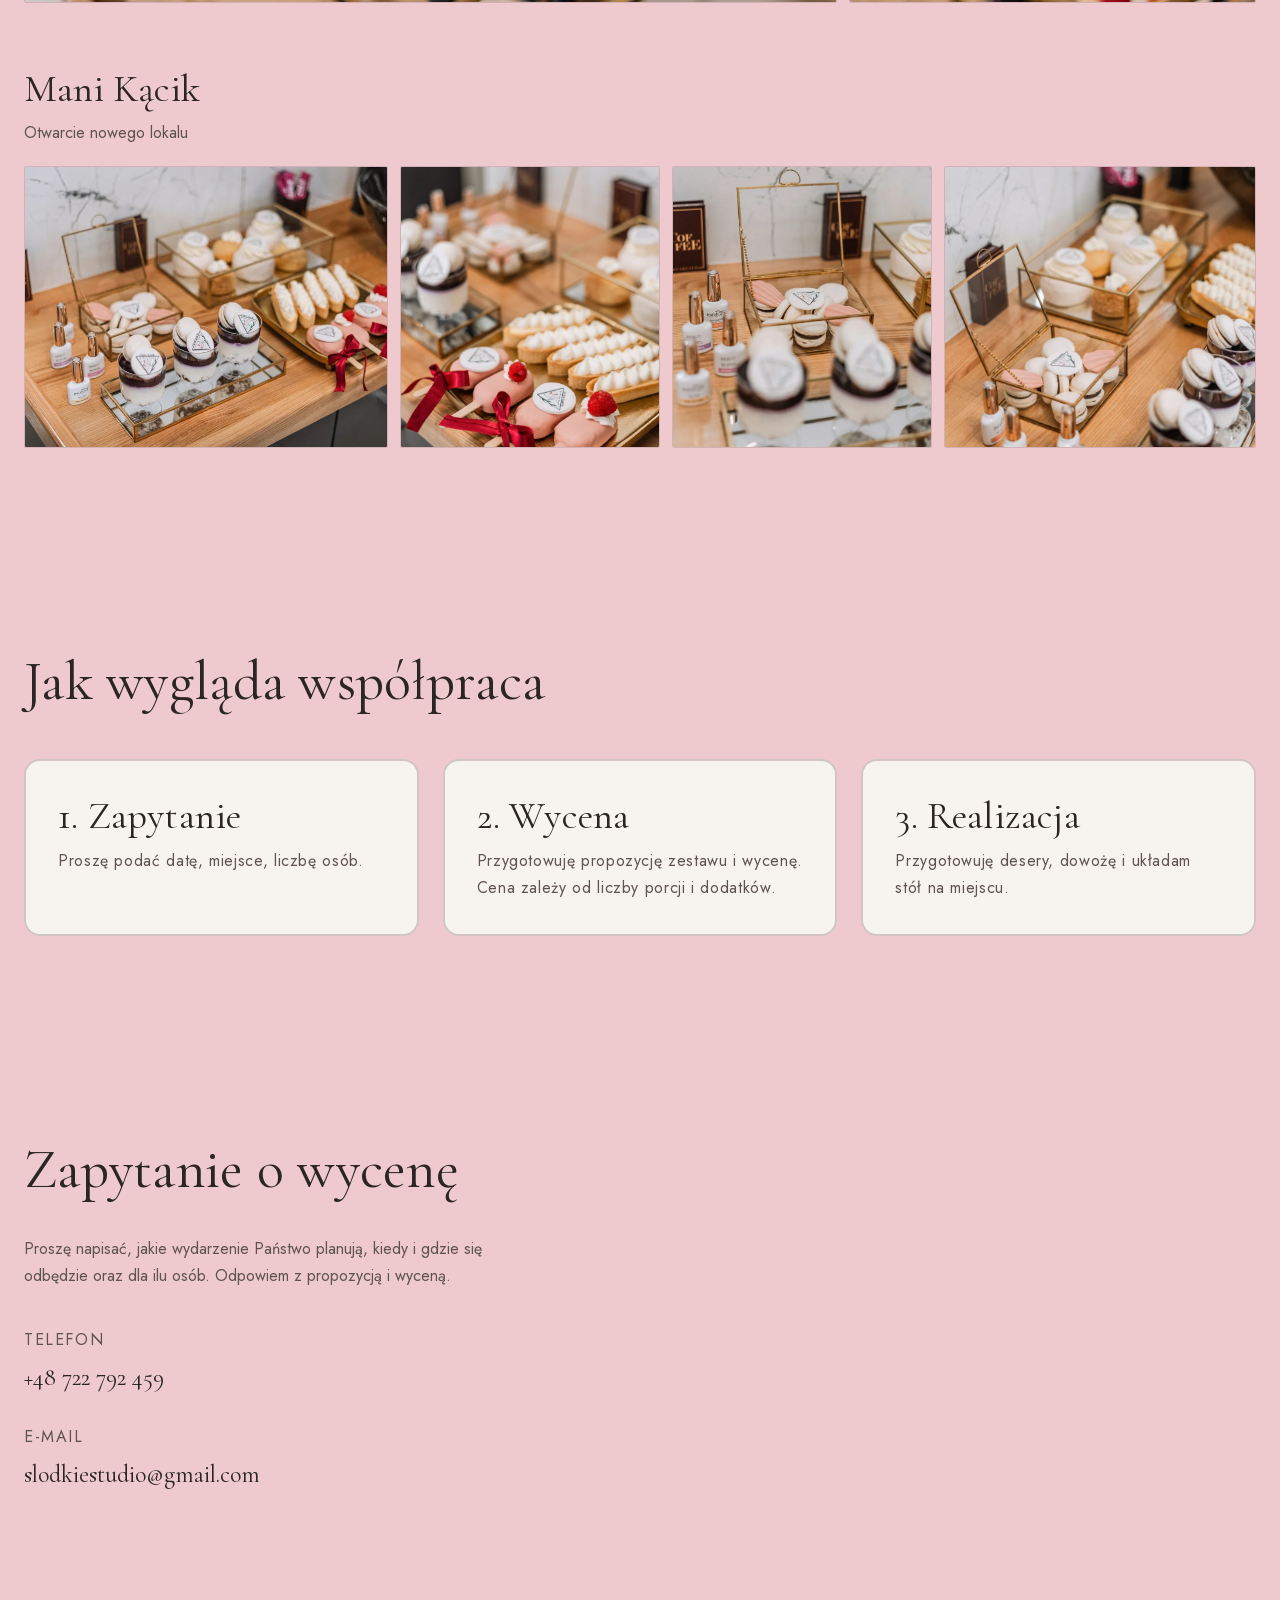
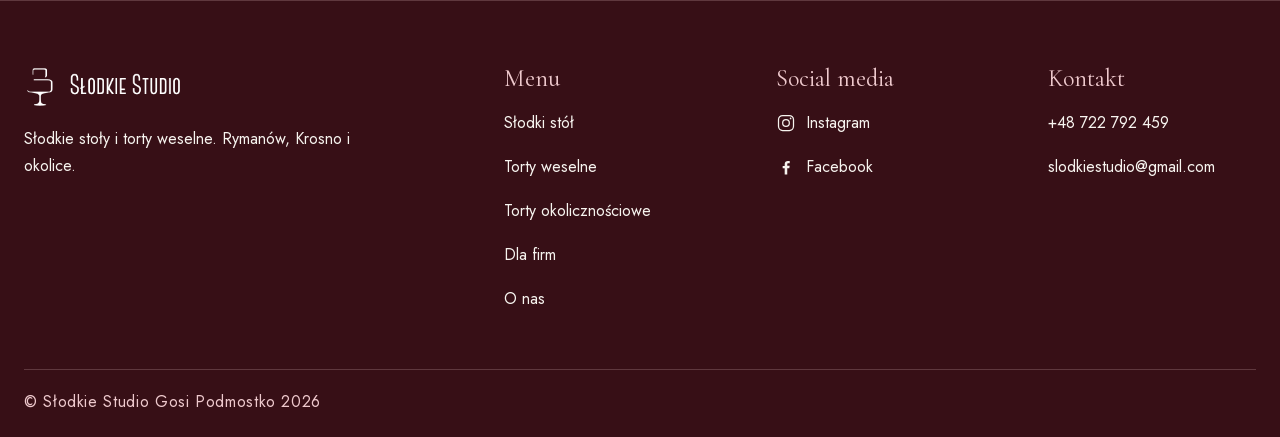
==== commit 0a95b545: "Occasions for companies" ====
--- a/dla-firm/index.html
+++ b/dla-firm/index.html
@@ -89,11 +89,10 @@
                     <h2 id="df-occasions-title" class="ss-title">Przykładowe okazje</h2>
                     <ul class="df-occasion-cards">
                         <li class="ss-taste-card"><h3 class="ss-taste-card-title">Wigilia firmowa</h3></li>
-                        <li class="ss-taste-card"><h3 class="ss-taste-card-title">Otwarcie lokalu / oddziału / nowej siedziby</h3></li>
+                        <li class="ss-taste-card"><h3 class="ss-taste-card-title">Otwarcie lokalu</h3></li>
                         <li class="ss-taste-card"><h3 class="ss-taste-card-title">Rocznica działalności</h3></li>
-                        <li class="ss-taste-card"><h3 class="ss-taste-card-title">Dni otwarte / eventy dla klientów</h3></li>
+                        <li class="ss-taste-card"><h3 class="ss-taste-card-title">Dni otwarte</h3></li>
                     </ul>
-                    <p class="df-occasions-more">oraz wszelkie inne wydarzenia firmowe.</p>
                 </div>
             </section>
 
@@ -170,7 +169,7 @@
                     <header class="process-head">
                         <h2 id="df-process-title" class="process-title">Jak wygląda współpraca</h2>
                     </header>
-                    <ol class="process-steps">
+                    <ol class="process-steps process-steps--three">
                         <li class="process-step">
                             <h3 class="sub-section-title process-step-title">1. Zapytanie</h3>
                             <p class="paragraph process-step-text">Proszę podać datę, miejsce, liczbę osób.</p>
--- a/css/tokens.css
+++ b/css/tokens.css
@@ -18,7 +18,7 @@
     --color-surface: var(--beige);
     --color-text: var(--black);
     --color-text-muted: var(--gray);
-    --color-accent: var(--black);
+    --color-accent: var(--brown);
     --color-brand: var(--brown);
     --color-inverse-surface: var(--brown);
     --color-text-inverse: var(--beige);
@@ -28,7 +28,10 @@
     --color-surface-muted: color-mix(in srgb, var(--black) 5%, var(--beige));
     --color-stripe: color-mix(in srgb, var(--black) 3%, transparent);
     --color-on-accent: var(--white);
-    --border: 1px solid color-mix(in srgb, var(--brown) 20%, transparent);
+    --color-border-light: color-mix(in srgb, var(--brown) 20%, transparent);
+
+    /* Borders */
+    --border-light: 2px solid var(--color-border-light);
 
     /* Typography */
 
--- a/css/styles.css
+++ b/css/styles.css
@@ -184,7 +184,7 @@
 }
 
 .inner-section {
-    /* border-top: var(--border); */
+    /* border-top: var(--border-light); */
 }
 
 .inner-section {
@@ -504,7 +504,7 @@
     height: 100%;
     overflow: hidden;
     background-color: var(--color-surface);
-    border: 1px solid var(--color-line);
+    border: var(--border-light);
     border-radius: 16px;
 }
 
@@ -540,7 +540,7 @@
     min-height: 96px;
     padding: clamp(1rem, 2vw, 1.5rem);
     background-color: var(--color-surface);
-    border: 1px solid var(--color-line);
+    border: var(--border-light);
     border-radius: 16px;
     text-align: center;
 }
@@ -953,7 +953,7 @@
     grid-template-columns: minmax(0, 1fr);
     align-items: start;
     background-color: var(--color-surface);
-    border: 1px solid var(--color-line);
+    border: var(--border-light);
     border-radius: 16px;
 }
 
@@ -1115,7 +1115,7 @@
     padding: 32px;
     text-align: left;
     background-color: var(--color-surface);
-    border: 1px solid var(--color-line);
+    border: var(--border-light);
     border-radius: 16px;
 }
 
@@ -1137,9 +1137,21 @@
     color: var(--color-text-muted);
 }
 
+@media (min-width: 640px) {
+    .process-steps--four {
+        grid-template-columns: repeat(2, minmax(0, 1fr));
+    }
+}
+
 @media (min-width: 768px) {
-    .process-steps {
+    .process-steps--three {
         grid-template-columns: repeat(3, minmax(0, 1fr));
+    }
+}
+
+@media (min-width: 1300px) {
+    .process-steps--four {
+        grid-template-columns: repeat(4, minmax(0, 1fr));
     }
 }
 
@@ -1302,7 +1314,7 @@
     margin: 0;
     padding: 32px;
     background-color: var(--color-surface);
-    border: 1px solid var(--color-line);
+    border: var(--border-light);
     border-radius: 16px;
 }
 
